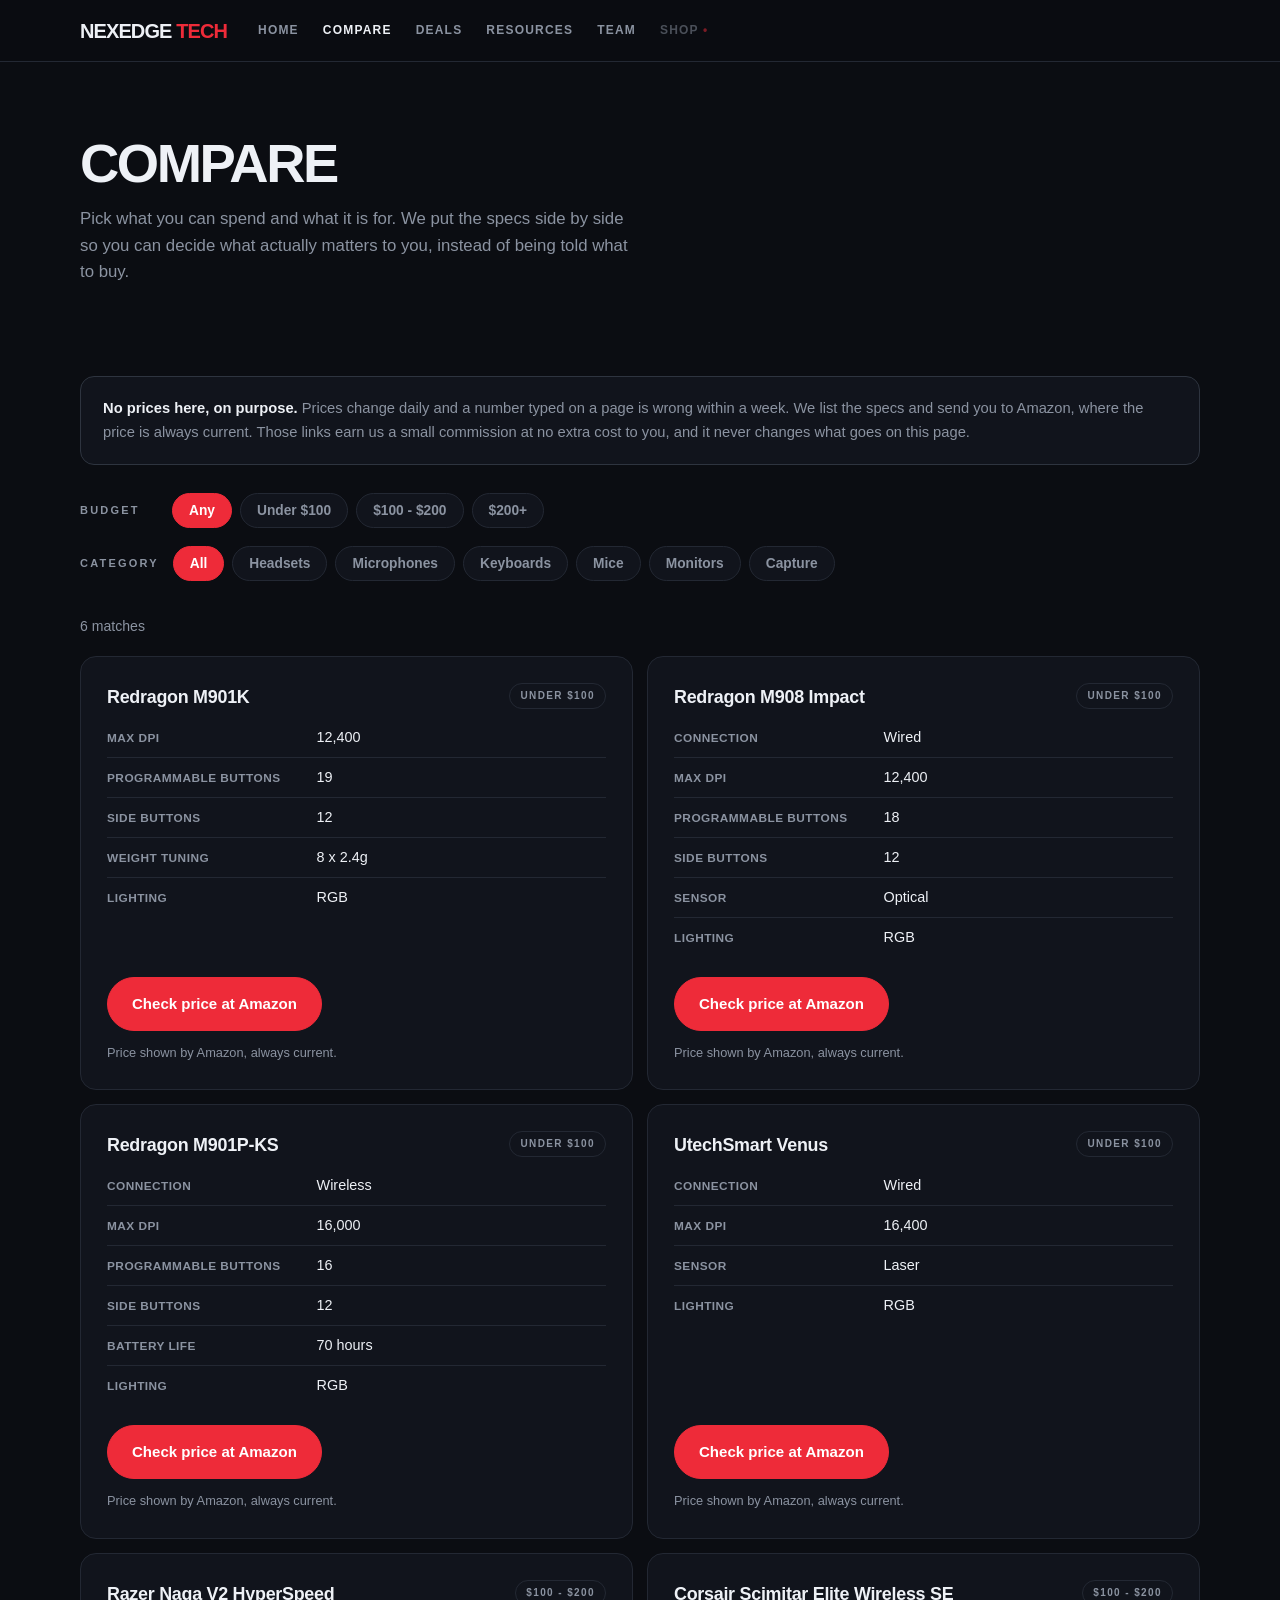
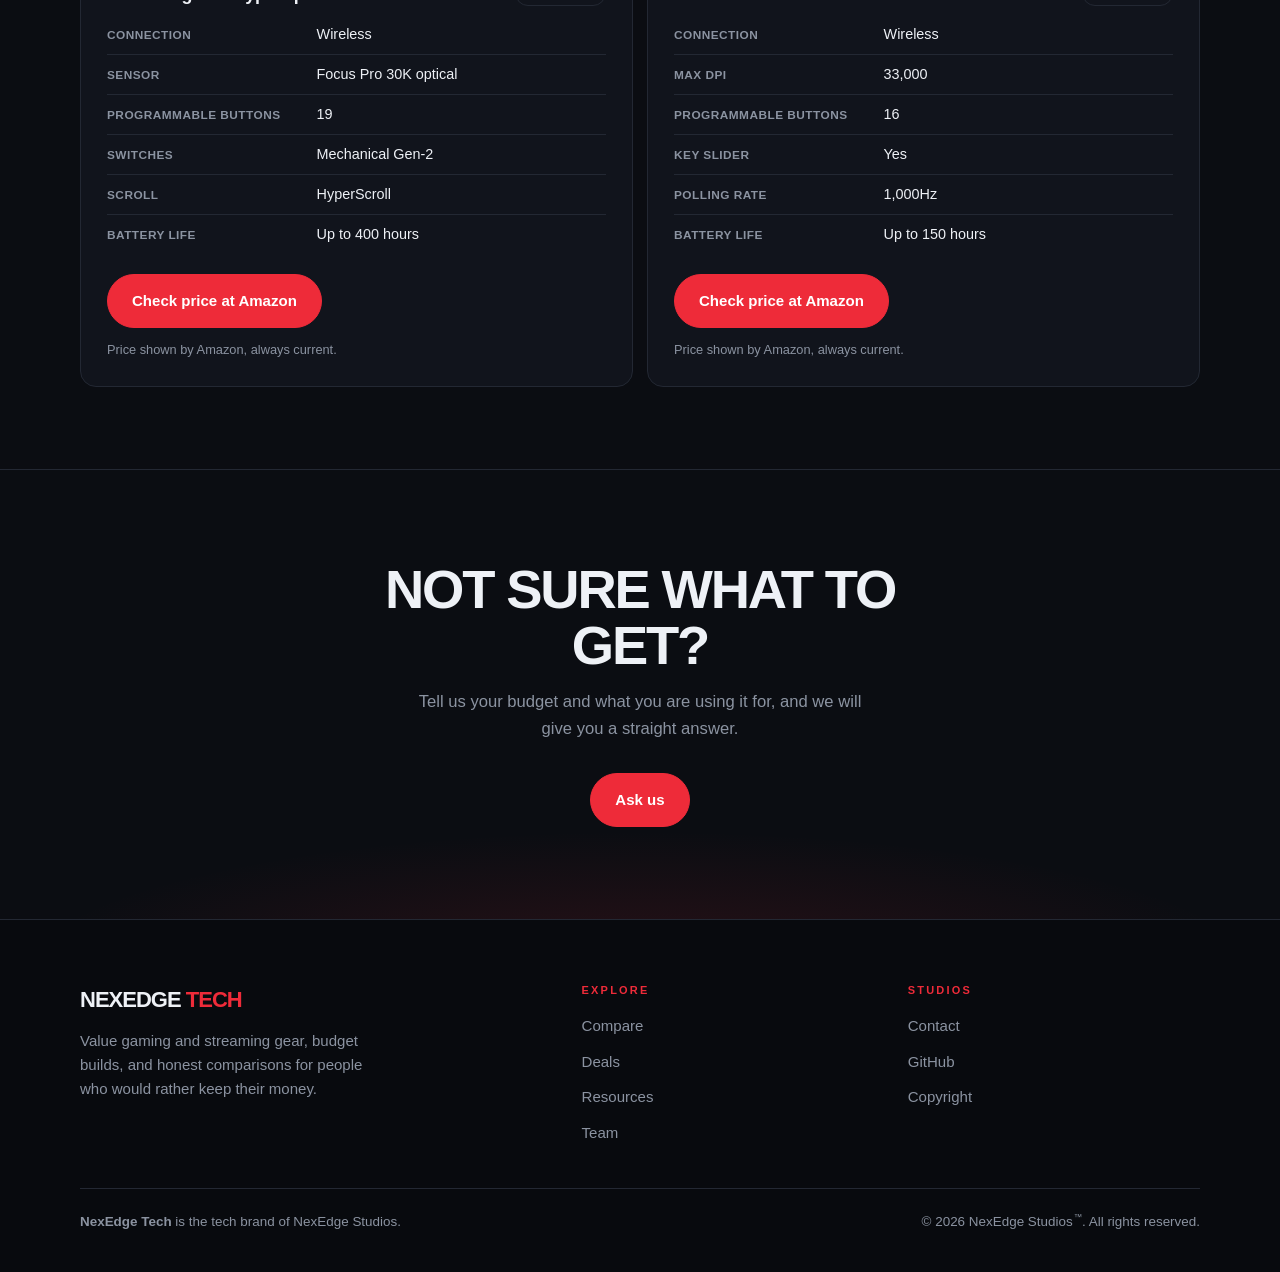
==== compare/index.html @ 09e6975c "Populate mice comparison with six MMO mice; reword page for specs-only, no verdicts" ====
﻿<!doctype html>
<html lang="en">
<head>
<meta charset="utf-8">
<meta name="viewport" content="width=device-width, initial-scale=1">
<title>Compare | NexEdge Studios</title>
<meta name="description" content="Compare gaming and streaming gear by specs and budget, with an honest verdict on each.">
<meta name="theme-color" content="#0b0d12">
<link rel="stylesheet" href="/assets/site.css">
</head>
<body>

<nav class="top">
  <div class="nav-in">
    <button class="burger" id="burger" aria-label="Open menu" aria-expanded="false" aria-controls="panel">
      <i></i><i></i><i></i>
    </button>
    <a class="word" href="/">NEXEDGE<b> TECH</b></a>
    <div class="tabs">
      <a href="/">Home</a>
      <a class="on" href="/compare/">Compare</a>
      <a href="/deals/">Deals</a>
      <a href="/resources/">Resources</a>
      <a href="/team/">Team</a>
      <a href="/shop/" class="soon">Shop</a>
    </div>
  </div>
</nav>

<div class="scrim" id="scrim" hidden></div>

<aside class="panel" id="panel" aria-hidden="true" aria-label="Menu">
  <div class="panel-top">
    <span class="word">NEXEDGE<b> TECH</b></span>
    <button class="panel-close" id="panelClose" aria-label="Close menu">&times;</button>
  </div>
  <a class="pl" href="/">Home</a>
  <a class="pl" href="/compare/">Compare<small>Match the gear to your budget</small></a>
  <a class="pl" href="/deals/">Deals<small>What is actually worth buying</small></a>
  <a class="pl" href="/resources/">Resources<small>Free tools we built and gave away</small></a>
  <a class="pl" href="/team/">Team<small>Who we are</small></a>
  <a class="pl" href="/shop/">Shop <span class="pdot">&bull;</span><small>Coming soon</small></a>
  <div class="panel-foot">
    <a class="btn solid" href="mailto:contact@nexedgestudios.com">contact@nexedgestudios.com</a>
    <p>No sign-up. No email required.</p>
    <div class="panel-mini">
      <a href="/copyright/">Copyright</a>
      <a href="https://github.com/nexedgestudios">GitHub</a>
    </div>
  </div>
</aside>

<div class="wrap">
  <header class="phead">
    <h1>Compare</h1>
    <p>
      Pick what you can spend and what it is for. We put the specs side by side
      so you can decide what actually matters to you, instead of being told
      what to buy.
    </p>
  </header>

  <section>
    <div class="disclosure">
      <p>
        <b>No prices here, on purpose.</b> Prices change daily and a number
        typed on a page is wrong within a week. We list the specs and send you
        to Amazon, where the price is always current. Those links earn us a
        small commission at no extra cost to you, and it never changes what
        goes on this page.
      </p>
    </div>

    <div class="filters" id="filters" hidden>
      <div class="frow">
        <span class="flabel">Budget</span>
        <div id="budgetChips" class="frow"></div>
      </div>
      <div class="frow">
        <span class="flabel">Category</span>
        <div id="catChips" class="frow"></div>
      </div>
    </div>

    <p class="count" id="count" hidden></p>
    <div class="plist" id="plist"></div>
    <div class="empty" id="empty" hidden></div>
  </section>
</div>

<div class="final">
  <div class="wrap">
    <h2>Not sure what to get?</h2>
    <p>
      Tell us your budget and what you are using it for, and we will give you a
      straight answer.
    </p>
    <div class="cta-row">
      <a class="btn solid mag" href="mailto:contact@nexedgestudios.com">Ask us</a>
    </div>
  </div>
</div>

<footer>
  <div class="wrap">
    <div class="fgrid">
      <div class="fbrand">
        <a class="word" href="/">NEXEDGE<b> TECH</b></a>
        <p>
          Value gaming and streaming gear, budget builds, and honest
          comparisons for people who would rather keep their money.
        </p>
      </div>
      <div>
        <h4>Explore</h4>
        <ul>
          <li><a href="/compare/">Compare</a></li>
          <li><a href="/deals/">Deals</a></li>
          <li><a href="/resources/">Resources</a></li>
          <li><a href="/team/">Team</a></li>
        </ul>
      </div>
      <div>
        <h4>Studios</h4>
        <ul>
          <li><a href="mailto:contact@nexedgestudios.com">Contact</a></li>
          <li><a href="https://github.com/nexedgestudios">GitHub</a></li>
          <li><a href="/copyright/">Copyright</a></li>
        </ul>
      </div>
    </div>
    <div class="fbot">
      <p style="margin:0"><strong>NexEdge Tech</strong> is the tech brand of NexEdge Studios.</p>
      <p style="margin:0">
        <a href="/copyright/" class="copy-link">
          &copy; <span class="yr">2026</span> NexEdge Studios<span class="tm">&trade;</span>.
          All rights reserved.
        </a>
      </p>
    </div>
  </div>
</footer>

<script src="/assets/site.js"></script>
<script>
/* ---------------------------------------------------------------
   Comparison tool. Everything comes from compare.json - to add a
   product you edit that file only, never this page.
   Deliberately shows NO prices: Amazon requires displayed prices to
   be refreshed within 24h, and a typed number is stale in days.
   --------------------------------------------------------------- */
(function(){
  'use strict';
  var listEl   = document.getElementById('plist');
  var emptyEl  = document.getElementById('empty');
  var countEl  = document.getElementById('count');
  var filters  = document.getElementById('filters');
  var data = null;
  var sel = { budget:'all', category:'all' };

  function say(html){ emptyEl.hidden = false; emptyEl.innerHTML = html; }

  fetch('compare.json', {cache:'no-cache'})
    .then(function(r){ if(!r.ok) throw new Error(r.status); return r.json(); })
    .then(function(json){
      data = json;
      if(!data.products || !data.products.length){
        say('<b>No comparisons published yet.</b> We would rather show you ' +
            'nothing than pad this out with gear we have not actually used. ' +
            'The first ones are being written up now.');
        return;
      }
      buildChips();
      filters.hidden = false;
      render();
    })
    .catch(function(){
      say('<b>Could not load the comparisons.</b> Try refreshing. If it keeps ' +
          'happening, email contact@nexedgestudios.com and we will fix it.');
    });

  function chip(label, group, value){
    var b = document.createElement('button');
    b.className = 'chip';
    b.type = 'button';
    b.textContent = label;
    b.setAttribute('aria-pressed', String(sel[group] === value));
    b.addEventListener('click', function(){
      sel[group] = value;
      [].slice.call(document.querySelectorAll('#' + (group === 'budget' ? 'budgetChips' : 'catChips') + ' .chip'))
        .forEach(function(c){ c.setAttribute('aria-pressed','false'); });
      b.setAttribute('aria-pressed','true');
      render();
    });
    return b;
  }

  function buildChips(){
    var bWrap = document.getElementById('budgetChips');
    var cWrap = document.getElementById('catChips');
    bWrap.appendChild(chip('Any', 'budget', 'all'));
    (data.budgets || []).forEach(function(b){ bWrap.appendChild(chip(b.label, 'budget', b.id)); });
    cWrap.appendChild(chip('All', 'category', 'all'));
    (data.categories || []).forEach(function(c){ cWrap.appendChild(chip(c.label, 'category', c.id)); });
  }

  function labelFor(list, id){
    var hit = (list || []).filter(function(x){ return x.id === id; })[0];
    return hit ? hit.label : id;
  }

  function render(){
    var items = data.products.filter(function(p){
      return (sel.budget === 'all' || p.budget === sel.budget) &&
             (sel.category === 'all' || p.category === sel.category);
    });

    listEl.innerHTML = '';
    emptyEl.hidden = true;
    countEl.hidden = false;
    countEl.textContent = items.length + (items.length === 1 ? ' match' : ' matches');

    if(!items.length){
      countEl.hidden = true;
      say('<b>Nothing in that combination yet.</b> Try a wider budget, or ' +
          'email us and we will look into it for you.');
      return;
    }

    items.forEach(function(p){
      var card = document.createElement('article');
      card.className = 'prod' + (p.pick ? ' pick' : '');

      var top = document.createElement('div');
      top.className = 'prod-top';
      var h = document.createElement('div');
      var h3 = document.createElement('h3');
      h3.textContent = p.name;
      h.appendChild(h3);
      var band = document.createElement('span');
      band.className = 'band';
      band.textContent = p.pick ? 'Our pick' : labelFor(data.budgets, p.budget);
      top.appendChild(h); top.appendChild(band);
      card.appendChild(top);

      if(p.verdict){
        var v = document.createElement('p');
        v.className = 'verdict';
        v.textContent = p.verdict;
        card.appendChild(v);
      }

      if(p.specs){
        var t = document.createElement('table');
        t.className = 'specs';
        Object.keys(p.specs).forEach(function(k){
          var tr = document.createElement('tr');
          var th = document.createElement('th'); th.textContent = k;
          var td = document.createElement('td'); td.textContent = p.specs[k];
          tr.appendChild(th); tr.appendChild(td); t.appendChild(tr);
        });
        card.appendChild(t);
      }

      /* Buy button only renders when a real Associates tag is set, so we
         never ship links that earn nothing or point nowhere. */
      if(data.affiliateTag && p.asin){
        var a = document.createElement('a');
        a.className = 'btn solid';
        a.href = 'https://www.amazon.com/dp/' + encodeURIComponent(p.asin) +
                 '?tag=' + encodeURIComponent(data.affiliateTag);
        a.rel = 'sponsored nofollow noopener';
        a.target = '_blank';
        a.textContent = 'Check price at Amazon';
        card.appendChild(a);
        var np = document.createElement('p');
        np.className = 'noprice';
        np.textContent = 'Price shown by Amazon, always current.';
        card.appendChild(np);
      }

      listEl.appendChild(card);
    });
  }
})();
</script>
</body>
</html>
---- assets/site.css ----
/* ====================================================================
   NexEdge Studios - shared stylesheet
   One file for every page so styling cannot drift between them.
   No webfonts, no frameworks, no external requests of any kind.
   ==================================================================== */
:root{
  --bg:#0b0d12;            /* near black, faint cool cast */
  --bg-2:#10131a;
  --bg-3:#080a0e;
  --card:rgba(19,23,31,.82);
  --line:#232833;
  --line-2:#2e343f;
  --fg:#eef1f6;
  --muted:#8b93a1;
  --accent:#ee2b39;        /* NexEdge red */
  --accent-soft:rgba(238,43,57,.14);
  --accent-ink:#ffffff;
  --max:1180px;
  --gutter:30px;
}
*{box-sizing:border-box}
html{-webkit-text-size-adjust:100%;scroll-behavior:smooth}
@media(prefers-reduced-motion:reduce){ html{scroll-behavior:auto} }
body{
  margin:0;background:var(--bg);color:var(--fg);
  font:16px/1.6 -apple-system,BlinkMacSystemFont,"Segoe UI",Roboto,Helvetica,Arial,sans-serif;
  -webkit-font-smoothing:antialiased;overflow-x:hidden;
}
.wrap{max-width:var(--max);margin:0 auto;padding:0 var(--gutter)}
.narrow{max-width:860px}
a{color:inherit}

/* ---------- reveal on scroll ---------- */
.reveal{opacity:0;transform:translateY(26px);
  transition:opacity .7s cubic-bezier(.22,1,.36,1),transform .7s cubic-bezier(.22,1,.36,1)}
.reveal.in{opacity:1;transform:none}
@media(prefers-reduced-motion:reduce){ .reveal{opacity:1;transform:none;transition:none} }

/* ---------- nav ---------- */
nav.top{position:sticky;top:0;z-index:60;
  background:rgba(11,13,18,.86);backdrop-filter:blur(12px);
  border-bottom:1px solid var(--line)}
.nav-in{max-width:var(--max);margin:0 auto;padding:13px var(--gutter);
  display:flex;align-items:center;gap:16px}
.word{font-weight:900;letter-spacing:-.045em;font-size:20px;
  text-decoration:none;white-space:nowrap;margin-right:4px}
.word b{color:var(--accent)}
/* On mobile the wordmark centres itself regardless of the burger's width.
   Absolute centring beats flex here - it stays dead centre even though the
   burger sits on the left and there is nothing on the right. */
@media(max-width:880px){
  .nav-in{position:relative;min-height:40px}
  nav.top .word{position:absolute;left:50%;transform:translateX(-50%);margin:0}
}
.tabs{display:flex;gap:2px;align-items:center;flex:1}
.tabs a{color:var(--muted);text-decoration:none;font-size:12px;
  letter-spacing:.1em;text-transform:uppercase;font-weight:700;
  padding:8px 11px;border-radius:8px;white-space:nowrap;transition:color .2s,background .2s}
.tabs a:hover{color:var(--fg);background:#171b23}
.tabs a.on{color:var(--fg)}
.tabs a.soon{opacity:.5}
.tabs a.soon:after{content:" \2022";color:var(--accent)}
@media(max-width:880px){ .word{font-size:18px} .tabs{display:none} }

/* ---------- burger + left slide-out panel ---------- */
.burger{margin-left:-10px;margin-right:4px;display:inline-flex;flex-direction:column;
  justify-content:center;gap:5px;width:44px;height:40px;padding:0 10px;
  background:none;border:0;cursor:pointer;z-index:80;flex:none}
/* Desktop keeps the inline tabs, so the burger and slide-out are mobile only.
   The 880px breakpoint below is where .tabs hides - these two must stay in sync. */
@media(min-width:881px){ .burger{display:none} }
.burger i{display:block;height:2px;background:var(--fg);border-radius:2px;
  transition:transform .35s cubic-bezier(.4,0,.2,1),opacity .25s}
.burger i:nth-child(1){width:100%}
.burger i:nth-child(2){width:70%;align-self:flex-end}
.burger i:nth-child(3){width:85%;align-self:flex-end}
body.panel-open .burger i:nth-child(1){transform:translateY(7px) rotate(45deg);width:100%}
body.panel-open .burger i:nth-child(2){opacity:0}
body.panel-open .burger i:nth-child(3){transform:translateY(-7px) rotate(-45deg);width:100%}

.scrim{position:fixed;inset:0;background:rgba(4,5,8,.62);backdrop-filter:blur(2px);
  opacity:0;visibility:hidden;z-index:70;
  transition:opacity 400ms cubic-bezier(.4,0,.2,1),visibility 400ms}
body.panel-open .scrim{opacity:1;visibility:visible}

.panel{position:fixed;top:0;left:0;height:100dvh;width:100%;max-width:600px;
  background:var(--bg-2);border-right:1px solid var(--line);z-index:75;
  transform:translateX(-100%);
  transition:transform 600ms cubic-bezier(.4,0,.2,1);
  display:flex;flex-direction:column;
  padding:0 calc(6vw + 20px);overflow-y:auto;overscroll-behavior:contain;
  scrollbar-width:thin;scrollbar-color:var(--line-2) transparent}
.panel::-webkit-scrollbar{width:6px}
.panel::-webkit-scrollbar-thumb{background:var(--line-2);border-radius:6px}
body.panel-open .panel{transform:translateX(0)}
@media(prefers-reduced-motion:reduce){ .panel,.scrim{transition:none} }
.panel-top{display:flex;align-items:center;justify-content:space-between;
  padding:22px 0 10px;margin-bottom:10px}
.panel-close{background:none;border:0;color:var(--muted);cursor:pointer;
  font-size:26px;line-height:1;padding:6px 10px;border-radius:8px}
.panel-close:hover{color:var(--fg);background:#191d26}
.panel a.pl{display:block;text-decoration:none;color:var(--fg);
  font-weight:800;letter-spacing:-.02em;font-size:clamp(1.4rem,4.4vw,1.95rem);
  padding:26px 0;border-bottom:1px solid var(--line);
  transition:color .2s,padding-left .3s cubic-bezier(.4,0,.2,1)}
.panel a.pl:hover{color:var(--accent);padding-left:10px}
.panel a.pl small{display:block;font-size:.7rem;letter-spacing:.16em;
  text-transform:uppercase;color:var(--muted);font-weight:700;margin-top:7px}
.panel a.pl .pdot{color:var(--accent);font-size:1rem;vertical-align:middle}
.panel-foot{margin-top:auto;padding:26px 0 40px}
.panel-foot .btn{width:100%;justify-content:center}
.panel-foot p{margin:13px 0 0;color:var(--muted);font-size:.82rem;text-align:center}
.panel-mini{display:flex;gap:16px;justify-content:center;margin-top:18px}
.panel-mini a{color:var(--muted);text-decoration:none;font-size:.78rem;
  letter-spacing:.1em;text-transform:uppercase;font-weight:700}
.panel-mini a:hover{color:var(--fg)}

/* ---------- hero ---------- */
header.hero{padding:100px 0 78px;position:relative}
header.hero:before{content:"";position:absolute;inset:-45% -20% auto -20%;height:560px;
  background:radial-gradient(56% 56% at 46% 40%, var(--accent-soft), transparent 70%);
  pointer-events:none}
.status{display:inline-flex;align-items:center;gap:11px;margin-bottom:24px}
.dot{width:8px;height:8px;border-radius:50%;background:var(--accent);animation:pulse 2.4s infinite}
@keyframes pulse{
  0%{box-shadow:0 0 0 0 rgba(238,43,57,.6)}
  70%{box-shadow:0 0 0 11px rgba(238,43,57,0)}
  100%{box-shadow:0 0 0 0 rgba(238,43,57,0)}
}
@media(prefers-reduced-motion:reduce){ .dot{animation:none} }
.status span{font-size:11px;letter-spacing:.22em;text-transform:uppercase;
  color:var(--muted);font-weight:700}
h1{margin:0 0 26px;font-weight:900;letter-spacing:-.045em;
  font-size:clamp(2.7rem,8.8vw,5.8rem);line-height:1.02;text-transform:uppercase}
/* hand-drawn ring: dash length measured in JS so it always closes;
   small left overhang so the first letter is never clipped */
.ring{position:relative;display:inline-block;white-space:nowrap}
.ring svg{position:absolute;left:-5%;top:-36%;width:114%;height:178%;
  overflow:visible;pointer-events:none}
.ring svg path{fill:none;stroke:var(--accent);stroke-width:7;
  stroke-linecap:round;stroke-linejoin:round}
.ring.go svg path{animation:draw 1.25s cubic-bezier(.5,.05,.25,1) forwards}
@keyframes draw{to{stroke-dashoffset:0}}
@media(prefers-reduced-motion:reduce){
  .ring svg path{stroke-dashoffset:0 !important;animation:none !important} }
.lede{font-size:clamp(1.02rem,2.1vw,1.18rem);color:var(--muted);margin:0 0 18px;max-width:54ch}
.lede strong{color:var(--fg);font-weight:700}
.flip{font-size:clamp(1.04rem,2.2vw,1.26rem);font-weight:700;color:var(--fg);
  margin:0 0 32px;max-width:54ch}
.flip em{color:var(--accent);font-style:normal}

/* ---------- buttons ---------- */
.cta-row{display:flex;flex-wrap:wrap;gap:12px}
.btn{display:inline-flex;align-items:center;gap:9px;
  padding:14px 24px;border-radius:999px;text-decoration:none;
  font-weight:700;font-size:.94rem;border:1px solid var(--line-2);
  color:var(--fg);background:var(--card);
  transition:transform .18s ease-out,border-color .2s,filter .2s}
.btn:hover{border-color:var(--accent)}
.btn.solid{background:var(--accent);color:var(--accent-ink);border-color:var(--accent)}
.btn.solid:hover{filter:brightness(1.1)}
.microcopy{margin:15px 0 0;font-size:.86rem;color:var(--muted)}

/* ---------- sections ---------- */
section{padding:82px 0;scroll-margin-top:72px}
.head{display:flex;align-items:flex-end;justify-content:space-between;
  gap:22px;margin-bottom:32px;flex-wrap:wrap}
.kicker{font-size:11px;letter-spacing:.2em;text-transform:uppercase;
  color:var(--muted);font-weight:700;margin:0 0 10px}
.h2{margin:0;font-weight:900;letter-spacing:-.035em;line-height:1.05;
  font-size:clamp(1.7rem,4.4vw,2.6rem)}
.sub{margin:12px 0 0;color:var(--muted);max-width:58ch}
.note{font-size:.85rem;color:var(--muted);margin:0}

/* ---------- bento ---------- */
.bento{display:grid;grid-template-columns:repeat(12,1fr);gap:14px}
.cell{grid-column:span 12;background:var(--card);border:1px solid var(--line);
  border-radius:16px;padding:30px;position:relative;
  transition:border-color .3s,box-shadow .3s}
.cell:hover{border-color:var(--accent);box-shadow:0 0 34px rgba(238,43,57,.13)}
@media(min-width:840px){
  .cell.w8{grid-column:span 8}
  .cell.w4{grid-column:span 4}
  .cell.w6{grid-column:span 6}
}
.ic{width:52px;height:52px;border-radius:12px;display:flex;align-items:center;
  justify-content:center;border:1px solid var(--accent);color:var(--accent);
  margin-bottom:20px;transition:background .35s,color .35s}
.cell:hover .ic{background:var(--accent);color:var(--accent-ink)}
.ic svg{width:24px;height:24px;fill:none;stroke:currentColor;stroke-width:2;
  stroke-linecap:round;stroke-linejoin:round}
.cell h3{margin:0 0 10px;font-size:1.22rem;letter-spacing:-.02em}
.cell p{margin:0;color:var(--muted);font-size:.96rem;max-width:48ch}
.ticks{list-style:none;margin:20px 0 0;padding:0;display:grid;gap:10px}
.ticks li{display:flex;align-items:center;gap:10px;font-size:.85rem;
  letter-spacing:.06em;text-transform:uppercase;font-weight:600;color:var(--fg)}
.ticks i{width:6px;height:6px;background:var(--accent);border-radius:2px;flex:none}

/* ---------- cards ---------- */
.grid2{display:grid;gap:14px}
@media(min-width:820px){ .grid2{grid-template-columns:repeat(2,1fr)} }
.card{background:var(--card);border:1px solid var(--line);border-radius:16px;
  padding:28px;position:relative;transition:border-color .3s;
  display:block;text-decoration:none}
.card:hover{border-color:var(--line-2)}
.card h3{margin:0 0 10px;font-size:1.14rem;letter-spacing:-.015em;padding-right:96px}
.card p{margin:0;color:var(--muted);font-size:.95rem}
.tag{position:absolute;top:18px;right:18px;font-size:10px;letter-spacing:.14em;
  text-transform:uppercase;color:var(--muted);border:1px solid var(--line);
  border-radius:999px;padding:4px 10px;font-weight:700}
.card.lead{border-color:rgba(238,43,57,.45)}
.card.lead .tag{color:var(--accent);border-color:rgba(238,43,57,.5)}
.free{color:var(--accent);font-weight:700}
.empty{border:1px dashed var(--line-2);border-radius:16px;padding:32px;
  color:var(--muted);font-size:.96rem}
.empty b{color:var(--fg)}

/* ---------- disclosure ---------- */
.disclosure{background:var(--card);border:1px solid var(--line-2);border-radius:14px;
  padding:20px 22px;margin:0 0 28px}
.disclosure p{margin:0;color:var(--muted);font-size:.92rem}
.disclosure b{color:var(--fg)}

/* ---------- final cta ---------- */
.final{border-top:1px solid var(--line);padding:92px 0;text-align:center;
  position:relative;overflow:hidden}
.final:before{content:"";position:absolute;inset:auto -20% -60% -20%;height:420px;
  background:radial-gradient(50% 50% at 50% 50%, var(--accent-soft), transparent 70%);
  pointer-events:none}
.final h2{margin:0 auto 16px;font-weight:900;letter-spacing:-.04em;line-height:1.02;
  font-size:clamp(1.9rem,5.6vw,3.4rem);text-transform:uppercase;max-width:17ch;position:relative}
.final p{margin:0 auto 30px;color:var(--muted);max-width:48ch;font-size:1.04rem;position:relative}
.final .cta-row{justify-content:center;position:relative}

/* ---------- page header (inner pages) ---------- */
.phead{padding:74px 0 8px}
.phead h1{font-size:clamp(2.1rem,6vw,3.4rem);margin-bottom:14px}
.phead p{margin:0;color:var(--muted);max-width:60ch;font-size:1.05rem}

/* ---------- comparison tool ---------- */
.filters{display:grid;gap:18px;margin-bottom:34px}
.frow{display:flex;flex-wrap:wrap;gap:8px;align-items:center}
.flabel{font-size:11px;letter-spacing:.2em;text-transform:uppercase;
  color:var(--muted);font-weight:700;margin-right:6px;min-width:78px}
.chip{background:var(--card);border:1px solid var(--line);color:var(--muted);
  border-radius:999px;padding:9px 16px;font-size:.86rem;font-weight:700;
  cursor:pointer;transition:border-color .2s,color .2s,background .2s}
.chip:hover{color:var(--fg);border-color:var(--line-2)}
.chip[aria-pressed="true"]{background:var(--accent);border-color:var(--accent);
  color:var(--accent-ink)}
.count{margin:0 0 18px;color:var(--muted);font-size:.88rem}

.plist{display:grid;gap:14px}
@media(min-width:900px){ .plist{grid-template-columns:repeat(2,1fr)} }
.prod{background:var(--card);border:1px solid var(--line);border-radius:16px;
  padding:26px;display:flex;flex-direction:column;transition:border-color .3s}
.prod:hover{border-color:var(--line-2)}
.prod.pick{border-color:rgba(238,43,57,.5)}
.prod-top{display:flex;justify-content:space-between;align-items:flex-start;gap:14px}
.prod h3{margin:0 0 6px;font-size:1.12rem;letter-spacing:-.015em}
.band{font-size:10px;letter-spacing:.14em;text-transform:uppercase;font-weight:700;
  color:var(--muted);border:1px solid var(--line);border-radius:999px;
  padding:4px 10px;white-space:nowrap}
.prod.pick .band{color:var(--accent);border-color:rgba(238,43,57,.5)}
.verdict{margin:10px 0 18px;color:var(--fg);font-size:.98rem;line-height:1.55}
.specs{width:100%;border-collapse:collapse;margin:0 0 20px;font-size:.9rem}
.specs th,.specs td{text-align:left;padding:8px 0;border-bottom:1px solid var(--line);
  vertical-align:top}
.specs th{color:var(--muted);font-weight:600;width:42%;
  letter-spacing:.04em;text-transform:uppercase;font-size:.74rem;padding-top:11px}
.specs td{color:var(--fg)}
.specs tr:last-child th,.specs tr:last-child td{border-bottom:0}
.prod .btn{margin-top:auto;align-self:flex-start}
.noprice{margin:12px 0 0;font-size:.8rem;color:var(--muted)}

/* ---------- team ---------- */
.people{display:grid;gap:16px}
@media(min-width:820px){ .people{grid-template-columns:repeat(2,1fr)} }
.person{background:var(--card);border:1px solid var(--line);border-radius:16px;
  padding:30px;transition:border-color .3s}
.person:hover{border-color:var(--line-2)}
.avatar{width:104px;height:104px;border-radius:50%;overflow:hidden;margin-bottom:20px;
  border:1px solid var(--line-2);background:var(--bg-2);
  display:flex;align-items:center;justify-content:center;position:relative}
.avatar img{width:100%;height:100%;object-fit:cover;display:block}
/* until a real photo is dropped in, show initials instead of a broken image */
.avatar:before{content:attr(data-initials);position:absolute;
  font-weight:900;font-size:1.8rem;letter-spacing:-.03em;color:var(--muted);opacity:0}
.avatar.noimg:before{opacity:1}
.person h3{margin:0 0 4px;font-size:1.24rem;letter-spacing:-.02em}
.person .role{margin:0 0 14px;font-size:11px;letter-spacing:.18em;text-transform:uppercase;
  color:var(--accent);font-weight:800}
.person p{margin:0 0 12px;color:var(--muted);font-size:.96rem}
.person p:last-child{margin-bottom:0}

/* ---------- footer ---------- */
footer{border-top:1px solid var(--line);background:var(--bg-3)}
.fgrid{display:grid;gap:34px;padding:62px 0 42px}
@media(min-width:820px){ .fgrid{grid-template-columns:1.6fr 1fr 1fr} }
.fbrand .word{font-size:22px;display:inline-block;margin-bottom:12px}
.fbrand p{margin:0;color:var(--muted);font-size:.94rem;max-width:34ch}
footer h4{margin:0 0 14px;font-size:11px;letter-spacing:.2em;text-transform:uppercase;
  color:var(--accent);font-weight:800}
footer ul{list-style:none;margin:0;padding:0;display:grid;gap:10px}
footer ul a{color:var(--muted);text-decoration:none;font-size:.94rem;transition:color .2s}
footer ul a:hover{color:var(--fg)}
.fbot{border-top:1px solid var(--line);padding:22px 0 40px;display:flex;
  justify-content:space-between;gap:16px;flex-wrap:wrap;color:var(--muted);font-size:.84rem}
.tm{font-size:.62em;vertical-align:super;line-height:0;margin-left:1px}
.copy-link{color:var(--muted);text-decoration:none;transition:color .2s}
.copy-link:hover{color:var(--fg)}
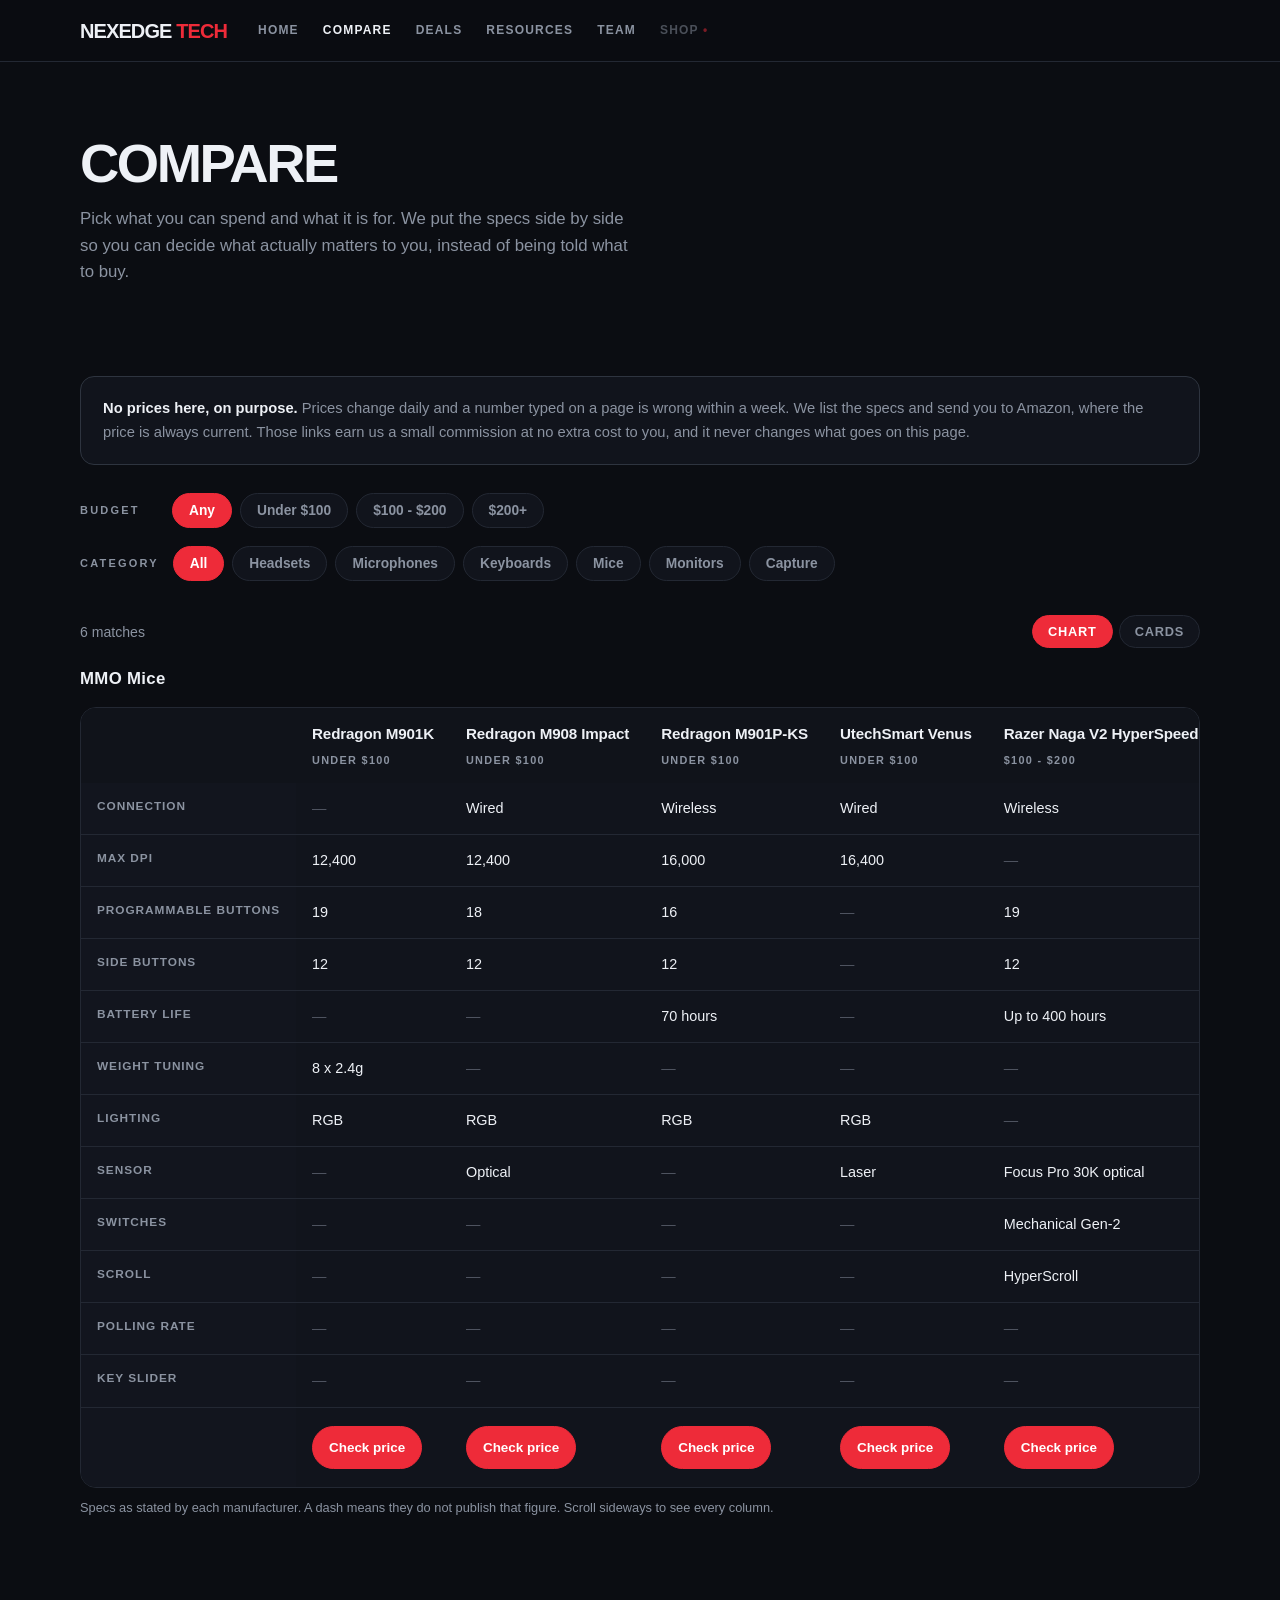
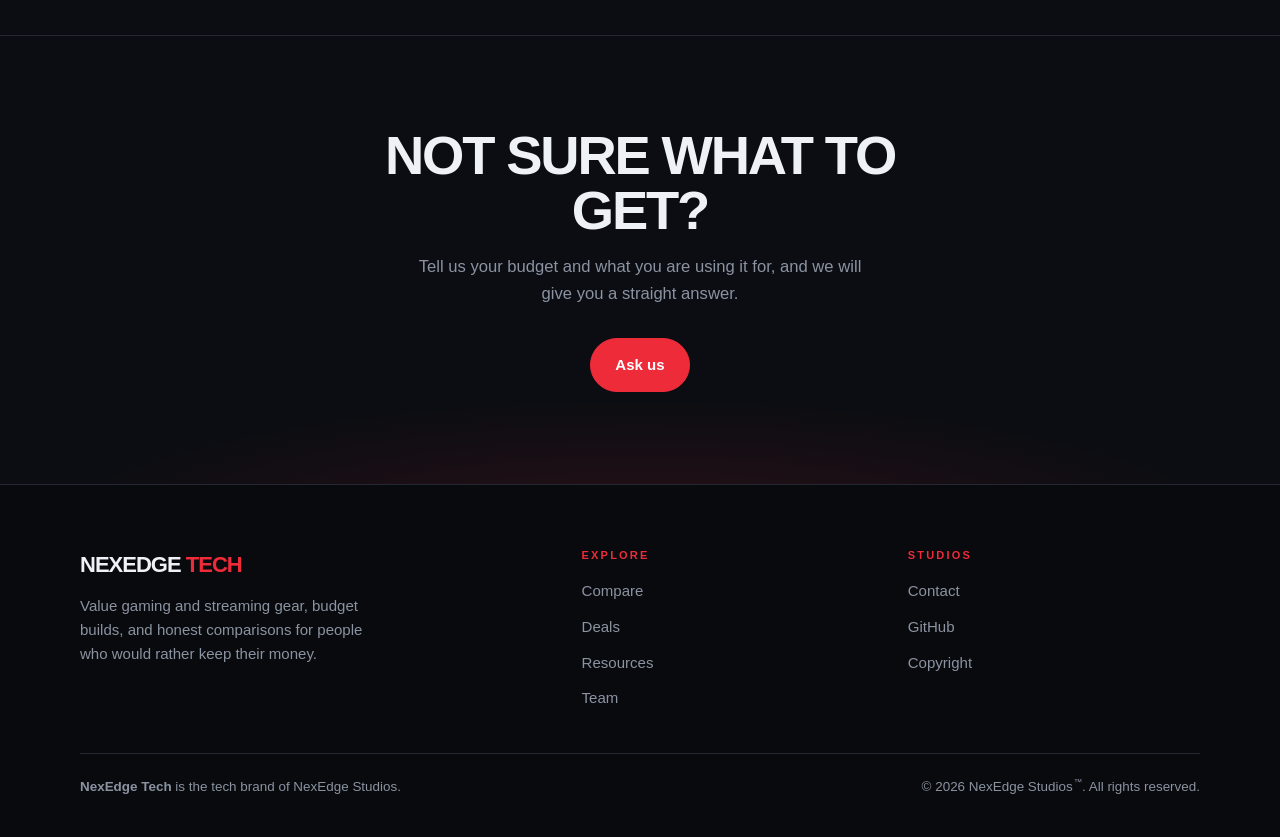
==== commit 427bab6d: "Add MMO Mice comparison chart: grouped side-by-side table with chart/cards toggle" ====
--- a/compare/index.html
+++ b/compare/index.html
@@ -82,8 +82,16 @@
       </div>
     </div>
 
-    <p class="count" id="count" hidden></p>
-    <div class="plist" id="plist"></div>
+    <div class="frow" id="viewRow" hidden style="margin-bottom:18px">
+      <p class="count" id="count" style="margin:0"></p>
+      <div class="view">
+        <button type="button" id="vChart" aria-pressed="true">Chart</button>
+        <button type="button" id="vCards" aria-pressed="false">Cards</button>
+      </div>
+    </div>
+
+    <div id="charts"></div>
+    <div class="plist" id="plist" hidden></div>
     <div class="empty" id="empty" hidden></div>
   </section>
 </div>
@@ -152,11 +160,25 @@
 (function(){
   'use strict';
   var listEl   = document.getElementById('plist');
+  var chartsEl = document.getElementById('charts');
   var emptyEl  = document.getElementById('empty');
   var countEl  = document.getElementById('count');
   var filters  = document.getElementById('filters');
+  var viewRow  = document.getElementById('viewRow');
+  var vChart   = document.getElementById('vChart');
+  var vCards   = document.getElementById('vCards');
   var data = null;
   var sel = { budget:'all', category:'all' };
+  var view = 'chart';
+
+  function setView(v){
+    view = v;
+    vChart.setAttribute('aria-pressed', String(v === 'chart'));
+    vCards.setAttribute('aria-pressed', String(v === 'cards'));
+    render();
+  }
+  vChart.addEventListener('click', function(){ setView('chart'); });
+  vCards.addEventListener('click', function(){ setView('cards'); });
 
   function say(html){ emptyEl.hidden = false; emptyEl.innerHTML = html; }
 
@@ -209,6 +231,111 @@
     return hit ? hit.label : id;
   }
 
+  /* Build one side-by-side chart per group. Spec rows are the UNION of every
+     key across the products in that group, in first-seen order, so a spec one
+     product has and another lacks still gets a row with a dash. */
+  function buildCharts(items){
+    var groups = [];
+    items.forEach(function(p){
+      var g = p.group || 'Comparison';
+      if(groups.indexOf(g) === -1) groups.push(g);
+    });
+
+    groups.forEach(function(g){
+      var inGroup = items.filter(function(p){ return (p.group || 'Comparison') === g; });
+
+      var keys = [];
+      inGroup.forEach(function(p){
+        Object.keys(p.specs || {}).forEach(function(k){
+          if(keys.indexOf(k) === -1) keys.push(k);
+        });
+      });
+
+      var wrap = document.createElement('div');
+      wrap.className = 'chartwrap';
+      var h = document.createElement('h3');
+      h.textContent = g;
+      wrap.appendChild(h);
+
+      var scroll = document.createElement('div');
+      scroll.className = 'chartscroll';
+      var t = document.createElement('table');
+      t.className = 'chart';
+
+      /* header: product names + budget band */
+      var thead = document.createElement('thead');
+      var hr = document.createElement('tr');
+      hr.appendChild(document.createElement('th'));
+      inGroup.forEach(function(p){
+        var th = document.createElement('th');
+        if(p.pick) th.className = 'pickcol';
+        th.appendChild(document.createTextNode(p.name));
+        var b = document.createElement('span');
+        b.className = 'colband';
+        b.textContent = p.pick ? 'Our pick' : labelFor(data.budgets, p.budget);
+        th.appendChild(b);
+        hr.appendChild(th);
+      });
+      thead.appendChild(hr);
+      t.appendChild(thead);
+
+      /* one row per spec */
+      var tb = document.createElement('tbody');
+      keys.forEach(function(k){
+        var tr = document.createElement('tr');
+        var th = document.createElement('th');
+        th.textContent = k;
+        tr.appendChild(th);
+        inGroup.forEach(function(p){
+          var td = document.createElement('td');
+          var v = (p.specs || {})[k];
+          if(v === undefined || v === null || v === ''){
+            td.textContent = '—';
+            td.className = 'blank';
+            td.title = 'Not stated by the manufacturer';
+          } else {
+            td.textContent = v;
+          }
+          tr.appendChild(td);
+        });
+        tb.appendChild(tr);
+      });
+
+      /* buy row, only when a real tag exists */
+      if(data.affiliateTag){
+        var br = document.createElement('tr');
+        br.appendChild(document.createElement('th'));
+        inGroup.forEach(function(p){
+          var td = document.createElement('td');
+          td.className = 'buy';
+          if(p.asin){
+            var a = document.createElement('a');
+            a.className = 'btn solid';
+            a.href = 'https://www.amazon.com/dp/' + encodeURIComponent(p.asin) +
+                     '?tag=' + encodeURIComponent(data.affiliateTag);
+            a.rel = 'sponsored nofollow noopener';
+            a.target = '_blank';
+            a.textContent = 'Check price';
+            td.appendChild(a);
+          }
+          br.appendChild(td);
+        });
+        tb.appendChild(br);
+      }
+
+      t.appendChild(tb);
+      scroll.appendChild(t);
+      wrap.appendChild(scroll);
+
+      var hint = document.createElement('p');
+      hint.className = 'charthint';
+      hint.textContent = 'Specs as stated by each manufacturer. A dash means they do not publish that figure. Scroll sideways to see every column.';
+      wrap.appendChild(hint);
+
+      chartsEl.appendChild(wrap);
+    });
+  }
+
   function render(){
     var items = data.products.filter(function(p){
       return (sel.budget === 'all' || p.budget === sel.budget) &&
@@ -216,16 +343,25 @@
     });
 
     listEl.innerHTML = '';
+    chartsEl.innerHTML = '';
     emptyEl.hidden = true;
-    countEl.hidden = false;
+    viewRow.hidden = false;
     countEl.textContent = items.length + (items.length === 1 ? ' match' : ' matches');
 
     if(!items.length){
-      countEl.hidden = true;
+      viewRow.hidden = true;
+      listEl.hidden = true;
       say('<b>Nothing in that combination yet.</b> Try a wider budget, or ' +
           'email us and we will look into it for you.');
       return;
     }
+
+    if(view === 'chart'){
+      listEl.hidden = true;
+      buildCharts(items);
+      return;
+    }
+    listEl.hidden = false;
 
     items.forEach(function(p){
       var card = document.createElement('article');
--- a/assets/site.css
+++ b/assets/site.css
@@ -273,6 +273,38 @@
 .prod .btn{margin-top:auto;align-self:flex-start}
 .noprice{margin:12px 0 0;font-size:.8rem;color:var(--muted)}
 
+/* ---------- comparison chart ---------- */
+.view{display:flex;gap:6px;margin-left:auto}
+.view button{background:var(--card);border:1px solid var(--line);color:var(--muted);
+  border-radius:999px;padding:8px 15px;font-size:.8rem;font-weight:700;cursor:pointer;
+  letter-spacing:.06em;text-transform:uppercase;transition:all .2s}
+.view button[aria-pressed="true"]{background:var(--accent);border-color:var(--accent);
+  color:var(--accent-ink)}
+.chartwrap{margin:0 0 34px}
+.chartwrap h3{margin:0 0 14px;font-size:1.05rem;letter-spacing:.02em}
+.chartscroll{overflow-x:auto;border:1px solid var(--line);border-radius:16px;
+  background:var(--card);scrollbar-width:thin;scrollbar-color:var(--line-2) transparent}
+.chartscroll::-webkit-scrollbar{height:8px}
+.chartscroll::-webkit-scrollbar-thumb{background:var(--line-2);border-radius:8px}
+table.chart{border-collapse:collapse;width:100%;min-width:760px;font-size:.9rem}
+table.chart th,table.chart td{padding:14px 16px;text-align:left;
+  border-bottom:1px solid var(--line);vertical-align:top}
+table.chart thead th{position:sticky;top:0;background:var(--bg-2);z-index:2;
+  font-size:.95rem;letter-spacing:-.01em;color:var(--fg);white-space:nowrap}
+table.chart tbody th{color:var(--muted);font-weight:600;font-size:.74rem;
+  letter-spacing:.08em;text-transform:uppercase;white-space:nowrap;
+  position:sticky;left:0;background:var(--card);z-index:1;min-width:150px}
+table.chart thead th:first-child{left:0;z-index:3;background:var(--bg-2)}
+table.chart td{color:var(--fg);white-space:nowrap}
+table.chart td.blank{color:var(--muted);opacity:.5}
+table.chart tr:last-child th,table.chart tr:last-child td{border-bottom:0}
+table.chart .colband{display:block;font-size:.68rem;letter-spacing:.12em;
+  text-transform:uppercase;color:var(--muted);font-weight:700;margin-top:5px}
+table.chart .pickcol{color:var(--accent)}
+table.chart .buy{padding-top:18px;padding-bottom:18px}
+table.chart .buy .btn{padding:10px 16px;font-size:.84rem}
+.charthint{margin:10px 0 0;font-size:.8rem;color:var(--muted)}
+
 /* ---------- team ---------- */
 .people{display:grid;gap:16px}
 @media(min-width:820px){ .people{grid-template-columns:repeat(2,1fr)} }
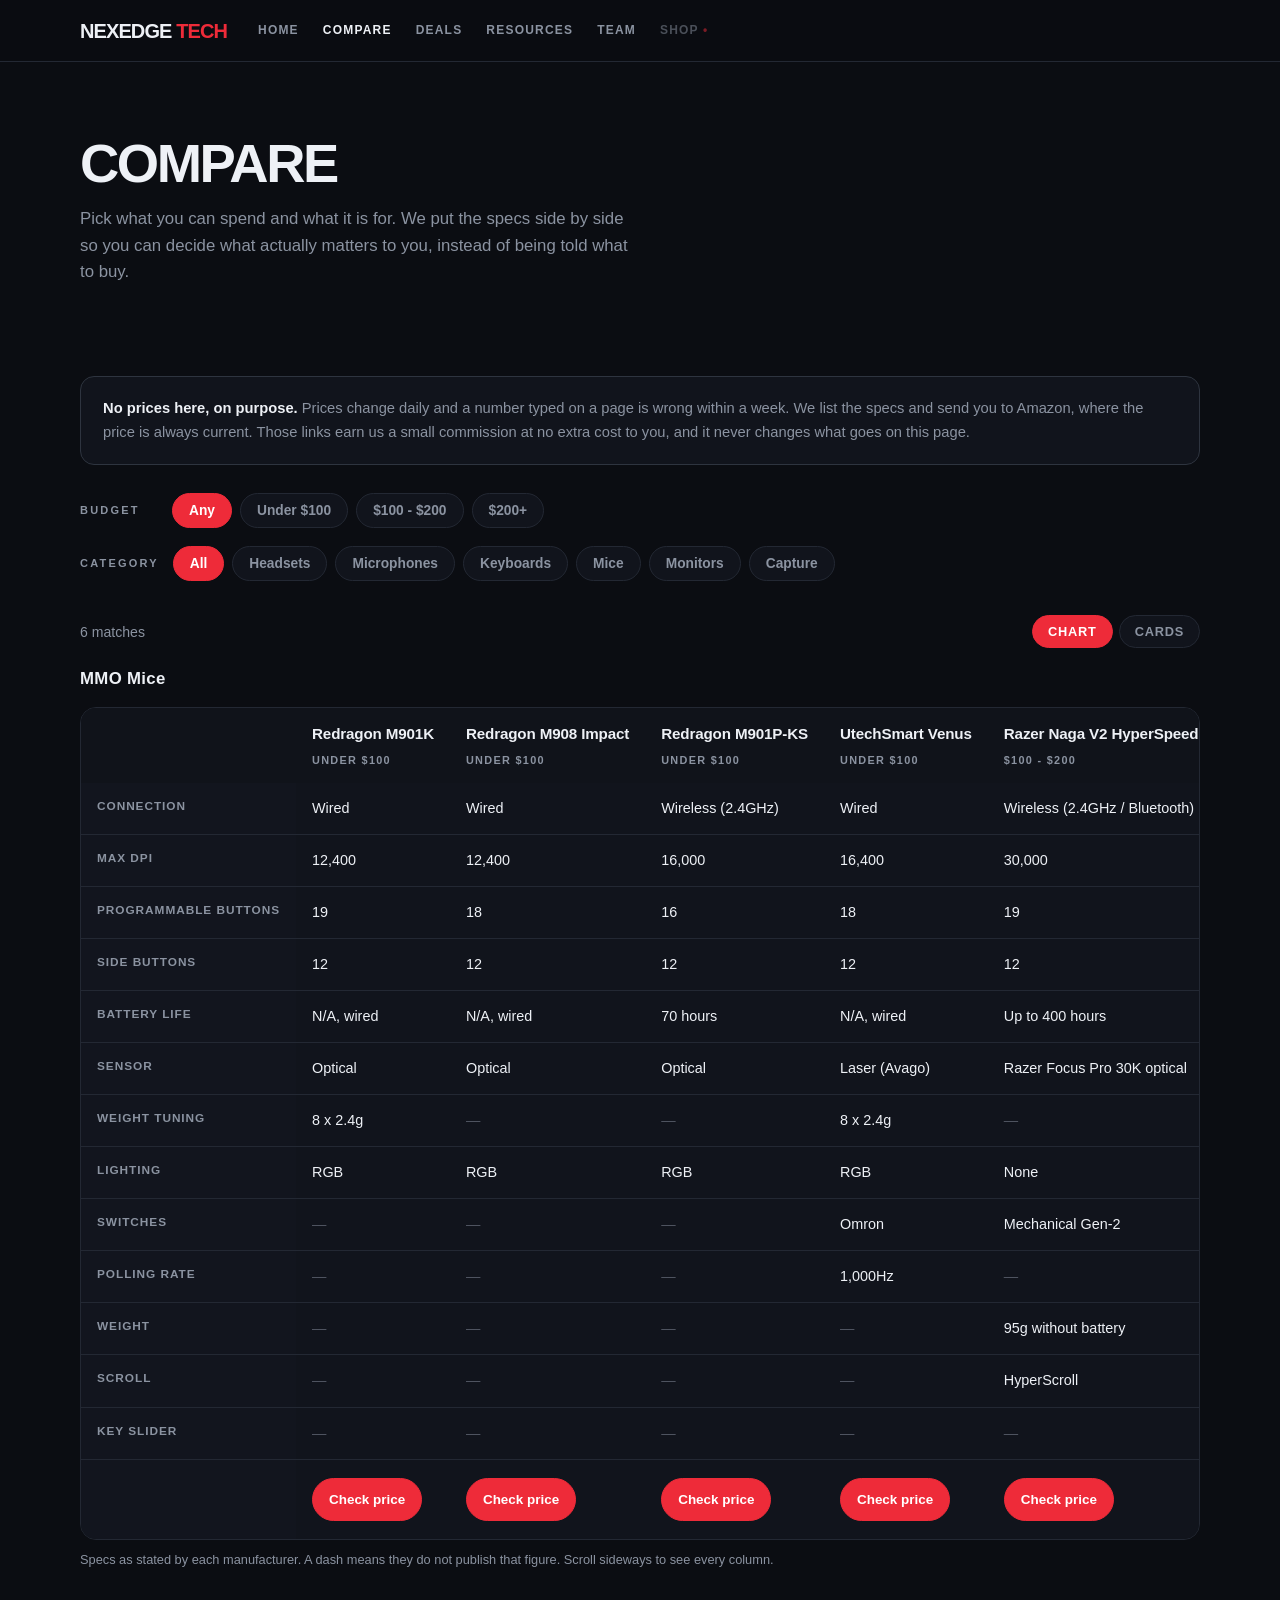
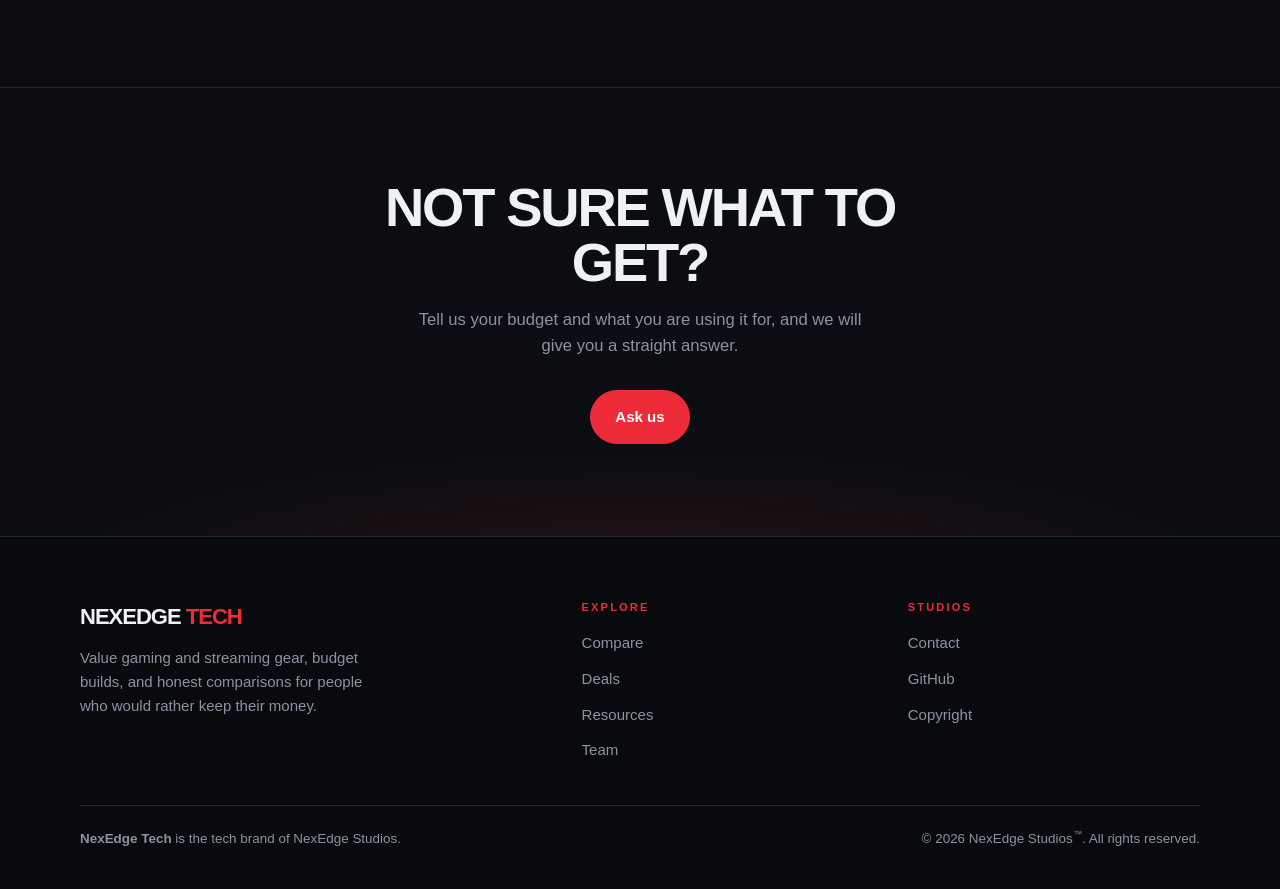
==== commit 587853e4: "Fill in remaining specs from manufacturer sources; add Type filter; WORKING.md" ====
--- a/compare/index.html
+++ b/compare/index.html
@@ -79,6 +79,10 @@
       <div class="frow">
         <span class="flabel">Category</span>
         <div id="catChips" class="frow"></div>
+      </div>
+      <div class="frow" id="typeRow" hidden>
+        <span class="flabel">Type</span>
+        <div id="typeChips" class="frow"></div>
       </div>
     </div>
 
@@ -167,8 +171,10 @@
   var viewRow  = document.getElementById('viewRow');
   var vChart   = document.getElementById('vChart');
   var vCards   = document.getElementById('vCards');
+  var typeRow   = document.getElementById('typeRow');
+  var typeChips = document.getElementById('typeChips');
   var data = null;
-  var sel = { budget:'all', category:'all' };
+  var sel = { budget:'all', category:'all', type:'all' };
   var view = 'chart';
 
   function setView(v){
@@ -201,6 +207,8 @@
           'happening, email contact@nexedgestudios.com and we will fix it.');
     });
 
+  var WRAP_FOR = { budget:'budgetChips', category:'catChips', type:'typeChips' };
+
   function chip(label, group, value){
     var b = document.createElement('button');
     b.className = 'chip';
@@ -209,12 +217,26 @@
     b.setAttribute('aria-pressed', String(sel[group] === value));
     b.addEventListener('click', function(){
       sel[group] = value;
-      [].slice.call(document.querySelectorAll('#' + (group === 'budget' ? 'budgetChips' : 'catChips') + ' .chip'))
+      /* changing category invalidates whatever type was picked */
+      if(group === 'category'){ sel.type = 'all'; buildTypeChips(); }
+      [].slice.call(document.querySelectorAll('#' + WRAP_FOR[group] + ' .chip'))
         .forEach(function(c){ c.setAttribute('aria-pressed','false'); });
       b.setAttribute('aria-pressed','true');
       render();
     });
     return b;
+  }
+
+  /* The Type row only exists once a category is chosen, and only lists the
+     types that belong to that category. */
+  function buildTypeChips(){
+    typeChips.innerHTML = '';
+    if(sel.category === 'all'){ typeRow.hidden = true; return; }
+    var types = (data.types || []).filter(function(t){ return t.category === sel.category; });
+    if(!types.length){ typeRow.hidden = true; return; }
+    typeRow.hidden = false;
+    typeChips.appendChild(chip('All', 'type', 'all'));
+    types.forEach(function(t){ typeChips.appendChild(chip(t.label, 'type', t.id)); });
   }
 
   function buildChips(){
@@ -224,6 +246,7 @@
     (data.budgets || []).forEach(function(b){ bWrap.appendChild(chip(b.label, 'budget', b.id)); });
     cWrap.appendChild(chip('All', 'category', 'all'));
     (data.categories || []).forEach(function(c){ cWrap.appendChild(chip(c.label, 'category', c.id)); });
+    buildTypeChips();
   }
 
   function labelFor(list, id){
@@ -234,15 +257,20 @@
   /* Build one side-by-side chart per group. Spec rows are the UNION of every
      key across the products in that group, in first-seen order, so a spec one
      product has and another lacks still gets a row with a dash. */
+  function typeLabel(id){
+    var hit = (data.types || []).filter(function(t){ return t.id === id; })[0];
+    return hit ? hit.label : 'Comparison';
+  }
+
   function buildCharts(items){
     var groups = [];
     items.forEach(function(p){
-      var g = p.group || 'Comparison';
+      var g = p.type || 'other';
       if(groups.indexOf(g) === -1) groups.push(g);
     });
 
     groups.forEach(function(g){
-      var inGroup = items.filter(function(p){ return (p.group || 'Comparison') === g; });
+      var inGroup = items.filter(function(p){ return (p.type || 'other') === g; });
 
       var keys = [];
       inGroup.forEach(function(p){
@@ -254,7 +282,7 @@
       var wrap = document.createElement('div');
       wrap.className = 'chartwrap';
       var h = document.createElement('h3');
-      h.textContent = g;
+      h.textContent = typeLabel(g);
       wrap.appendChild(h);
 
       var scroll = document.createElement('div');
@@ -338,8 +366,9 @@
 
   function render(){
     var items = data.products.filter(function(p){
-      return (sel.budget === 'all' || p.budget === sel.budget) &&
-             (sel.category === 'all' || p.category === sel.category);
+      return (sel.budget === 'all'   || p.budget   === sel.budget) &&
+             (sel.category === 'all' || p.category === sel.category) &&
+             (sel.type === 'all'     || p.type     === sel.type);
     });
 
     listEl.innerHTML = '';
--- a/assets/site.css
+++ b/assets/site.css
@@ -19,6 +19,10 @@
   --gutter:30px;
 }
 *{box-sizing:border-box}
+/* Any explicit display (flex/grid) beats the hidden attribute's default
+   display:none, so hidden elements would still show. This makes [hidden]
+   mean hidden, everywhere. */
+[hidden]{display:none !important}
 html{-webkit-text-size-adjust:100%;scroll-behavior:smooth}
 @media(prefers-reduced-motion:reduce){ html{scroll-behavior:auto} }
 body{
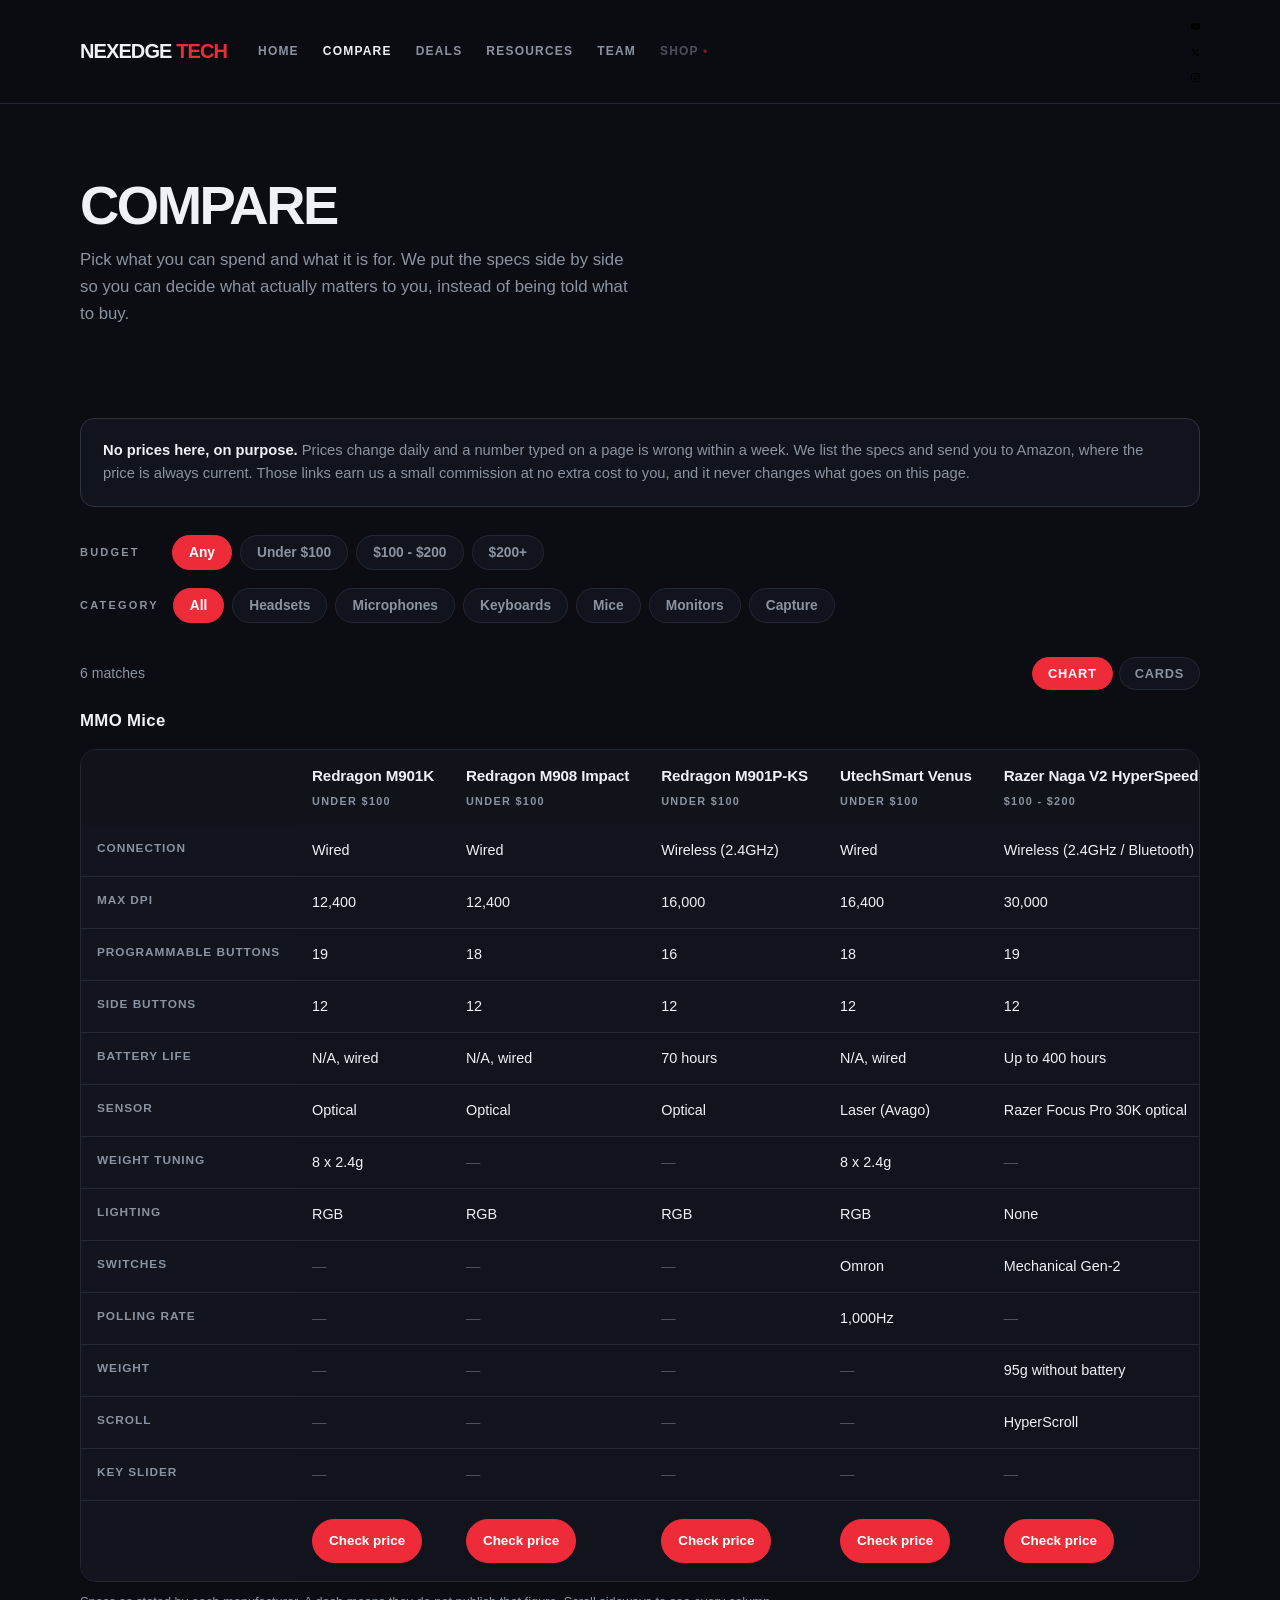
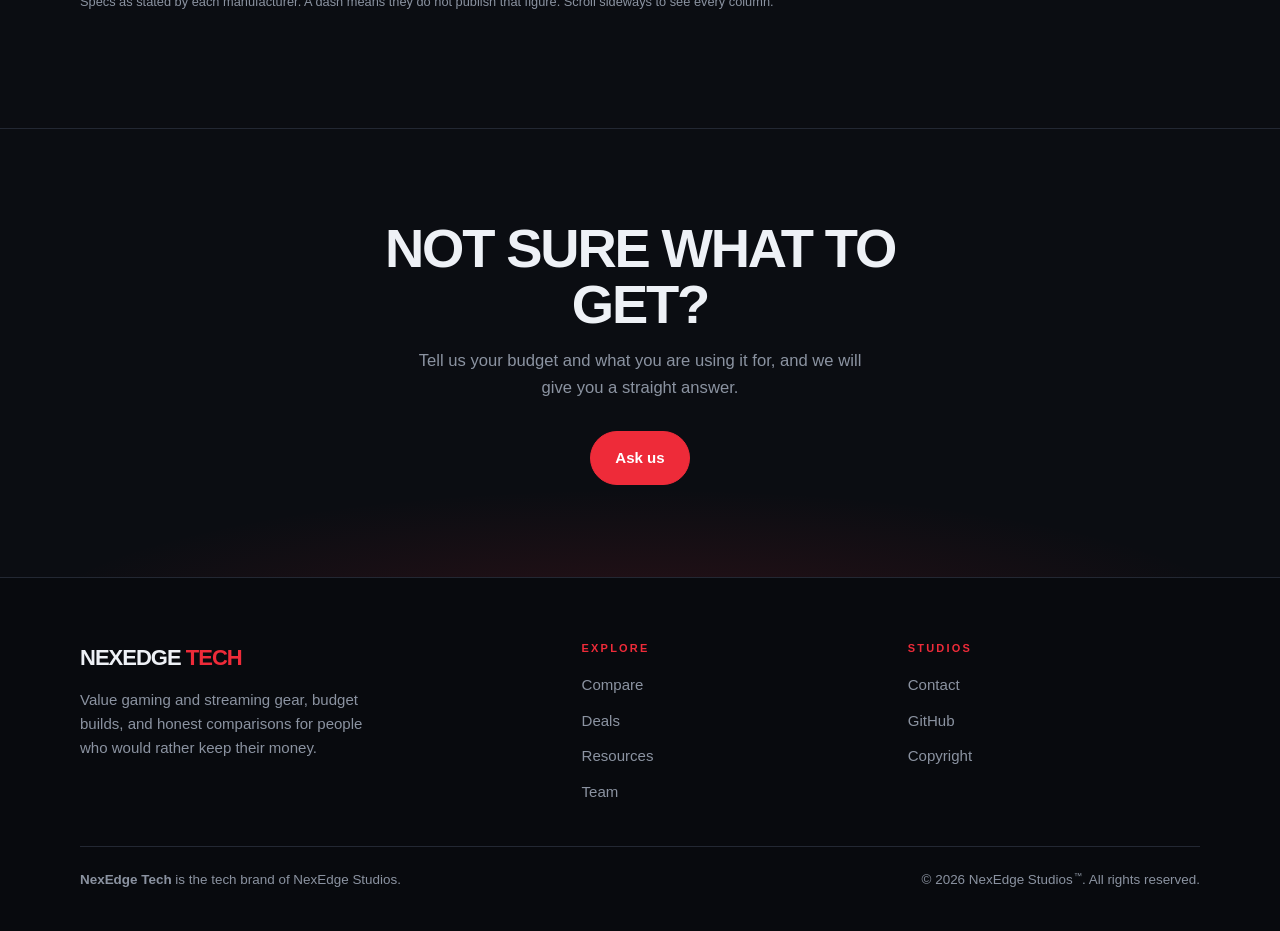
==== commit f92c521d: "Add YouTube, X and Instagram icons to the top right of every page" ====
--- a/compare/index.html
+++ b/compare/index.html
@@ -23,6 +23,17 @@
       <a href="/resources/">Resources</a>
       <a href="/team/">Team</a>
       <a href="/shop/" class="soon">Shop</a>
+    </div>
+    <div class="social">
+      <a href="https://www.youtube.com/@NexEdgeTech" target="_blank" rel="noopener" aria-label="NexEdge Tech on YouTube" title="YouTube">
+        <svg viewBox="0 0 24 24" aria-hidden="true"><path d="M23.498 6.186a3.016 3.016 0 0 0-2.122-2.136C19.505 3.545 12 3.545 12 3.545s-7.505 0-9.377.505A3.017 3.017 0 0 0 .502 6.186C0 8.07 0 12 0 12s0 3.93.502 5.814a3.016 3.016 0 0 0 2.122 2.136c1.871.505 9.376.505 9.376.505s7.505 0 9.377-.505a3.015 3.015 0 0 0 2.122-2.136C24 15.93 24 12 24 12s0-3.93-.502-5.814zM9.545 15.568V8.432L15.818 12l-6.273 3.568z"/></svg>
+      </a>
+      <a href="https://x.com/nexedgestudios" target="_blank" rel="noopener" aria-label="NexEdge Tech on X" title="X">
+        <svg viewBox="0 0 24 24" aria-hidden="true"><path d="M18.244 2.25h3.308l-7.227 8.26 8.502 11.24H16.17l-5.214-6.817L4.99 21.75H1.68l7.73-8.835L1.254 2.25H8.08l4.713 6.231zm-1.161 17.52h1.833L7.084 4.126H5.117z"/></svg>
+      </a>
+      <a href="https://www.instagram.com/nexedgetech" target="_blank" rel="noopener" aria-label="NexEdge Tech on Instagram" title="Instagram">
+        <svg viewBox="0 0 24 24" aria-hidden="true"><path d="M12 2.163c3.204 0 3.584.012 4.85.07 1.166.054 1.791.249 2.212.412a4.835 4.835 0 0 1 1.791 1.166 4.835 4.835 0 0 1 1.166 1.791c.163.421.358 1.046.412 2.212.058 1.266.07 1.646.07 4.85s-.012 3.584-.07 4.85c-.054 1.166-.249 1.791-.412 2.212a4.835 4.835 0 0 1-1.166 1.791 4.835 4.835 0 0 1-1.791 1.166c-.421.163-1.046.358-2.212.412-1.266.058-1.646.07-4.85.07s-3.584-.012-4.85-.07c-1.166-.054-1.791-.249-2.212-.412a4.835 4.835 0 0 1-1.791-1.166 4.835 4.835 0 0 1-1.166-1.791c-.163-.421-.358-1.046-.412-2.212C2.175 15.584 2.163 15.204 2.163 12s.012-3.584.07-4.85c.054-1.166.249-1.791.412-2.212A4.835 4.835 0 0 1 3.811 3.81a4.835 4.835 0 0 1 1.791-1.166c.421-.163 1.046-.358 2.212-.412 1.266-.058 1.646-.07 4.85-.07M12 0C8.741 0 8.333.014 7.053.072 5.775.132 4.905.333 4.14.63c-.789.306-1.459.717-2.126 1.384S.935 3.35.63 4.14C.333 4.905.132 5.775.072 7.053.014 8.333 0 8.741 0 12s.014 3.667.072 4.947c.06 1.277.261 2.148.558 2.913.306.788.717 1.459 1.384 2.126s1.352 1.078 2.141 1.384c.765.297 1.636.498 2.913.558 1.28.058 1.688.072 4.947.072s3.667-.014 4.947-.072c1.277-.06 2.148-.261 2.913-.558a5.33 5.33 0 0 0 2.126-1.384c.667-.667 1.078-1.335 1.384-2.126.297-.765.498-1.636.558-2.913.058-1.28.072-1.688.072-4.947s-.014-3.667-.072-4.947c-.06-1.277-.261-2.148-.558-2.913a5.33 5.33 0 0 0-1.384-2.126A5.33 5.33 0 0 0 19.86.63c-.765-.297-1.636-.498-2.913-.558C15.667.014 15.259 0 12 0m0 5.838a6.162 6.162 0 1 0 0 12.324 6.162 6.162 0 0 0 0-12.324M12 16a4 4 0 1 1 0-8 4 4 0 0 1 0 8m6.406-11.845a1.44 1.44 0 1 0 0 2.88 1.44 1.44 0 0 0 0-2.88"/></svg>
+      </a>
     </div>
   </div>
 </nav>
@@ -452,3 +463,4 @@
 </body>
 </html>
 
+
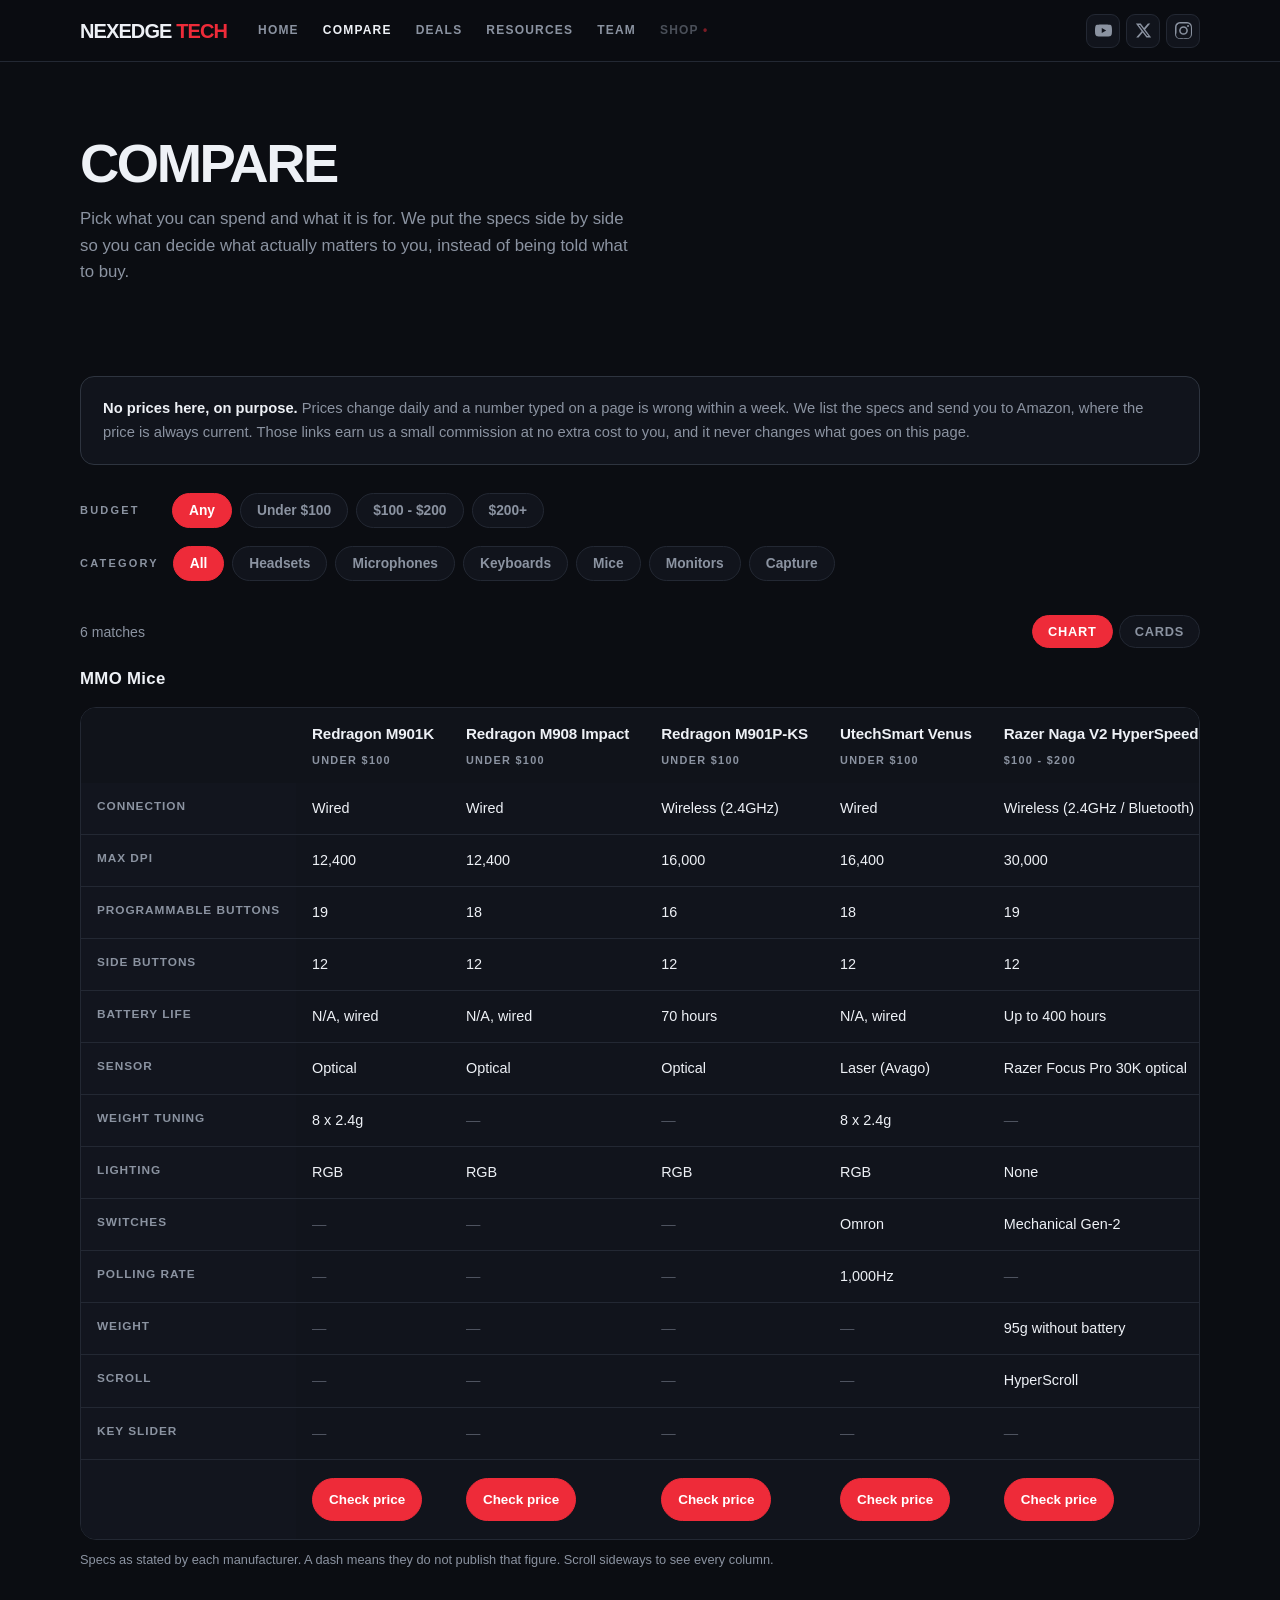
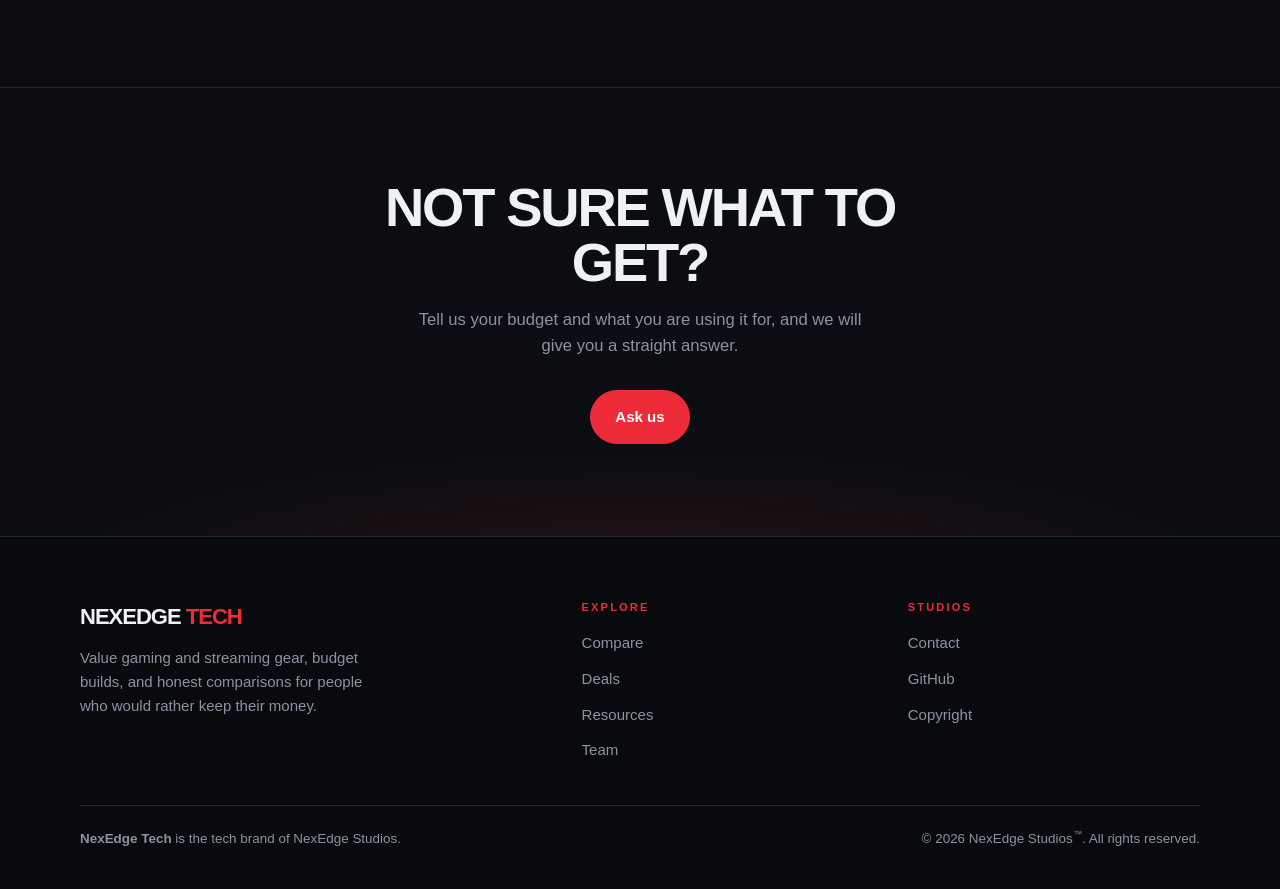
==== commit f41e30ab: "Add NET logo favicons, social icon styles, Build smarter tagline" ====
--- a/compare/index.html
+++ b/compare/index.html
@@ -6,7 +6,10 @@
 <title>Compare | NexEdge Studios</title>
 <meta name="description" content="Compare gaming and streaming gear by specs and budget, with an honest verdict on each.">
 <meta name="theme-color" content="#0b0d12">
-<link rel="stylesheet" href="/assets/site.css">
+<link rel="icon" href="/favicon.ico" sizes="any">
+<link rel="icon" type="image/png" sizes="32x32" href="/assets/brand/favicon-32.png">
+<link rel="icon" type="image/png" sizes="16x16" href="/assets/brand/favicon-16.png">
+<link rel="apple-touch-icon" href="/assets/brand/apple-touch-icon.png"><link rel="stylesheet" href="/assets/site.css">
 </head>
 <body>
 
@@ -464,3 +467,4 @@
 </html>
 
 
+
--- a/assets/site.css
+++ b/assets/site.css
@@ -65,6 +65,18 @@
 .tabs a.soon{opacity:.5}
 .tabs a.soon:after{content:" \2022";color:var(--accent)}
 @media(max-width:880px){ .word{font-size:18px} .tabs{display:none} }
+
+/* ---------- social icons, top right ---------- */
+.social{display:flex;gap:6px;align-items:center;margin-left:auto;flex:none}
+.social a{
+  display:inline-flex;align-items:center;justify-content:center;
+  width:34px;height:34px;border-radius:9px;border:1px solid var(--line);
+  color:var(--muted);background:var(--card);
+  transition:color .2s,border-color .2s,transform .18s ease-out;
+}
+.social a:hover{color:var(--fg);border-color:var(--accent);transform:translateY(-1px)}
+.social svg{width:17px;height:17px;fill:currentColor;display:block}
+@media(max-width:420px){ .social a{width:30px;height:30px} .social svg{width:15px;height:15px} }
 
 /* ---------- burger + left slide-out panel ---------- */
 .burger{margin-left:-10px;margin-right:4px;display:inline-flex;flex-direction:column;
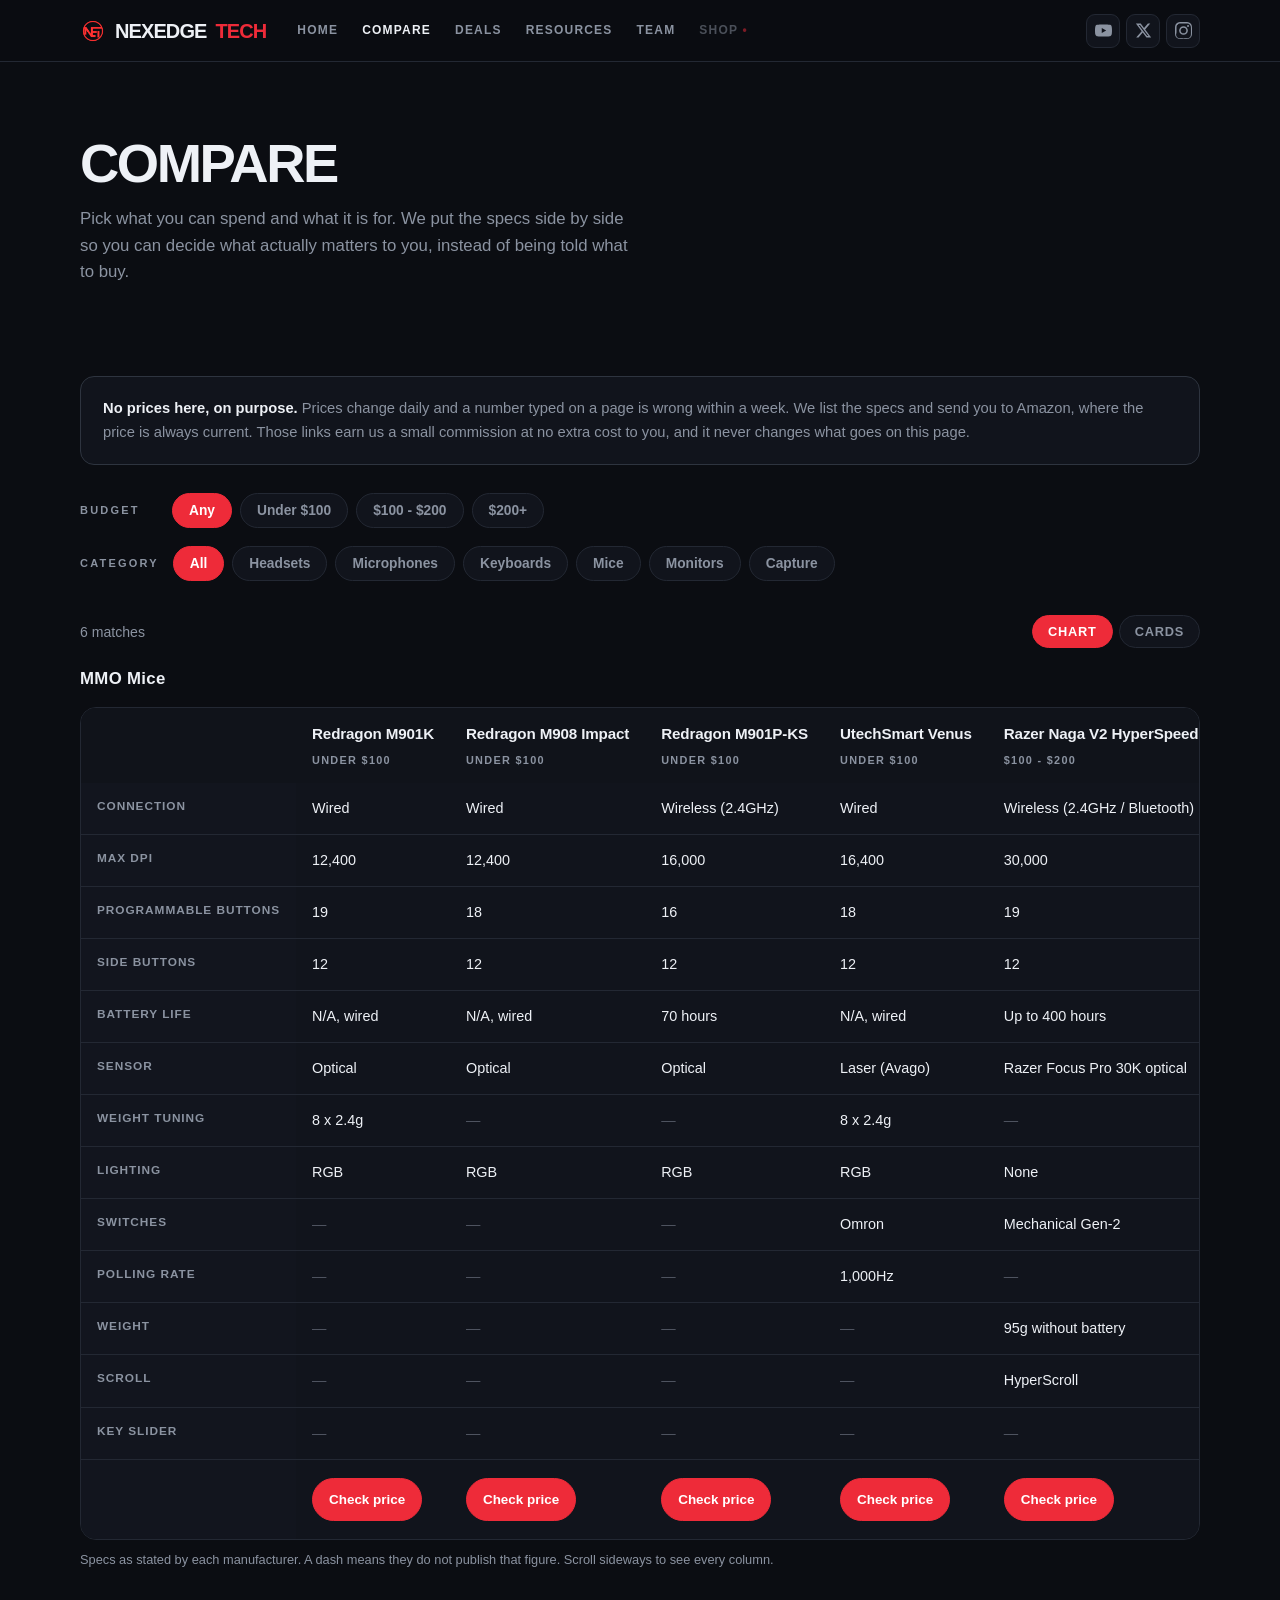
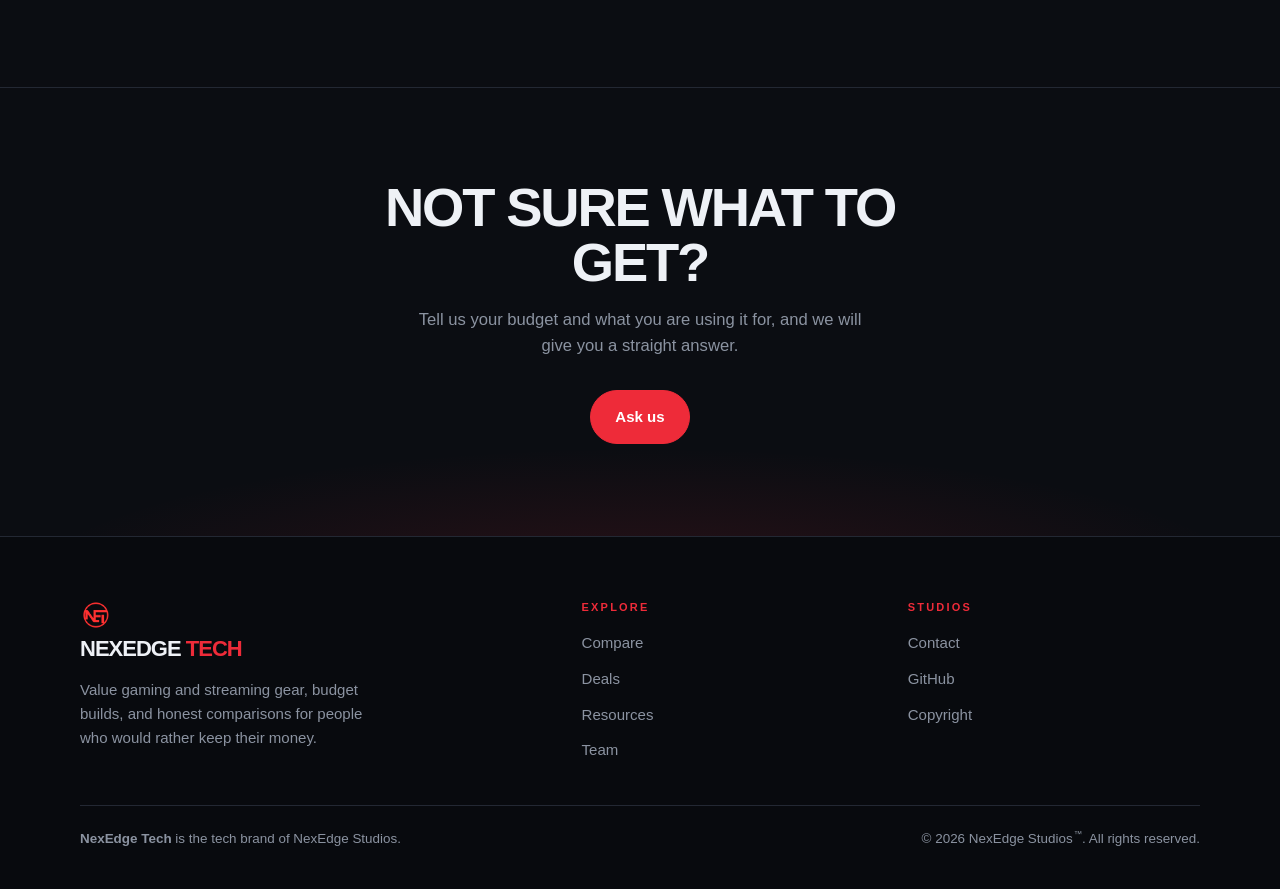
==== commit d3ba05b3: "Transparent favicons, NET logo in nav/panel/footer" ====
--- a/compare/index.html
+++ b/compare/index.html
@@ -18,7 +18,7 @@
     <button class="burger" id="burger" aria-label="Open menu" aria-expanded="false" aria-controls="panel">
       <i></i><i></i><i></i>
     </button>
-    <a class="word" href="/">NEXEDGE<b> TECH</b></a>
+    <a class="word" href="/"><img src="/assets/brand/net-logo.png" alt="" aria-hidden="true">NEXEDGE<b> TECH</b></a>
     <div class="tabs">
       <a href="/">Home</a>
       <a class="on" href="/compare/">Compare</a>
@@ -45,7 +45,7 @@
 
 <aside class="panel" id="panel" aria-hidden="true" aria-label="Menu">
   <div class="panel-top">
-    <span class="word">NEXEDGE<b> TECH</b></span>
+    <span class="word"><img src="/assets/brand/net-logo.png" alt="" aria-hidden="true">NEXEDGE<b> TECH</b></span>
     <button class="panel-close" id="panelClose" aria-label="Close menu">&times;</button>
   </div>
   <a class="pl" href="/">Home</a>
@@ -131,7 +131,7 @@
   <div class="wrap">
     <div class="fgrid">
       <div class="fbrand">
-        <a class="word" href="/">NEXEDGE<b> TECH</b></a>
+        <a class="word" href="/"><img src="/assets/brand/net-logo.png" alt="" aria-hidden="true">NEXEDGE<b> TECH</b></a>
         <p>
           Value gaming and streaming gear, budget builds, and honest
           comparisons for people who would rather keep their money.
@@ -468,3 +468,4 @@
 
 
 
+
--- a/assets/site.css
+++ b/assets/site.css
@@ -47,8 +47,13 @@
 .nav-in{max-width:var(--max);margin:0 auto;padding:13px var(--gutter);
   display:flex;align-items:center;gap:16px}
 .word{font-weight:900;letter-spacing:-.045em;font-size:20px;
-  text-decoration:none;white-space:nowrap;margin-right:4px}
+  text-decoration:none;white-space:nowrap;margin-right:4px;
+  display:inline-flex;align-items:center;gap:9px}
 .word b{color:var(--accent)}
+/* The logo is transparent on purpose, so it sits on whatever is behind it. */
+.word img{width:26px;height:26px;display:block;flex:none}
+.fbrand .word img{width:32px;height:32px}
+.panel-top .word img{width:24px;height:24px}
 /* On mobile the wordmark centres itself regardless of the burger's width.
    Absolute centring beats flex here - it stays dead centre even though the
    burger sits on the left and there is nothing on the right. */
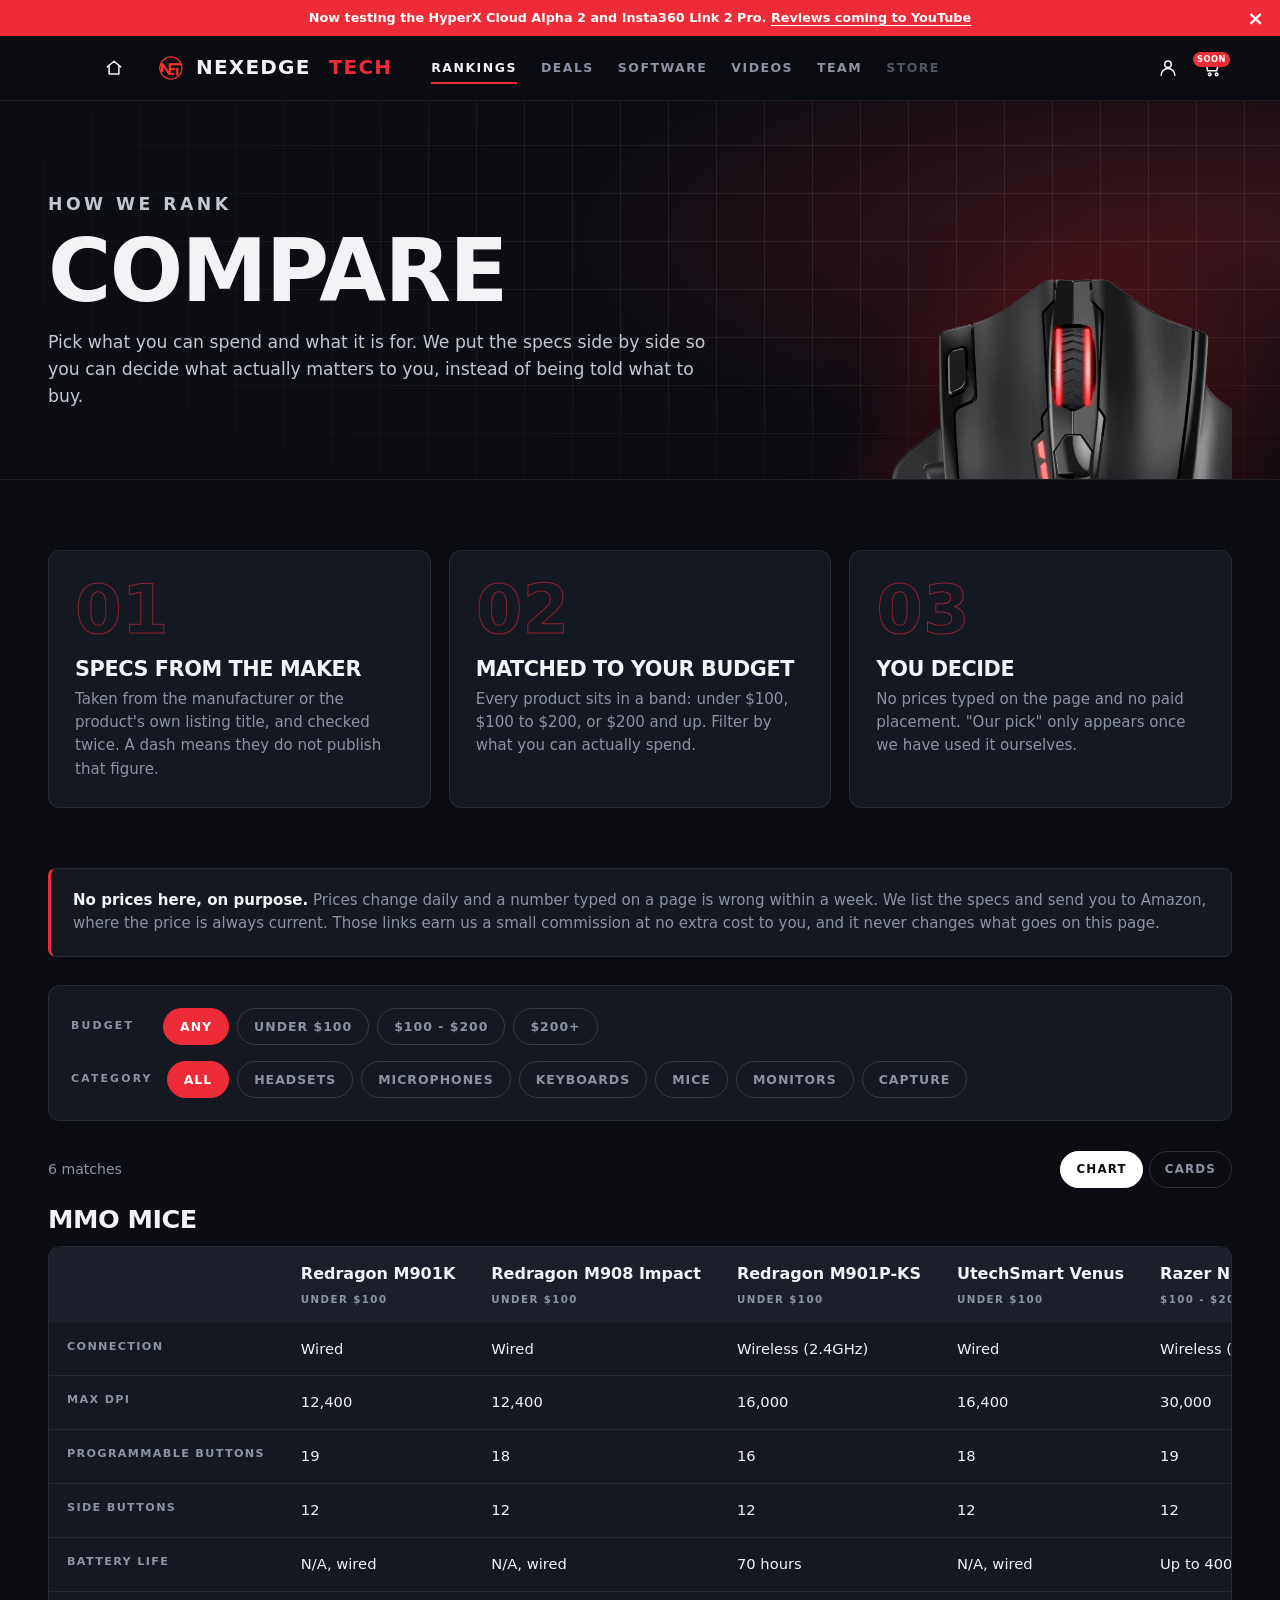
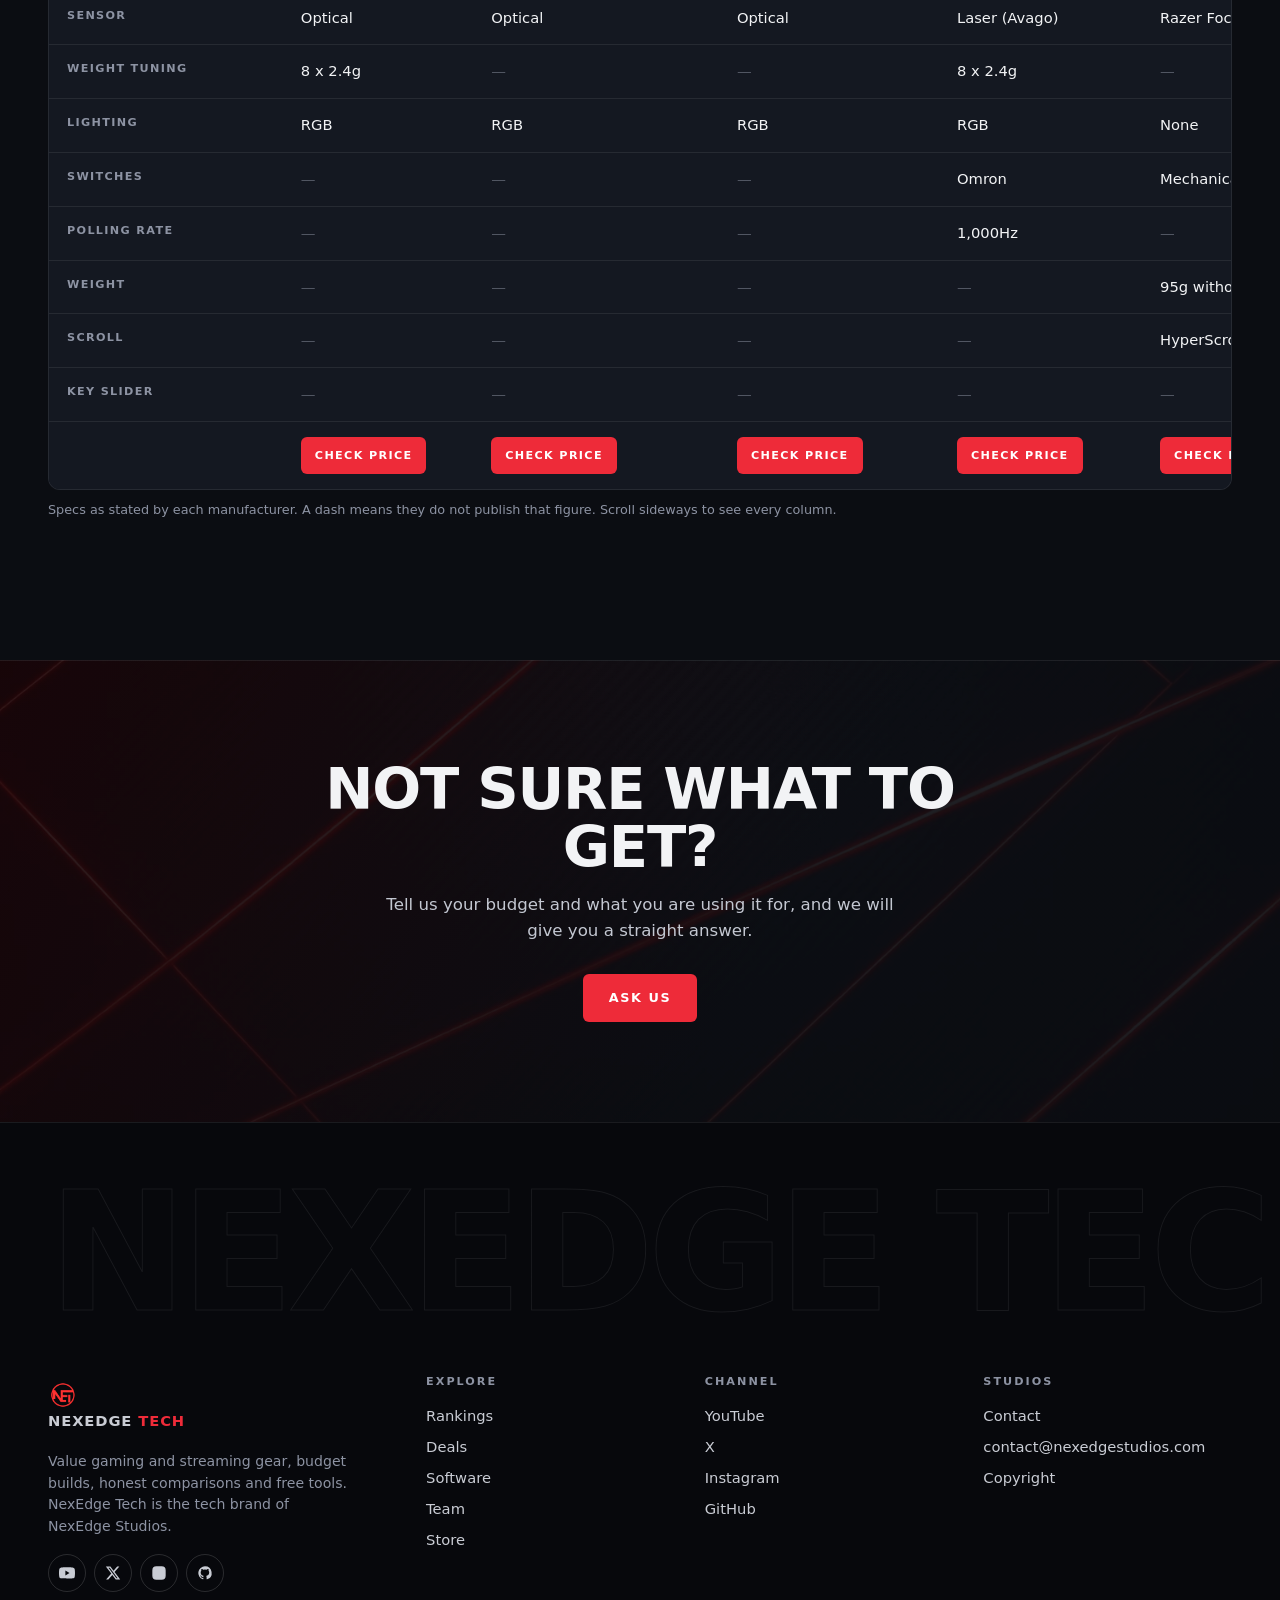
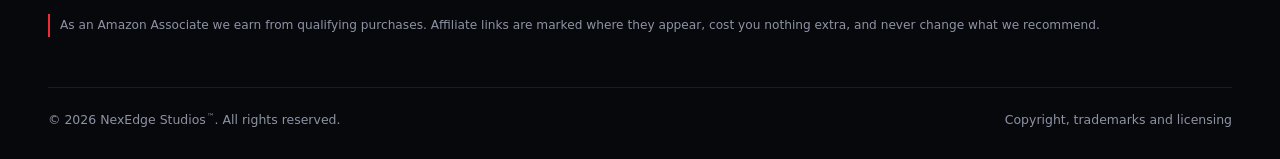
==== commit 214b2ae6: "Redesign: ROG-style home, NexStudents shell on every page Home (Paul picked Concept A plus two secti" ====
--- a/compare/index.html
+++ b/compare/index.html
@@ -1,4 +1,4 @@
-﻿<!doctype html>
+<!doctype html>
 <html lang="en">
 <head>
 <meta charset="utf-8">
@@ -6,73 +6,122 @@
 <title>Compare | NexEdge Studios</title>
 <meta name="description" content="Compare gaming and streaming gear by specs and budget, with an honest verdict on each.">
 <meta name="theme-color" content="#0b0d12">
+<link rel="canonical" href="https://nexedgestudios.com/compare/">
+<meta property="og:title" content="Compare | NexEdge Studios">
+<meta property="og:description" content="Compare gaming and streaming gear by specs and budget, with an honest verdict on each.">
+<meta property="og:type" content="website">
+<meta property="og:url" content="https://nexedgestudios.com/compare/">
+<meta property="og:image" content="https://nexedgestudios.com/assets/brand/icon-512.png">
+<meta name="twitter:card" content="summary_large_image">
 <link rel="icon" href="/favicon.ico" sizes="any">
 <link rel="icon" type="image/png" sizes="32x32" href="/assets/brand/favicon-32.png">
 <link rel="icon" type="image/png" sizes="16x16" href="/assets/brand/favicon-16.png">
-<link rel="apple-touch-icon" href="/assets/brand/apple-touch-icon.png"><link rel="stylesheet" href="/assets/site.css">
+<link rel="apple-touch-icon" href="/assets/brand/apple-touch-icon.png">
+<link rel="stylesheet" href="/assets/site.css">
 </head>
 <body>
 
-<nav class="top">
-  <div class="nav-in">
-    <button class="burger" id="burger" aria-label="Open menu" aria-expanded="false" aria-controls="panel">
-      <i></i><i></i><i></i>
-    </button>
-    <a class="word" href="/"><img src="/assets/brand/net-logo.png" alt="" aria-hidden="true">NEXEDGE<b> TECH</b></a>
-    <div class="tabs">
-      <a href="/">Home</a>
-      <a class="on" href="/compare/">Compare</a>
-      <a href="/deals/">Deals</a>
-      <a href="/resources/">Resources</a>
-      <a href="/team/">Team</a>
-      <a href="/shop/" class="soon">Shop</a>
+<!-- SHELL:TOP -->
+<div class="ann" id="ann">Now testing the HyperX Cloud Alpha 2 and Insta360 Link 2 Pro. <a href="https://www.youtube.com/@NexEdgeTech" target="_blank" rel="noopener">Reviews coming to YouTube</a><button type="button" aria-label="Dismiss" data-ann-close>&times;</button></div>
+
+<div class="scrim"></div>
+<div class="menucol" id="menucol">
+  <aside class="drawer" id="drawer" aria-label="Menu">
+    <button class="x" type="button" data-close aria-label="Close menu">&times;</button>
+    <a class="dl" href="/">Home<small>Start here</small></a>
+    <button class="dl on" type="button" data-sub="rk">Rankings<small>Specs side by side, by budget</small><i>&#8250;</i></button>
+    <a class="dl" href="/deals/">Deals<small>What is actually worth buying</small></a>
+    <button class="dl" type="button" data-sub="sw">Software<small>Free tools we built</small><i>&#8250;</i></button>
+    <a class="dl" href="https://www.youtube.com/@NexEdgeTech" target="_blank" rel="noopener">Videos<small>Reviews and builds on YouTube</small></a>
+    <a class="dl" href="/team/">Team<small>Who we are</small></a>
+    <a class="dl" href="/shop/">Store<small>Coming soon</small></a>
+    <a class="btn solid" href="https://www.youtube.com/@NexEdgeTech" target="_blank" rel="noopener">Watch On YouTube</a>
+    <div class="mini"><a href="mailto:contact@nexedgestudios.com">Contact</a><a href="/copyright/">Copyright</a></div>
+  </aside>
+  <aside class="dsub" data-panel="rk" aria-label="Rankings">
+    <button class="dsub-back" type="button" data-back>&#8249; Menu</button><h3>Rankings</h3>
+    <div class="dst-grid">
+      <a class="dst" href="/compare/?category=mice"><img src="/assets/img/prod-m913.webp" alt="">Mice</a>
+      <span class="dst soon"><img src="/assets/img/prod-cloud-alpha2-head.webp" alt="">Headsets</span>
+      <span class="dst soon"><img src="/assets/img/prod-k552.webp" alt="">Keyboards</span>
+      <span class="dst soon"><img src="/assets/img/prod-link2pro.webp" alt="">Webcams</span>
+      <span class="dst soon"><img src="/assets/img/cat-mon.webp" alt="">Monitors</span>
+      <span class="dst soon"><img src="/assets/img/prod-montech-xr.webp" alt="">Cases</span>
     </div>
-    <div class="social">
-      <a href="https://www.youtube.com/@NexEdgeTech" target="_blank" rel="noopener" aria-label="NexEdge Tech on YouTube" title="YouTube">
-        <svg viewBox="0 0 24 24" aria-hidden="true"><path d="M23.498 6.186a3.016 3.016 0 0 0-2.122-2.136C19.505 3.545 12 3.545 12 3.545s-7.505 0-9.377.505A3.017 3.017 0 0 0 .502 6.186C0 8.07 0 12 0 12s0 3.93.502 5.814a3.016 3.016 0 0 0 2.122 2.136c1.871.505 9.376.505 9.376.505s7.505 0 9.377-.505a3.015 3.015 0 0 0 2.122-2.136C24 15.93 24 12 24 12s0-3.93-.502-5.814zM9.545 15.568V8.432L15.818 12l-6.273 3.568z"/></svg>
-      </a>
-      <a href="https://x.com/nexedgestudios" target="_blank" rel="noopener" aria-label="NexEdge Tech on X" title="X">
-        <svg viewBox="0 0 24 24" aria-hidden="true"><path d="M18.244 2.25h3.308l-7.227 8.26 8.502 11.24H16.17l-5.214-6.817L4.99 21.75H1.68l7.73-8.835L1.254 2.25H8.08l4.713 6.231zm-1.161 17.52h1.833L7.084 4.126H5.117z"/></svg>
-      </a>
-      <a href="https://www.instagram.com/nexedgetech" target="_blank" rel="noopener" aria-label="NexEdge Tech on Instagram" title="Instagram">
-        <svg viewBox="0 0 24 24" aria-hidden="true"><path d="M12 2.163c3.204 0 3.584.012 4.85.07 1.166.054 1.791.249 2.212.412a4.835 4.835 0 0 1 1.791 1.166 4.835 4.835 0 0 1 1.166 1.791c.163.421.358 1.046.412 2.212.058 1.266.07 1.646.07 4.85s-.012 3.584-.07 4.85c-.054 1.166-.249 1.791-.412 2.212a4.835 4.835 0 0 1-1.166 1.791 4.835 4.835 0 0 1-1.791 1.166c-.421.163-1.046.358-2.212.412-1.266.058-1.646.07-4.85.07s-3.584-.012-4.85-.07c-1.166-.054-1.791-.249-2.212-.412a4.835 4.835 0 0 1-1.791-1.166 4.835 4.835 0 0 1-1.166-1.791c-.163-.421-.358-1.046-.412-2.212C2.175 15.584 2.163 15.204 2.163 12s.012-3.584.07-4.85c.054-1.166.249-1.791.412-2.212A4.835 4.835 0 0 1 3.811 3.81a4.835 4.835 0 0 1 1.791-1.166c.421-.163 1.046-.358 2.212-.412 1.266-.058 1.646-.07 4.85-.07M12 0C8.741 0 8.333.014 7.053.072 5.775.132 4.905.333 4.14.63c-.789.306-1.459.717-2.126 1.384S.935 3.35.63 4.14C.333 4.905.132 5.775.072 7.053.014 8.333 0 8.741 0 12s.014 3.667.072 4.947c.06 1.277.261 2.148.558 2.913.306.788.717 1.459 1.384 2.126s1.352 1.078 2.141 1.384c.765.297 1.636.498 2.913.558 1.28.058 1.688.072 4.947.072s3.667-.014 4.947-.072c1.277-.06 2.148-.261 2.913-.558a5.33 5.33 0 0 0 2.126-1.384c.667-.667 1.078-1.335 1.384-2.126.297-.765.498-1.636.558-2.913.058-1.28.072-1.688.072-4.947s-.014-3.667-.072-4.947c-.06-1.277-.261-2.148-.558-2.913a5.33 5.33 0 0 0-1.384-2.126A5.33 5.33 0 0 0 19.86.63c-.765-.297-1.636-.498-2.913-.558C15.667.014 15.259 0 12 0m0 5.838a6.162 6.162 0 1 0 0 12.324 6.162 6.162 0 0 0 0-12.324M12 16a4 4 0 1 1 0-8 4 4 0 0 1 0 8m6.406-11.845a1.44 1.44 0 1 0 0 2.88 1.44 1.44 0 0 0 0-2.88"/></svg>
-      </a>
-    </div>
-  </div>
-</nav>
-
-<div class="scrim" id="scrim" hidden></div>
-
-<aside class="panel" id="panel" aria-hidden="true" aria-label="Menu">
-  <div class="panel-top">
-    <span class="word"><img src="/assets/brand/net-logo.png" alt="" aria-hidden="true">NEXEDGE<b> TECH</b></span>
-    <button class="panel-close" id="panelClose" aria-label="Close menu">&times;</button>
-  </div>
-  <a class="pl" href="/">Home</a>
-  <a class="pl" href="/compare/">Compare<small>Match the gear to your budget</small></a>
-  <a class="pl" href="/deals/">Deals<small>What is actually worth buying</small></a>
-  <a class="pl" href="/resources/">Resources<small>Free tools we built and gave away</small></a>
-  <a class="pl" href="/team/">Team<small>Who we are</small></a>
-  <a class="pl" href="/shop/">Shop <span class="pdot">&bull;</span><small>Coming soon</small></a>
-  <div class="panel-foot">
-    <a class="btn solid" href="mailto:contact@nexedgestudios.com">contact@nexedgestudios.com</a>
-    <p>No sign-up. No email required.</p>
-    <div class="panel-mini">
-      <a href="/copyright/">Copyright</a>
-      <a href="https://github.com/nexedgestudios">GitHub</a>
-    </div>
+    <a class="dsr view" href="/compare/">Open The Rankings</a>
+    <a class="dsr" href="/compare/#how">How We Rank<small>Specs first, then budget</small></a>
+    <a class="dsr" href="/compare/?category=mice">Mice<small>6 compared</small></a>
+    <a class="promo" href="/#testing"><span class="tag">Now Testing</span><b>HyperX Cloud Alpha 2</b><small class="dim">Review on the way</small></a>
+  </aside>
+  <aside class="dsub" data-panel="sw" aria-label="Software">
+    <button class="dsub-back" type="button" data-back>&#8249; Menu</button><h3>Software</h3>
+    <a class="dsr view" href="/resources/">All Software</a>
+    <a class="dsr" href="/resources/">scrcpy Manager<small>Your phone on your PC · v1.0.0</small></a>
+    <a class="dsr" href="/resources/">NexDrive<small>In development</small></a>
+    <a class="dsr" href="/resources/">NexClean<small>Coming later</small></a>
+    <a class="dsr" href="/resources/">My Studio<small>Coming later</small></a>
+    <a class="dsr" href="https://github.com/nexedgestudios" target="_blank" rel="noopener">GitHub<small>nexedgestudios</small></a>
+  </aside>
+</div>
+
+<nav class="nav"><div class="nv">
+  <div class="navleft">
+    <button class="burger" id="burger" type="button" aria-label="Open menu" aria-expanded="false" aria-controls="drawer"><i></i><i></i><i></i></button>
+    <a class="homeb" href="/" aria-label="Home" title="Home"><svg viewBox="0 0 24 24" width="18" height="18" fill="none" stroke="currentColor" stroke-width="2" stroke-linecap="round" stroke-linejoin="round" aria-hidden="true"><path d="M3 10.5 12 3l9 7.5"/><path d="M5.5 9.5V20h13V9.5"/></svg></a>
+  </div>
+  <a class="word" href="/"><img src="/assets/brand/net-logo.png" alt="" width="30" height="30">NEXEDGE<b>&nbsp;TECH</b></a>
+  <div class="tabs"><a href="/compare/" class="on">Rankings</a><a href="/deals/">Deals</a><a href="/resources/">Software</a><a href="https://www.youtube.com/@NexEdgeTech" target="_blank" rel="noopener">Videos</a><a href="/team/">Team</a><a href="/shop/" class="soon">Store</a></div>
+  <div class="navicons">
+    <button class="navicon" id="acctBtn" type="button" aria-label="Account" title="Account"><svg viewBox="0 0 24 24" width="22" height="22" fill="none" stroke="currentColor" stroke-width="1.7" stroke-linecap="round" stroke-linejoin="round" aria-hidden="true"><circle cx="12" cy="8" r="3.6"/><path d="M4.5 20a7.5 7.5 0 0 1 15 0"/></svg></button>
+    <button class="navicon" id="cartBtn" type="button" aria-label="Cart" title="Cart"><svg viewBox="0 0 24 24" width="22" height="22" fill="none" stroke="currentColor" stroke-width="1.7" stroke-linecap="round" stroke-linejoin="round" aria-hidden="true"><path d="M3 4h2.2l2 11h9.9l2-8H6.4"/><circle cx="9.5" cy="19" r="1.4"/><circle cx="17" cy="19" r="1.4"/></svg><span class="badge">SOON</span></button>
+  </div>
+</div></nav>
+
+<div class="cscrim"></div>
+<aside class="cdrawer" aria-label="Cart">
+  <div class="cd-top"><h2>Cart</h2><button class="cd-x" type="button" data-close aria-label="Close cart">&times;</button></div>
+  <div class="cd-body">
+    <h3>The store opens soon</h3>
+    <p>Shirts, hoodies and desk mats are on the way. Nothing to buy just yet.</p>
+    <div class="cd-thumbs"><img src="/assets/img/merch-tee.webp" alt=""><img src="/assets/img/merch-hood.webp" alt=""><img src="/assets/img/merch-pad.webp" alt=""></div>
+    <a class="btn solid" href="/shop/">See The Store</a>
   </div>
 </aside>
-
+<div class="ascrim"></div>
+<aside class="adrawer" aria-label="Account">
+  <div class="cd-top"><h2>Account</h2><button class="cd-x" type="button" data-close aria-label="Close">&times;</button></div>
+  <div class="cd-body">
+    <h3>Accounts come with the store</h3>
+    <p>When the store opens you will be able to sign in to track orders. Nothing else on this site needs an account: the rankings, videos and free software never ask you to sign up.</p>
+    <a class="btn" href="/shop/">About The Store</a>
+  </div>
+</aside>
+<!-- /SHELL:TOP -->
+
+<main>
+<div class="phero"><div class="grid"></div>
 <div class="wrap">
   <header class="phead">
-    <h1>Compare</h1>
-    <p>
+    <p class="kick rv">How we rank</p>
+    <h1 class="rv d1">Compare</h1>
+    <p class="rv d2">
       Pick what you can spend and what it is for. We put the specs side by side
       so you can decide what actually matters to you, instead of being told
       what to buy.
     </p>
   </header>
+</div>
+  <div class="pimg" data-depth="-.12" data-mouse="-24"><img src="/assets/img/prod-m913.webp" alt=""></div>
+</div>
+
+<div class="wrap page">
+  <!-- How we rank. Matches BEHAVIOR.md: the page is specs-only, readers
+       choose, and "Our pick" appears only after hands-on use. -->
+  <div class="steps" id="how">
+    <div class="step rv"><b>01</b><h3>Specs from the maker</h3><p>Taken from the manufacturer or the product's own listing title, and checked twice. A dash means they do not publish that figure.</p></div>
+    <div class="step rv d1"><b>02</b><h3>Matched to your budget</h3><p>Every product sits in a band: under $100, $100 to $200, or $200 and up. Filter by what you can actually spend.</p></div>
+    <div class="step rv d2"><b>03</b><h3>You decide</h3><p>No prices typed on the page and no paid placement. "Our pick" only appears once we have used it ourselves.</p></div>
+  </div>
 
   <section>
     <div class="disclosure">
@@ -122,50 +171,37 @@
       straight answer.
     </p>
     <div class="cta-row">
-      <a class="btn solid mag" href="mailto:contact@nexedgestudios.com">Ask us</a>
+      <a class="btn solid" href="mailto:contact@nexedgestudios.com">Ask us</a>
     </div>
   </div>
 </div>
-
-<footer>
+</main>
+
+<!-- SHELL:FOOT -->
+<footer class="foot">
   <div class="wrap">
-    <div class="fgrid">
-      <div class="fbrand">
-        <a class="word" href="/"><img src="/assets/brand/net-logo.png" alt="" aria-hidden="true">NEXEDGE<b> TECH</b></a>
-        <p>
-          Value gaming and streaming gear, budget builds, and honest
-          comparisons for people who would rather keep their money.
-        </p>
+    <div class="fbig" data-depth=".12" aria-hidden="true">NEXEDGE TECH</div>
+    <div class="fcols">
+      <div>
+        <a class="word" href="/"><img src="/assets/brand/net-logo.png" alt="" width="30" height="30">NEXEDGE<b>&nbsp;TECH</b></a>
+        <p>Value gaming and streaming gear, budget builds, honest comparisons and free tools. NexEdge Tech is the tech brand of NexEdge Studios.</p>
+        <div class="soc">
+          <a href="https://www.youtube.com/@NexEdgeTech" target="_blank" rel="noopener" aria-label="YouTube"><svg viewBox="0 0 24 24" aria-hidden="true"><path d="M23.498 6.186a3.016 3.016 0 0 0-2.122-2.136C19.505 3.545 12 3.545 12 3.545s-7.505 0-9.377.505A3.017 3.017 0 0 0 .502 6.186C0 8.07 0 12 0 12s0 3.93.502 5.814a3.016 3.016 0 0 0 2.122 2.136c1.871.505 9.376.505 9.376.505s7.505 0 9.377-.505a3.015 3.015 0 0 0 2.122-2.136C24 15.93 24 12 24 12s0-3.93-.502-5.814zM9.545 15.568V8.432L15.818 12l-6.273 3.568z"/></svg></a>
+          <a href="https://x.com/nexedgestudios" target="_blank" rel="noopener" aria-label="X"><svg viewBox="0 0 24 24" aria-hidden="true"><path d="M18.244 2.25h3.308l-7.227 8.26 8.502 11.24H16.17l-5.214-6.817L4.99 21.75H1.68l7.73-8.835L1.254 2.25H8.08l4.713 6.231zm-1.161 17.52h1.833L7.084 4.126H5.117z"/></svg></a>
+          <a href="https://www.instagram.com/nexedgetech" target="_blank" rel="noopener" aria-label="Instagram"><svg viewBox="0 0 24 24" aria-hidden="true" fill="none" stroke="currentColor" stroke-width="2"><rect x="3" y="3" width="18" height="18" rx="5"/><circle cx="12" cy="12" r="4"/><circle cx="17.5" cy="6.5" r="1" fill="currentColor"/></svg></a>
+          <a href="https://github.com/nexedgestudios" target="_blank" rel="noopener" aria-label="GitHub"><svg viewBox="0 0 24 24" aria-hidden="true"><path d="M12 2a10 10 0 0 0-3.2 19.5c.5.1.7-.2.7-.5v-1.7c-2.8.6-3.4-1.3-3.4-1.3-.5-1.2-1.1-1.5-1.1-1.5-.9-.6.1-.6.1-.6 1 .1 1.5 1 1.5 1 .9 1.5 2.4 1.1 2.9.8.1-.7.4-1.1.6-1.3-2.2-.3-4.6-1.1-4.6-5a3.9 3.9 0 0 1 1-2.7 3.6 3.6 0 0 1 .1-2.7s.8-.3 2.8 1a9.6 9.6 0 0 1 5 0c2-1.3 2.8-1 2.8-1a3.6 3.6 0 0 1 .1 2.7 3.9 3.9 0 0 1 1 2.7c0 3.9-2.4 4.7-4.6 5 .4.3.7.9.7 1.9V21c0 .3.2.6.7.5A10 10 0 0 0 12 2z"/></svg></a>
+        </div>
       </div>
-      <div>
-        <h4>Explore</h4>
-        <ul>
-          <li><a href="/compare/">Compare</a></li>
-          <li><a href="/deals/">Deals</a></li>
-          <li><a href="/resources/">Resources</a></li>
-          <li><a href="/team/">Team</a></li>
-        </ul>
-      </div>
-      <div>
-        <h4>Studios</h4>
-        <ul>
-          <li><a href="mailto:contact@nexedgestudios.com">Contact</a></li>
-          <li><a href="https://github.com/nexedgestudios">GitHub</a></li>
-          <li><a href="/copyright/">Copyright</a></li>
-        </ul>
-      </div>
+      <div><h4>Explore</h4><a href="/compare/">Rankings</a><a href="/deals/">Deals</a><a href="/resources/">Software</a><a href="/team/">Team</a><a href="/shop/">Store</a></div>
+      <div><h4>Channel</h4><a href="https://www.youtube.com/@NexEdgeTech" target="_blank" rel="noopener">YouTube</a><a href="https://x.com/nexedgestudios" target="_blank" rel="noopener">X</a><a href="https://www.instagram.com/nexedgetech" target="_blank" rel="noopener">Instagram</a><a href="https://github.com/nexedgestudios" target="_blank" rel="noopener">GitHub</a></div>
+      <div><h4>Studios</h4><a href="mailto:contact@nexedgestudios.com">Contact</a><a href="mailto:contact@nexedgestudios.com">contact@nexedgestudios.com</a><a href="/copyright/">Copyright</a></div>
     </div>
-    <div class="fbot">
-      <p style="margin:0"><strong>NexEdge Tech</strong> is the tech brand of NexEdge Studios.</p>
-      <p style="margin:0">
-        <a href="/copyright/" class="copy-link">
-          &copy; <span class="yr">2026</span> NexEdge Studios<span class="tm">&trade;</span>.
-          All rights reserved.
-        </a>
-      </p>
-    </div>
+    <p class="disclose">As an Amazon Associate we earn from qualifying purchases. Affiliate links are marked where they appear, cost you nothing extra, and never change what we recommend.</p>
+    <div class="legal"><span>&copy; <span class="yr">2026</span> NexEdge Studios<span class="tm">&trade;</span>. All rights reserved.</span><a href="/copyright/">Copyright, trademarks and licensing</a></div>
   </div>
 </footer>
+<!-- /SHELL:FOOT -->
+
 
 <script src="/assets/site.js"></script>
 <script>
@@ -189,6 +225,9 @@
   var typeChips = document.getElementById('typeChips');
   var data = null;
   var sel = { budget:'all', category:'all', type:'all' };
+  /* Deep links from the home page and the menu: /compare/?category=mice */
+  var qs = new URLSearchParams(location.search);
+  var wantCat = qs.get('category');
   var view = 'chart';
 
   function setView(v){
@@ -212,6 +251,7 @@
             'The first ones are being written up now.');
         return;
       }
+      if(wantCat && (data.categories || []).some(function(c){ return c.id === wantCat; })) sel.category = wantCat;
       buildChips();
       filters.hidden = false;
       render();
@@ -465,7 +505,3 @@
 </script>
 </body>
 </html>
-
-
-
-
--- a/assets/site.css
+++ b/assets/site.css
@@ -2,363 +2,459 @@
    NexEdge Studios - shared stylesheet
    One file for every page so styling cannot drift between them.
    No webfonts, no frameworks, no external requests of any kind.
+   Redesign 2026-09-27: the ROG-style home (moving background, floating
+   parts, scroll-pinned sections) and the NexStudents shell (side menu with
+   sub panels, account + cart drawers). Motion is CSS + vanilla JS only.
    ==================================================================== */
 :root{
-  --bg:#0b0d12;            /* near black, faint cool cast */
-  --bg-2:#10131a;
-  --bg-3:#080a0e;
-  --card:rgba(19,23,31,.82);
-  --line:#232833;
-  --line-2:#2e343f;
-  --fg:#eef1f6;
-  --muted:#8b93a1;
-  --accent:#ee2b39;        /* NexEdge red */
-  --accent-soft:rgba(238,43,57,.14);
-  --accent-ink:#ffffff;
-  --max:1180px;
-  --gutter:30px;
+  --bg:#0b0d12;--bg2:#10131a;--bg3:#07080c;--panel:#141821;--panel2:#1a1f2a;
+  --fg:#f2f3f5;--dim:#8d93a3;--line:rgba(255,255,255,.08);--line2:rgba(255,255,255,.14);
+  --red:#ee2b39;--red2:#ff4d5a;--redglow:rgba(238,43,57,.45);--redsoft:rgba(238,43,57,.14);
+  --r:6px;--max:1240px;--gut:28px;--ease:cubic-bezier(.22,1,.36,1);
+  /* Bahnschrift ships with Windows; everything else falls back to the system font */
+  --font:Bahnschrift,"DIN Alternate","Segoe UI",system-ui,-apple-system,Roboto,Helvetica,Arial,sans-serif;
 }
 *{box-sizing:border-box}
 /* Any explicit display (flex/grid) beats the hidden attribute's default
    display:none, so hidden elements would still show. This makes [hidden]
    mean hidden, everywhere. */
-[hidden]{display:none !important}
+[hidden]{display:none!important}
 html{-webkit-text-size-adjust:100%;scroll-behavior:smooth}
-@media(prefers-reduced-motion:reduce){ html{scroll-behavior:auto} }
-body{
-  margin:0;background:var(--bg);color:var(--fg);
-  font:16px/1.6 -apple-system,BlinkMacSystemFont,"Segoe UI",Roboto,Helvetica,Arial,sans-serif;
-  -webkit-font-smoothing:antialiased;overflow-x:hidden;
+body{margin:0;background:var(--bg);color:var(--fg);font:16px/1.55 var(--font);-webkit-font-smoothing:antialiased;overflow-x:hidden}
+a{color:inherit;text-decoration:none}
+button{font:inherit;color:inherit;cursor:pointer}
+img,svg{display:block}
+h1,h2,h3,h4{margin:0;line-height:1.02;letter-spacing:-.02em;font-weight:700}
+.wrap{max-width:var(--max);margin:0 auto;padding:0 var(--gut)}
+.narrow{max-width:860px}
+.kick,.kicker{font-size:.72rem;font-weight:700;letter-spacing:.2em;text-transform:uppercase;color:var(--red);margin:0 0 12px}
+.dim{color:var(--dim)}
+.sample{font-size:.62rem;letter-spacing:.14em;text-transform:uppercase;color:#6a7080;margin:12px 0 0}
+
+/* ---------- buttons: .btn is outlined, .btn.solid is red ---------- */
+.cta-row{display:flex;flex-wrap:wrap;gap:12px}
+.btn{display:inline-flex;align-items:center;justify-content:center;gap:8px;padding:14px 26px;border:0;border-radius:var(--r);background:transparent;box-shadow:inset 0 0 0 1.5px var(--line2);color:var(--fg);font-weight:700;letter-spacing:.12em;text-transform:uppercase;font-size:.8rem;transition:transform .2s var(--ease),box-shadow .2s var(--ease),background .2s}
+.btn:hover{box-shadow:inset 0 0 0 1.5px var(--red);background:rgba(238,43,57,.08)}
+.btn.solid{background:var(--red);color:#fff;box-shadow:none}
+.btn.solid:hover{background:var(--red2);box-shadow:0 8px 30px var(--redglow)}
+.btn:active{transform:scale(.97)}
+.tag{display:inline-block;font-size:.62rem;font-weight:700;letter-spacing:.14em;text-transform:uppercase;padding:4px 8px;border-radius:3px;background:var(--redsoft);color:var(--red2)}
+.tag.grey{background:rgba(255,255,255,.07);color:var(--dim)}
+.tag.green{background:rgba(52,199,120,.14);color:#4fd98e}
+
+/* ---------- reveal on scroll (.rv new, .reveal older pages) ---------- */
+.rv,.reveal{opacity:0;transform:translateY(30px);transition:opacity .9s var(--ease),transform .9s var(--ease)}
+.rv.in,.reveal.in{opacity:1;transform:none}
+.rv.d1{transition-delay:.08s}.rv.d2{transition-delay:.16s}.rv.d3{transition-delay:.24s}.rv.d4{transition-delay:.32s}
+
+/* ---------- sections ---------- */
+.sec{padding:110px 0;position:relative;scroll-margin-top:70px}
+.sech{display:flex;justify-content:space-between;align-items:end;gap:20px;margin-bottom:40px;flex-wrap:wrap}
+.sech h2{font-size:clamp(2rem,4.6vw,3.4rem);text-transform:uppercase}
+.sech a.more{font-size:.78rem;font-weight:700;letter-spacing:.14em;text-transform:uppercase;color:var(--dim)}
+.sech a.more:hover{color:var(--red)}
+
+/* ═══ SHELL: announcement, nav, side menu (NexStudents pattern) ═══ */
+.ann{background:var(--red);color:#fff;text-align:center;font-size:.8rem;padding:8px 44px;position:relative;font-weight:600}
+.ann a{text-decoration:underline;text-underline-offset:3px;font-weight:700}
+.ann button{position:absolute;right:10px;top:50%;transform:translateY(-50%);background:none;border:0;font-size:20px;line-height:1;color:#fff}
+.nav{position:sticky;top:0;z-index:50;background:rgba(11,13,18,.78);backdrop-filter:blur(14px);-webkit-backdrop-filter:blur(14px);border-bottom:1px solid var(--line)}
+.nv{max-width:var(--max);margin:0 auto;padding:12px var(--gut);display:flex;align-items:center;gap:22px}
+.navleft{display:flex;align-items:center;gap:6px}
+.burger{width:40px;height:40px;background:none;border:0;display:flex;flex-direction:column;justify-content:center;gap:5px;padding:0 9px}
+.burger i{display:block;height:2px;background:var(--fg);border-radius:2px;transition:transform .3s var(--ease),opacity .2s}
+body.nav-open .burger i:nth-child(1){transform:translateY(7px) rotate(45deg)}
+body.nav-open .burger i:nth-child(2){opacity:0}
+body.nav-open .burger i:nth-child(3){transform:translateY(-7px) rotate(-45deg)}
+.homeb,.navicon{width:40px;height:40px;display:grid;place-items:center;border-radius:var(--r);color:var(--fg);position:relative;background:none;border:0}
+.homeb:hover,.navicon:hover{background:rgba(255,255,255,.06)}
+.word{display:inline-flex;align-items:center;gap:10px;font-weight:700;font-size:1.25rem;letter-spacing:.06em;white-space:nowrap}
+.word b{color:var(--red);font-weight:700}
+.word img{width:30px;height:30px}
+.tabs{display:flex;gap:2px;margin-left:6px}
+.tabs a{padding:8px 11px;font-size:.78rem;font-weight:700;letter-spacing:.12em;text-transform:uppercase;color:var(--dim);position:relative;border-radius:4px;white-space:nowrap}
+.tabs a:hover,.tabs a.on{color:var(--fg)}
+.tabs a::after{content:"";position:absolute;left:11px;right:11px;bottom:2px;height:2px;background:var(--red);transform:scaleX(0);transform-origin:left;transition:transform .3s var(--ease)}
+.tabs a:hover::after,.tabs a.on::after{transform:scaleX(1)}
+.tabs a.soon{opacity:.55}
+.navicons{margin-left:auto;display:flex;gap:4px}
+.badge{position:absolute;top:4px;right:2px;height:15px;border-radius:8px;background:var(--red);color:#fff;font-size:.52rem;font-weight:700;letter-spacing:.06em;display:grid;place-items:center;padding:0 4px}
+@media (max-width:1100px){.tabs{display:none}}
+@media (max-width:720px){
+  .nv{display:grid;grid-template-columns:1fr auto 1fr;padding:10px 14px;gap:8px}
+  .word{justify-self:center;font-size:1.05rem}.word img{width:24px;height:24px}
+  .navicons{justify-self:end}
 }
-.wrap{max-width:var(--max);margin:0 auto;padding:0 var(--gutter)}
-.narrow{max-width:860px}
-a{color:inherit}
-
-/* ---------- reveal on scroll ---------- */
-.reveal{opacity:0;transform:translateY(26px);
-  transition:opacity .7s cubic-bezier(.22,1,.36,1),transform .7s cubic-bezier(.22,1,.36,1)}
-.reveal.in{opacity:1;transform:none}
-@media(prefers-reduced-motion:reduce){ .reveal{opacity:1;transform:none;transition:none} }
-
-/* ---------- nav ---------- */
-nav.top{position:sticky;top:0;z-index:60;
-  background:rgba(11,13,18,.86);backdrop-filter:blur(12px);
-  border-bottom:1px solid var(--line)}
-.nav-in{max-width:var(--max);margin:0 auto;padding:13px var(--gutter);
-  display:flex;align-items:center;gap:16px}
-.word{font-weight:900;letter-spacing:-.045em;font-size:20px;
-  text-decoration:none;white-space:nowrap;margin-right:4px;
-  display:inline-flex;align-items:center;gap:9px}
-.word b{color:var(--accent)}
-/* The logo is transparent on purpose, so it sits on whatever is behind it. */
-.word img{width:26px;height:26px;display:block;flex:none}
-.fbrand .word img{width:32px;height:32px}
-.panel-top .word img{width:24px;height:24px}
-/* On mobile the wordmark centres itself regardless of the burger's width.
-   Absolute centring beats flex here - it stays dead centre even though the
-   burger sits on the left and there is nothing on the right. */
-@media(max-width:880px){
-  .nav-in{position:relative;min-height:40px}
-  nav.top .word{position:absolute;left:50%;transform:translateX(-50%);margin:0}
+@media (max-width:380px){.homeb{display:none}.word{font-size:.95rem;gap:7px}}
+
+.scrim,.cscrim,.ascrim{position:fixed;inset:0;background:rgba(0,0,0,.6);opacity:0;visibility:hidden;transition:opacity .3s,visibility .3s;z-index:60}
+body.nav-open .scrim,body.cart-open .cscrim,body.acct-open .ascrim{opacity:1;visibility:visible}
+.menucol{position:fixed;top:0;left:0;bottom:0;width:min(360px,88vw);z-index:70;transform:translateX(-100%);visibility:hidden;transition:transform .45s var(--ease),visibility .45s;overflow:hidden;background:var(--bg2);border-right:1px solid var(--line)}
+body.nav-open .menucol{transform:none;visibility:visible}
+.drawer,.dsub{position:absolute;inset:0;padding:20px 22px;display:flex;flex-direction:column;overflow-y:auto;transition:transform .4s var(--ease);scrollbar-width:none}
+body.sub-open .drawer{transform:translateX(-100%)}
+.dsub{transform:translateX(100%)}
+.dsub.open{transform:none}
+.drawer .x{align-self:flex-end;background:none;border:0;color:var(--dim);font-size:28px;line-height:1;padding:2px 6px}
+.dl{display:block;width:100%;text-align:left;background:none;border:0;border-bottom:1px solid var(--line);padding:13px 0;font-size:1.05rem;font-weight:700;position:relative}
+.dl small{display:block;font-size:.6rem;letter-spacing:.14em;text-transform:uppercase;color:var(--dim);margin-top:3px}
+.dl i{position:absolute;right:4px;top:50%;transform:translateY(-50%);font-style:normal;color:var(--dim);font-size:1.3rem}
+.dl:hover{color:var(--red2)}
+.dl.on{color:var(--red)}
+.drawer .btn{margin-top:auto}
+.drawer .mini{display:flex;gap:16px;justify-content:center;margin-top:14px;font-size:.72rem;letter-spacing:.12em;text-transform:uppercase;font-weight:700;color:var(--dim)}
+.drawer .mini a:hover{color:var(--fg)}
+.dsub-back{background:none;border:0;color:var(--dim);text-align:left;padding:4px 0 14px;font-size:.85rem}
+.dsub h3{font-size:1.3rem;text-transform:uppercase;margin-bottom:10px}
+.dsr{display:block;padding:11px 10px;border-radius:4px;font-weight:700}
+.dsr small{display:block;font-size:.6rem;letter-spacing:.14em;text-transform:uppercase;color:var(--dim);margin-top:2px;font-weight:700}
+.dsr:hover{background:rgba(255,255,255,.05)}
+.dsr.view{color:var(--red)}
+.dst-grid{display:grid;grid-template-columns:repeat(3,1fr);gap:8px;margin:6px 0 14px}
+.dst{aspect-ratio:1;border:1px solid var(--line2);border-radius:var(--r);display:flex;flex-direction:column;align-items:center;justify-content:center;gap:6px;font-size:.6rem;letter-spacing:.1em;text-transform:uppercase;font-weight:700;color:var(--dim);transition:border-color .2s,color .2s;padding:6px}
+.dst img{width:70%;height:52%;object-fit:contain}
+.dst:hover{border-color:var(--red);color:var(--fg)}
+.dst.soon{opacity:.45;pointer-events:none}
+.promo{margin-top:auto;display:block;border-radius:var(--r);overflow:hidden;background:linear-gradient(135deg,#2a0c10,#12151c);padding:18px;border:1px solid var(--line)}
+.promo b{display:block;font-size:1.05rem;margin-top:6px}
+
+/* cart + account drawers slide in from the right */
+.cdrawer,.adrawer{position:fixed;top:0;right:0;bottom:0;width:min(420px,92vw);background:var(--bg2);border-left:1px solid var(--line);z-index:70;transform:translateX(100%);visibility:hidden;transition:transform .45s var(--ease),visibility .45s;display:flex;flex-direction:column}
+body.cart-open .cdrawer,body.acct-open .adrawer{transform:none;visibility:visible}
+.cd-top{display:flex;justify-content:space-between;align-items:center;padding:20px 22px;border-bottom:1px solid var(--line)}
+.cd-top h2{font-size:1.3rem;text-transform:uppercase}
+.cd-x{background:none;border:0;font-size:26px;color:var(--dim);line-height:1}
+.cd-body{flex:1;overflow-y:auto;padding:30px 22px}
+.cd-body h3{font-size:1.5rem;text-transform:uppercase;margin-bottom:10px}
+.cd-body p{color:var(--dim);margin:0 0 20px}
+.cd-body .btn{width:100%}
+.cd-thumbs{display:grid;grid-template-columns:repeat(3,1fr);gap:8px;margin:0 0 22px}
+.cd-thumbs img{width:100%;aspect-ratio:4/5;object-fit:cover;border-radius:var(--r)}
+
+/* ═══ FOOTER ═══ */
+.foot{border-top:1px solid var(--line);background:var(--bg3);padding:70px 0 30px;position:relative;overflow:hidden}
+.fbig{font-size:clamp(3rem,13vw,11rem);font-weight:700;letter-spacing:-.04em;line-height:.8;color:transparent;-webkit-text-stroke:1px rgba(255,255,255,.07);white-space:nowrap;margin:0 0 50px;user-select:none}
+.fcols{display:grid;grid-template-columns:1.4fr repeat(3,1fr);gap:30px}
+.fcols h4{font-size:.7rem;letter-spacing:.18em;text-transform:uppercase;color:var(--dim);margin-bottom:14px}
+.fcols a{display:block;padding:4px 0;font-size:.92rem;color:#c9ccd4}
+.fcols a:hover{color:var(--red2)}
+.fcols p{color:var(--dim);font-size:.88rem;max-width:300px}
+.soc{display:flex;gap:8px;margin-top:16px}
+.fcols .soc a{width:38px;height:38px;border:1px solid var(--line2);border-radius:50%;display:grid;place-items:center;padding:0}
+.fcols .soc a:hover{border-color:var(--red)}
+.soc svg{width:16px;height:16px;fill:currentColor}
+.legal{margin-top:50px;padding-top:22px;border-top:1px solid var(--line);display:flex;flex-wrap:wrap;gap:10px 22px;justify-content:space-between;font-size:.78rem;color:var(--dim)}
+.legal a:hover{color:var(--fg)}
+.disclose{font-size:.76rem;color:var(--dim);border-left:2px solid var(--red);padding:2px 0 2px 10px;margin:22px 0 0}
+.tm{font-size:.62em;vertical-align:super;line-height:0;margin-left:1px}
+@media (max-width:860px){.fcols{grid-template-columns:1fr 1fr}.fcols>div:first-child{grid-column:1/-1}}
+
+/* ═══ HOME · HERO: layers move at different speeds (ROG style) ═══ */
+.hero{position:relative;height:calc(100vh - 90px);min-height:620px;max-height:980px;overflow:hidden;isolation:isolate}
+.layer{position:absolute;inset:0;will-change:transform;pointer-events:none}
+.h-bg{inset:-10% -4%;background:url(/assets/img/hero-bg.webp) 60% 50%/cover no-repeat}
+.h-shade{background:linear-gradient(90deg,rgba(11,13,18,.92) 0%,rgba(11,13,18,.6) 38%,rgba(11,13,18,0) 70%),linear-gradient(0deg,var(--bg) 0%,transparent 30%)}
+.h-beams{overflow:hidden}
+.h-beams i{position:absolute;top:-20%;width:2px;height:140%;background:linear-gradient(transparent,var(--red),transparent);opacity:.5;animation:beam 7s linear infinite}
+.h-beams i:nth-child(1){left:20%;animation-delay:-1s}
+.h-beams i:nth-child(2){left:48%;animation-delay:-3.5s;opacity:.3}
+.h-beams i:nth-child(3){left:72%;animation-delay:-5s}
+.h-beams i:nth-child(4){left:88%;animation-delay:-2s;opacity:.25}
+@keyframes beam{0%{transform:translateY(-30%) rotate(28deg)}100%{transform:translateY(30%) rotate(28deg)}}
+.h-parts{z-index:2}
+.part{position:absolute}
+.part img{width:100%;height:auto;filter:drop-shadow(0 0 1px rgba(255,255,255,.25)) drop-shadow(0 30px 40px rgba(0,0,0,.7))}
+.p-gpu{right:5%;top:8%;width:min(520px,40vw);animation:hover 6s ease-in-out infinite}
+.p-kb{right:27%;bottom:7%;width:min(400px,30vw);animation:hover 7s ease-in-out infinite -2s}
+.p-mouse{right:7%;bottom:6%;width:min(150px,11vw);animation:hover 5s ease-in-out infinite -1s;rotate:14deg}
+@keyframes hover{50%{translate:0 -14px}}
+.h-copy{position:relative;z-index:3;height:100%;display:flex;flex-direction:column;justify-content:center;max-width:var(--max);margin:0 auto;padding:0 var(--gut)}
+.h-copy h1{font-size:clamp(2.6rem,7vw,6.4rem);text-transform:uppercase;line-height:.92}
+.ring{position:relative;display:inline-block;color:var(--red);white-space:nowrap}
+.ring svg{position:absolute;left:-7%;top:-26%;width:114%;height:150%;overflow:visible;pointer-events:none}
+.ring path{fill:none;stroke:var(--red);stroke-width:4;stroke-linecap:round}
+.ring.go path{animation:draw 1.4s .4s var(--ease) forwards}
+@keyframes draw{to{stroke-dashoffset:0}}
+.h-copy .lede{max-width:500px;color:#c3c7d1;font-size:1.08rem;margin:26px 0 8px}
+.h-copy .flip{max-width:500px;color:#c3c7d1;font-size:1.08rem;margin:0 0 30px}
+.h-copy .flip em{color:var(--fg);font-style:normal;border-bottom:2px solid var(--red)}
+.h-scroll{position:absolute;right:var(--gut);bottom:40px;z-index:3;font-size:.62rem;letter-spacing:.3em;text-transform:uppercase;color:var(--dim);display:flex;flex-direction:column;align-items:center;gap:8px}
+.h-scroll i{width:1px;height:40px;background:linear-gradient(var(--red),transparent);animation:drip 1.8s ease-in-out infinite}
+@keyframes drip{0%{transform:scaleY(0);transform-origin:top}50%{transform:scaleY(1);transform-origin:top}51%{transform-origin:bottom}100%{transform:scaleY(0);transform-origin:bottom}}
+@media (max-width:760px){
+  .hero{height:auto;min-height:0;padding:60px 0 290px}
+  .h-copy{height:auto}
+  .p-gpu{width:78vw;right:-6%;top:auto;bottom:30px;opacity:.9}
+  .h-parts .part{transform:none!important}
+  .p-kb{display:none}.p-mouse{width:70px;bottom:40px;right:auto;left:8%}
 }
-.tabs{display:flex;gap:2px;align-items:center;flex:1}
-.tabs a{color:var(--muted);text-decoration:none;font-size:12px;
-  letter-spacing:.1em;text-transform:uppercase;font-weight:700;
-  padding:8px 11px;border-radius:8px;white-space:nowrap;transition:color .2s,background .2s}
-.tabs a:hover{color:var(--fg);background:#171b23}
-.tabs a.on{color:var(--fg)}
-.tabs a.soon{opacity:.5}
-.tabs a.soon:after{content:" \2022";color:var(--accent)}
-@media(max-width:880px){ .word{font-size:18px} .tabs{display:none} }
-
-/* ---------- social icons, top right ---------- */
-.social{display:flex;gap:6px;align-items:center;margin-left:auto;flex:none}
-.social a{
-  display:inline-flex;align-items:center;justify-content:center;
-  width:34px;height:34px;border-radius:9px;border:1px solid var(--line);
-  color:var(--muted);background:var(--card);
-  transition:color .2s,border-color .2s,transform .18s ease-out;
-}
-.social a:hover{color:var(--fg);border-color:var(--accent);transform:translateY(-1px)}
-.social svg{width:17px;height:17px;fill:currentColor;display:block}
-@media(max-width:420px){ .social a{width:30px;height:30px} .social svg{width:15px;height:15px} }
-
-/* ---------- burger + left slide-out panel ---------- */
-.burger{margin-left:-10px;margin-right:4px;display:inline-flex;flex-direction:column;
-  justify-content:center;gap:5px;width:44px;height:40px;padding:0 10px;
-  background:none;border:0;cursor:pointer;z-index:80;flex:none}
-/* Desktop keeps the inline tabs, so the burger and slide-out are mobile only.
-   The 880px breakpoint below is where .tabs hides - these two must stay in sync. */
-@media(min-width:881px){ .burger{display:none} }
-.burger i{display:block;height:2px;background:var(--fg);border-radius:2px;
-  transition:transform .35s cubic-bezier(.4,0,.2,1),opacity .25s}
-.burger i:nth-child(1){width:100%}
-.burger i:nth-child(2){width:70%;align-self:flex-end}
-.burger i:nth-child(3){width:85%;align-self:flex-end}
-body.panel-open .burger i:nth-child(1){transform:translateY(7px) rotate(45deg);width:100%}
-body.panel-open .burger i:nth-child(2){opacity:0}
-body.panel-open .burger i:nth-child(3){transform:translateY(-7px) rotate(-45deg);width:100%}
-
-.scrim{position:fixed;inset:0;background:rgba(4,5,8,.62);backdrop-filter:blur(2px);
-  opacity:0;visibility:hidden;z-index:70;
-  transition:opacity 400ms cubic-bezier(.4,0,.2,1),visibility 400ms}
-body.panel-open .scrim{opacity:1;visibility:visible}
-
-.panel{position:fixed;top:0;left:0;height:100dvh;width:100%;max-width:600px;
-  background:var(--bg-2);border-right:1px solid var(--line);z-index:75;
-  transform:translateX(-100%);
-  transition:transform 600ms cubic-bezier(.4,0,.2,1);
-  display:flex;flex-direction:column;
-  padding:0 calc(6vw + 20px);overflow-y:auto;overscroll-behavior:contain;
-  scrollbar-width:thin;scrollbar-color:var(--line-2) transparent}
-.panel::-webkit-scrollbar{width:6px}
-.panel::-webkit-scrollbar-thumb{background:var(--line-2);border-radius:6px}
-body.panel-open .panel{transform:translateX(0)}
-@media(prefers-reduced-motion:reduce){ .panel,.scrim{transition:none} }
-.panel-top{display:flex;align-items:center;justify-content:space-between;
-  padding:22px 0 10px;margin-bottom:10px}
-.panel-close{background:none;border:0;color:var(--muted);cursor:pointer;
-  font-size:26px;line-height:1;padding:6px 10px;border-radius:8px}
-.panel-close:hover{color:var(--fg);background:#191d26}
-.panel a.pl{display:block;text-decoration:none;color:var(--fg);
-  font-weight:800;letter-spacing:-.02em;font-size:clamp(1.4rem,4.4vw,1.95rem);
-  padding:26px 0;border-bottom:1px solid var(--line);
-  transition:color .2s,padding-left .3s cubic-bezier(.4,0,.2,1)}
-.panel a.pl:hover{color:var(--accent);padding-left:10px}
-.panel a.pl small{display:block;font-size:.7rem;letter-spacing:.16em;
-  text-transform:uppercase;color:var(--muted);font-weight:700;margin-top:7px}
-.panel a.pl .pdot{color:var(--accent);font-size:1rem;vertical-align:middle}
-.panel-foot{margin-top:auto;padding:26px 0 40px}
-.panel-foot .btn{width:100%;justify-content:center}
-.panel-foot p{margin:13px 0 0;color:var(--muted);font-size:.82rem;text-align:center}
-.panel-mini{display:flex;gap:16px;justify-content:center;margin-top:18px}
-.panel-mini a{color:var(--muted);text-decoration:none;font-size:.78rem;
-  letter-spacing:.1em;text-transform:uppercase;font-weight:700}
-.panel-mini a:hover{color:var(--fg)}
-
-/* ---------- hero ---------- */
-header.hero{padding:100px 0 78px;position:relative}
-header.hero:before{content:"";position:absolute;inset:-45% -20% auto -20%;height:560px;
-  background:radial-gradient(56% 56% at 46% 40%, var(--accent-soft), transparent 70%);
-  pointer-events:none}
-.status{display:inline-flex;align-items:center;gap:11px;margin-bottom:24px}
-.dot{width:8px;height:8px;border-radius:50%;background:var(--accent);animation:pulse 2.4s infinite}
-@keyframes pulse{
-  0%{box-shadow:0 0 0 0 rgba(238,43,57,.6)}
-  70%{box-shadow:0 0 0 11px rgba(238,43,57,0)}
-  100%{box-shadow:0 0 0 0 rgba(238,43,57,0)}
-}
-@media(prefers-reduced-motion:reduce){ .dot{animation:none} }
-.status span{font-size:11px;letter-spacing:.22em;text-transform:uppercase;
-  color:var(--muted);font-weight:700}
-h1{margin:0 0 26px;font-weight:900;letter-spacing:-.045em;
-  font-size:clamp(2.7rem,8.8vw,5.8rem);line-height:1.02;text-transform:uppercase}
-/* hand-drawn ring: dash length measured in JS so it always closes;
-   small left overhang so the first letter is never clipped */
-.ring{position:relative;display:inline-block;white-space:nowrap}
-.ring svg{position:absolute;left:-5%;top:-36%;width:114%;height:178%;
-  overflow:visible;pointer-events:none}
-.ring svg path{fill:none;stroke:var(--accent);stroke-width:7;
-  stroke-linecap:round;stroke-linejoin:round}
-.ring.go svg path{animation:draw 1.25s cubic-bezier(.5,.05,.25,1) forwards}
-@keyframes draw{to{stroke-dashoffset:0}}
-@media(prefers-reduced-motion:reduce){
-  .ring svg path{stroke-dashoffset:0 !important;animation:none !important} }
-.lede{font-size:clamp(1.02rem,2.1vw,1.18rem);color:var(--muted);margin:0 0 18px;max-width:54ch}
-.lede strong{color:var(--fg);font-weight:700}
-.flip{font-size:clamp(1.04rem,2.2vw,1.26rem);font-weight:700;color:var(--fg);
-  margin:0 0 32px;max-width:54ch}
-.flip em{color:var(--accent);font-style:normal}
-
-/* ---------- buttons ---------- */
-.cta-row{display:flex;flex-wrap:wrap;gap:12px}
-.btn{display:inline-flex;align-items:center;gap:9px;
-  padding:14px 24px;border-radius:999px;text-decoration:none;
-  font-weight:700;font-size:.94rem;border:1px solid var(--line-2);
-  color:var(--fg);background:var(--card);
-  transition:transform .18s ease-out,border-color .2s,filter .2s}
-.btn:hover{border-color:var(--accent)}
-.btn.solid{background:var(--accent);color:var(--accent-ink);border-color:var(--accent)}
-.btn.solid:hover{filter:brightness(1.1)}
-.microcopy{margin:15px 0 0;font-size:.86rem;color:var(--muted)}
-
-/* ---------- sections ---------- */
-section{padding:82px 0;scroll-margin-top:72px}
-.head{display:flex;align-items:flex-end;justify-content:space-between;
-  gap:22px;margin-bottom:32px;flex-wrap:wrap}
-.kicker{font-size:11px;letter-spacing:.2em;text-transform:uppercase;
-  color:var(--muted);font-weight:700;margin:0 0 10px}
-.h2{margin:0;font-weight:900;letter-spacing:-.035em;line-height:1.05;
-  font-size:clamp(1.7rem,4.4vw,2.6rem)}
-.sub{margin:12px 0 0;color:var(--muted);max-width:58ch}
-.note{font-size:.85rem;color:var(--muted);margin:0}
-
-/* ---------- bento ---------- */
-.bento{display:grid;grid-template-columns:repeat(12,1fr);gap:14px}
-.cell{grid-column:span 12;background:var(--card);border:1px solid var(--line);
-  border-radius:16px;padding:30px;position:relative;
-  transition:border-color .3s,box-shadow .3s}
-.cell:hover{border-color:var(--accent);box-shadow:0 0 34px rgba(238,43,57,.13)}
-@media(min-width:840px){
-  .cell.w8{grid-column:span 8}
-  .cell.w4{grid-column:span 4}
-  .cell.w6{grid-column:span 6}
-}
-.ic{width:52px;height:52px;border-radius:12px;display:flex;align-items:center;
-  justify-content:center;border:1px solid var(--accent);color:var(--accent);
-  margin-bottom:20px;transition:background .35s,color .35s}
-.cell:hover .ic{background:var(--accent);color:var(--accent-ink)}
-.ic svg{width:24px;height:24px;fill:none;stroke:currentColor;stroke-width:2;
-  stroke-linecap:round;stroke-linejoin:round}
-.cell h3{margin:0 0 10px;font-size:1.22rem;letter-spacing:-.02em}
-.cell p{margin:0;color:var(--muted);font-size:.96rem;max-width:48ch}
-.ticks{list-style:none;margin:20px 0 0;padding:0;display:grid;gap:10px}
-.ticks li{display:flex;align-items:center;gap:10px;font-size:.85rem;
-  letter-spacing:.06em;text-transform:uppercase;font-weight:600;color:var(--fg)}
-.ticks i{width:6px;height:6px;background:var(--accent);border-radius:2px;flex:none}
-
-/* ---------- cards ---------- */
-.grid2{display:grid;gap:14px}
-@media(min-width:820px){ .grid2{grid-template-columns:repeat(2,1fr)} }
-.card{background:var(--card);border:1px solid var(--line);border-radius:16px;
-  padding:28px;position:relative;transition:border-color .3s;
-  display:block;text-decoration:none}
-.card:hover{border-color:var(--line-2)}
-.card h3{margin:0 0 10px;font-size:1.14rem;letter-spacing:-.015em;padding-right:96px}
-.card p{margin:0;color:var(--muted);font-size:.95rem}
-.tag{position:absolute;top:18px;right:18px;font-size:10px;letter-spacing:.14em;
-  text-transform:uppercase;color:var(--muted);border:1px solid var(--line);
-  border-radius:999px;padding:4px 10px;font-weight:700}
-.card.lead{border-color:rgba(238,43,57,.45)}
-.card.lead .tag{color:var(--accent);border-color:rgba(238,43,57,.5)}
-.free{color:var(--accent);font-weight:700}
-.empty{border:1px dashed var(--line-2);border-radius:16px;padding:32px;
-  color:var(--muted);font-size:.96rem}
+
+.marq{border-block:1px solid var(--line);overflow:hidden;background:var(--bg2);padding:16px 0;white-space:nowrap}
+.marq div{display:inline-flex;gap:40px;animation:marq 30s linear infinite;padding-left:40px}
+.marq span{font-size:1.4rem;font-weight:700;letter-spacing:.08em;text-transform:uppercase;color:transparent;-webkit-text-stroke:1px #4a5060}
+.marq span.hi{color:var(--fg);-webkit-text-stroke:0}
+.marq span::after{content:"\2715";margin-left:40px;color:var(--red);-webkit-text-stroke:0;font-size:.8rem;vertical-align:middle}
+@keyframes marq{to{transform:translateX(-50%)}}
+
+/* ═══ HOME · spotlight: pins, the product zooms and turns (ROG Phone 9) ═══ */
+.spot{height:320vh;position:relative}
+.spot-stick{position:sticky;top:64px;height:calc(100vh - 64px);overflow:hidden;display:grid;place-items:center}
+.spot-word{position:absolute;top:50%;left:0;white-space:nowrap;font-size:clamp(6rem,22vw,20rem);font-weight:700;line-height:1;color:transparent;-webkit-text-stroke:1.5px rgba(238,43,57,.35);transform:translateY(-50%);will-change:transform;pointer-events:none}
+.spot-obj{position:relative;width:min(420px,60vw);will-change:transform}
+.spot-obj img{width:100%;height:auto;filter:drop-shadow(0 0 1px rgba(255,255,255,.35)) drop-shadow(0 0 50px rgba(238,43,57,.45))}
+.spot-caps{position:absolute;left:max(var(--gut),calc((100vw - var(--max))/2 + var(--gut)));bottom:12%;width:min(380px,80vw)}
+.cap{position:absolute;bottom:0;left:0;opacity:0;transform:translateY(24px);transition:opacity .6s var(--ease),transform .6s var(--ease)}
+.cap.on{opacity:1;transform:none}
+.cap h3{font-size:clamp(1.6rem,3vw,2.4rem);text-transform:uppercase;margin-bottom:8px}
+.cap p.dim{margin:0}
+.spot-steps{position:absolute;right:max(var(--gut),calc((100vw - var(--max))/2 + var(--gut)));top:50%;transform:translateY(-50%);display:flex;flex-direction:column;gap:10px}
+.spot-steps i{width:3px;height:34px;background:var(--line2);border-radius:2px;transition:background .3s}
+.spot-steps i.on{background:var(--red)}
+@media (max-width:760px){.spot-caps{bottom:8%}.spot-obj{width:56vw;margin-bottom:30vh}}
+
+/* ═══ HOME · rankings rail: scroll moves it sideways ═══ */
+.rail{height:340vh;position:relative}
+.rail-stick{position:sticky;top:64px;height:calc(100vh - 64px);overflow:hidden;display:flex;flex-direction:column;justify-content:center}
+.rail-head{max-width:var(--max);margin:0 auto 30px;padding:0 var(--gut);width:100%;display:flex;justify-content:space-between;align-items:end;gap:20px}
+.rail-head h2{font-size:clamp(2.4rem,6vw,5rem);text-transform:uppercase}
+.rail-prog{width:180px;height:2px;background:var(--line2);position:relative;flex:none}
+.rail-prog i{position:absolute;inset:0;background:var(--red);transform-origin:left;transform:scaleX(0)}
+.rail-track{display:flex;gap:24px;padding-left:max(var(--gut),calc((100vw - var(--max))/2 + var(--gut)));will-change:transform}
+.rcard{flex:0 0 min(400px,78vw);height:min(460px,56vh);border-radius:10px;background:linear-gradient(160deg,var(--panel2),var(--panel) 60%);border:1px solid var(--line);position:relative;overflow:hidden;padding:26px;display:flex;flex-direction:column;transition:border-color .3s}
+.rcard:hover{border-color:rgba(238,43,57,.5)}
+.rcard .num{position:absolute;right:18px;top:6px;font-size:7rem;font-weight:700;color:transparent;-webkit-text-stroke:1px rgba(255,255,255,.1);line-height:1}
+.rcard .ico{flex:1;display:grid;place-items:center;min-height:0}
+.rcard .ico img{max-width:82%;max-height:230px;object-fit:contain;transition:transform .6s var(--ease);filter:drop-shadow(0 24px 40px rgba(0,0,0,.6))}
+.rcard:hover .ico img{transform:scale(1.07) rotate(-3deg)}
+.rcard h3{font-size:1.8rem;text-transform:uppercase}
+.rcard p{margin:6px 0 0;color:var(--dim);font-size:.9rem}
+.rcard .glow{position:absolute;width:300px;height:300px;border-radius:50%;background:radial-gradient(var(--redglow),transparent 70%);left:50%;top:40%;transform:translate(-50%,-50%);opacity:.35;pointer-events:none}
+
+/* ═══ HOME · pick a category ═══ */
+.cats{display:grid;grid-template-columns:repeat(4,1fr);gap:14px}
+.cat{aspect-ratio:1;border-radius:12px;background:var(--panel);border:1px solid var(--line);position:relative;overflow:hidden;display:flex;flex-direction:column;justify-content:end;padding:20px;transition:transform .5s var(--ease),border-color .3s}
+.cat img{position:absolute;left:50%;top:40%;width:70%;height:58%;object-fit:contain;transform:translate(-50%,-50%);opacity:.92;transition:opacity .4s,transform .7s var(--ease);filter:drop-shadow(0 18px 28px rgba(0,0,0,.65))}
+.cat:hover{border-color:var(--red);transform:translateY(-6px)}
+.cat:hover img{opacity:1;transform:translate(-50%,-50%) scale(1.07)}
+.cat::before{content:"";position:absolute;left:50%;top:40%;width:60%;aspect-ratio:1;transform:translate(-50%,-50%);border-radius:50%;background:radial-gradient(rgba(238,43,57,.22),transparent 65%);opacity:0;transition:opacity .4s}
+.cat:hover::before{opacity:1}
+.cat h3{font-size:clamp(.95rem,3.6vw,1.4rem);text-transform:uppercase;position:relative}
+.cat small{color:var(--dim);position:relative;font-size:.7rem}
+.cat.soon img{opacity:.55}
+@media (max-width:900px){.cats{grid-template-columns:repeat(2,1fr)}}
+
+/* ═══ HOME · spec explorer ═══ */
+.mb{display:grid;grid-template-columns:1.1fr .9fr;gap:50px;align-items:center}
+.mb-art{position:relative;aspect-ratio:578/710;max-width:440px;width:100%;justify-self:center}
+.mb-art img{width:100%;height:100%;filter:drop-shadow(0 30px 60px rgba(0,0,0,.7)) drop-shadow(0 0 40px rgba(238,43,57,.15))}
+.hs{position:absolute;width:26px;height:26px;margin:-13px 0 0 -13px;border-radius:50%;border:3px solid rgba(255,255,255,.9);background:var(--red);animation:ping 2s infinite;padding:0}
+.hs.on{background:#fff;border-color:var(--red)}
+@keyframes ping{0%{box-shadow:0 0 0 0 var(--redglow)}70%{box-shadow:0 0 0 16px rgba(238,43,57,0)}100%{box-shadow:0 0 0 0 rgba(238,43,57,0)}}
+.mb-info h2{font-size:clamp(2rem,4.4vw,3.4rem);text-transform:uppercase;margin-bottom:16px}
+.spec-card{background:var(--panel);border:1px solid var(--line);border-radius:10px;padding:22px;margin-top:22px;min-height:150px}
+.spec-card h4{font-size:1.2rem;text-transform:uppercase;color:var(--red2);margin-bottom:10px}
+.spec-card dl{display:grid;grid-template-columns:auto 1fr;gap:6px 18px;margin:0;font-size:.92rem}
+.spec-card dt{color:var(--dim)}
+.spec-card dd{margin:0}
+@media (max-width:860px){.mb{grid-template-columns:1fr}}
+
+/* ═══ HOME · benchmark teaser ═══ */
+.bench{background:linear-gradient(180deg,var(--bg),rgba(11,13,18,.55) 30%,rgba(11,13,18,.55) 70%,var(--bg)),url(/assets/img/bg-carbon.webp) center/cover}
+.bars{display:grid;gap:14px;max-width:820px}
+.bar{display:grid;grid-template-columns:130px 1fr 60px;gap:14px;align-items:center;font-size:.85rem}
+.bar .t{height:30px;background:rgba(255,255,255,.04);border-radius:3px;overflow:hidden}
+.bar .t i{display:block;height:100%;width:var(--w);background:linear-gradient(90deg,#7a0f18,var(--red));transform:scaleX(0);transform-origin:left;transition:transform 1.4s var(--ease)}
+.bars.in .bar .t i{transform:scaleX(1)}
+.bar .v{color:var(--dim)}
+.lockband{margin-top:30px;display:inline-flex;gap:10px;align-items:center;padding:10px 16px;border:1px dashed var(--line2);border-radius:var(--r);color:var(--dim);font-size:.85rem}
+
+/* ═══ HOME · from the channel (magazine) ═══ */
+.mag{display:grid;grid-template-columns:1.5fr 1fr;gap:20px}
+.feat{border-radius:12px;overflow:hidden;display:flex;flex-direction:column;background:var(--panel);border:1px solid var(--line)}
+.feat .img,.vth{position:relative;aspect-ratio:16/9;overflow:hidden;display:block}
+.feat .img img,.vth img{position:absolute;inset:0;width:100%;height:100%;object-fit:cover;transition:transform .8s var(--ease)}
+.feat:hover .img img,a:hover>.vth img{transform:scale(1.05)}
+.feat .bd{padding:22px 26px 26px}
+.feat h3{font-size:clamp(1.6rem,3vw,2.4rem);margin:10px 0 8px}
+.feat p{margin:0;color:#c3c7d1}
+.side{display:grid;gap:14px;align-content:space-between}
+.side a{display:grid;grid-template-columns:168px 1fr;gap:14px;align-items:center;background:var(--panel);border:1px solid var(--line);border-radius:10px;overflow:hidden;padding-right:14px;transition:border-color .2s}
+.side a:hover{border-color:rgba(238,43,57,.4)}
+.side h3{font-size:1rem;line-height:1.25;margin-top:6px}
+.play{position:absolute;left:50%;top:50%;width:62px;height:62px;margin:-31px 0 0 -31px;border-radius:50%;background:rgba(238,43,57,.92);box-shadow:0 10px 30px rgba(0,0,0,.5);transition:transform .3s var(--ease)}
+.play::after{content:"";position:absolute;left:25px;top:20px;border-left:17px solid #fff;border-top:11px solid transparent;border-bottom:11px solid transparent}
+.play.sm{width:34px;height:34px;margin:-17px 0 0 -17px}.play.sm::after{left:13px;top:10px;border-left-width:11px;border-top-width:7px;border-bottom-width:7px}
+a:hover .play{transform:scale(1.12)}
+@media (max-width:900px){.mag{grid-template-columns:1fr}}
+@media (max-width:560px){.side a{grid-template-columns:128px 1fr}}
+
+/* ═══ HOME · now testing ═══ */
+.now{display:grid;grid-template-columns:1fr 1fr;gap:20px}
+.nowc{position:relative;border-radius:12px;overflow:hidden;display:flex;flex-direction:column;border:1px solid var(--line);background:var(--panel);transition:border-color .3s}
+.nowc:hover{border-color:rgba(238,43,57,.4)}
+.nowc>img{width:100%;aspect-ratio:16/9;object-fit:cover;transition:transform 1s var(--ease)}
+.nowc:hover>img{transform:scale(1.04)}
+.nowc .bd{position:relative;padding:22px 24px 26px;background:var(--panel)}
+.nowc h3{font-size:clamp(1.4rem,2.6vw,2rem);margin:10px 0 6px}
+.nowc p{margin:0;color:#c3c7d1}
+.chiprow{display:flex;flex-wrap:wrap;gap:6px;list-style:none;padding:0;margin:14px 0 0}
+.chiprow li{font-size:.72rem;font-weight:700;letter-spacing:.06em;padding:5px 10px;border:1px solid var(--line2);border-radius:20px;background:rgba(255,255,255,.04)}
+@media (max-width:860px){.now{grid-template-columns:1fr}}
+
+/* ═══ HOME · software slabs ═══ */
+.slabs{display:grid;gap:18px}
+.slab{display:grid;grid-template-columns:90px 1fr auto;gap:26px;align-items:center;padding:30px 190px 30px 30px;border-radius:10px;background:var(--panel);border:1px solid var(--line);position:relative;overflow:hidden;transition:transform .5s var(--ease),border-color .3s}
+.slab:hover{border-color:rgba(238,43,57,.45);transform:translateX(8px)}
+.slab::after{content:attr(data-n);position:absolute;right:28px;top:50%;transform:translateY(-50%);font-size:8rem;line-height:1;font-weight:700;color:rgba(255,255,255,.035);pointer-events:none;z-index:0}
+.slab>*{position:relative;z-index:1}
+.slab .logo{width:90px;height:90px;border-radius:18px;background:linear-gradient(145deg,#2b0d12,#171b24);display:grid;place-items:center;border:1px solid var(--line2)}
+.slab .logo svg{width:46px;height:46px;color:var(--red2)}
+.slab h3{font-size:1.7rem;text-transform:uppercase}
+.slab p{margin:4px 0 0;color:var(--dim);max-width:560px}
+.slab .meta{display:flex;flex-direction:column;align-items:end;gap:10px}
+@media (max-width:720px){.slab{grid-template-columns:1fr;padding-right:30px}.slab .meta{align-items:start}}
+
+/* ═══ HOME · store preview (coming soon) ═══ */
+.shop{display:grid;grid-template-columns:repeat(3,1fr);gap:20px}
+.merch{background:var(--panel);border:1px solid var(--line);border-radius:10px;overflow:hidden}
+.merch .img{aspect-ratio:1;position:relative;overflow:hidden}
+.merch .img img{width:100%;height:100%;object-fit:cover;filter:saturate(.9)}
+.merch .img .tag{position:absolute;left:12px;top:12px}
+.merch .bd{padding:16px}
+.merch b{display:block}
+.merch small{color:var(--dim)}
+@media (max-width:760px){.shop{grid-template-columns:1fr 1fr}}
+
+/* ═══ INNER PAGES ═══ */
+.phero{position:relative;overflow:hidden;border-bottom:1px solid var(--line);isolation:isolate}
+.phero::before{content:"";position:absolute;inset:-20%;background:radial-gradient(ellipse 50% 60% at 80% 40%,rgba(238,43,57,.22),transparent 70%);z-index:-1}
+.phero .grid{position:absolute;inset:-100px;z-index:-1;background-image:linear-gradient(var(--line) 1px,transparent 1px),linear-gradient(90deg,var(--line) 1px,transparent 1px);background-size:48px 48px;animation:gridmove 12s linear infinite;-webkit-mask-image:radial-gradient(ellipse at 70% 40%,#000 20%,transparent 75%);mask-image:radial-gradient(ellipse at 70% 40%,#000 20%,transparent 75%)}
+@keyframes gridmove{to{transform:translate(48px,48px)}}
+.phead{padding:90px 0 70px;position:relative}
+.phead h1{font-size:clamp(2.6rem,7vw,5.4rem);text-transform:uppercase;line-height:.92;margin-bottom:18px}
+.phead p{margin:0;color:#c3c7d1;max-width:60ch;font-size:1.08rem}
+.phead .kick{margin-bottom:14px}
+.phero .pimg{position:absolute;right:max(var(--gut),calc((100vw - var(--max))/2 + var(--gut)));top:50%;width:min(340px,30vw);transform:translateY(-50%);pointer-events:none}
+.phero .pimg img{width:100%;height:auto;filter:drop-shadow(0 30px 40px rgba(0,0,0,.7)) drop-shadow(0 0 40px rgba(238,43,57,.3))}
+@media (max-width:860px){.phero .pimg{display:none}}
+/* top and bottom only: .page sits on .wrap, whose side padding is the gutter */
+.page{padding-top:70px;padding-bottom:100px}
+.page>section{padding:0 0 50px}
+.page>section:last-child{padding-bottom:0}
+
+.grid2{display:grid;gap:18px}
+@media (min-width:820px){.grid2{grid-template-columns:repeat(2,1fr)}}
+.card{background:var(--panel);border:1px solid var(--line);border-radius:12px;padding:28px;position:relative;display:block;transition:border-color .3s,transform .5s var(--ease)}
+.card:hover{border-color:rgba(238,43,57,.4);transform:translateY(-3px)}
+.card h3{margin:0 0 10px;font-size:1.4rem;text-transform:uppercase;padding-right:96px}
+.card p{margin:0;color:var(--dim)}
+.card .tag{position:absolute;top:22px;right:22px}
+.card.lead{border-color:rgba(238,43,57,.45);background:linear-gradient(160deg,#1f0c10,var(--panel) 60%)}
+.free{color:var(--red2);font-weight:700}
+.empty{border:1px dashed var(--line2);border-radius:12px;padding:32px;color:var(--dim)}
 .empty b{color:var(--fg)}
-
-/* ---------- disclosure ---------- */
-.disclosure{background:var(--card);border:1px solid var(--line-2);border-radius:14px;
-  padding:20px 22px;margin:0 0 28px}
-.disclosure p{margin:0;color:var(--muted);font-size:.92rem}
+.disclosure{background:var(--panel);border:1px solid var(--line);border-left:3px solid var(--red);border-radius:8px;padding:20px 22px;margin:0 0 28px}
+.disclosure p{margin:0;color:var(--dim);font-size:.94rem}
 .disclosure b{color:var(--fg)}
 
-/* ---------- final cta ---------- */
-.final{border-top:1px solid var(--line);padding:92px 0;text-align:center;
-  position:relative;overflow:hidden}
-.final:before{content:"";position:absolute;inset:auto -20% -60% -20%;height:420px;
-  background:radial-gradient(50% 50% at 50% 50%, var(--accent-soft), transparent 70%);
-  pointer-events:none}
-.final h2{margin:0 auto 16px;font-weight:900;letter-spacing:-.04em;line-height:1.02;
-  font-size:clamp(1.9rem,5.6vw,3.4rem);text-transform:uppercase;max-width:17ch;position:relative}
-.final p{margin:0 auto 30px;color:var(--muted);max-width:48ch;font-size:1.04rem;position:relative}
-.final .cta-row{justify-content:center;position:relative}
-
-/* ---------- page header (inner pages) ---------- */
-.phead{padding:74px 0 8px}
-.phead h1{font-size:clamp(2.1rem,6vw,3.4rem);margin-bottom:14px}
-.phead p{margin:0;color:var(--muted);max-width:60ch;font-size:1.05rem}
-
-/* ---------- comparison tool ---------- */
-.filters{display:grid;gap:18px;margin-bottom:34px}
+.final{border-top:1px solid var(--line);padding:100px 0;text-align:center;position:relative;overflow:hidden;background:linear-gradient(120deg,rgba(26,6,9,.9),rgba(11,13,18,.92) 60%),url(/assets/img/bg-carbon.webp) center/cover}
+.final h2{margin:0 auto 16px;letter-spacing:-.02em;line-height:1;font-size:clamp(2rem,5.6vw,3.6rem);text-transform:uppercase;max-width:17ch}
+.final p{margin:0 auto 30px;color:#c3c7d1;max-width:48ch;font-size:1.04rem}
+.final .cta-row{justify-content:center}
+
+/* how we rank, on /compare/ */
+.steps{display:grid;grid-template-columns:repeat(3,1fr);gap:18px;margin:0 0 60px}
+.step{background:var(--panel);border:1px solid var(--line);border-radius:12px;padding:26px;position:relative;overflow:hidden}
+.step b{display:block;font-size:4.2rem;line-height:1;font-weight:700;color:transparent;-webkit-text-stroke:1px rgba(238,43,57,.55);margin-bottom:14px}
+.step h3{font-size:1.3rem;text-transform:uppercase;margin-bottom:8px}
+.step p{margin:0;color:var(--dim);font-size:.94rem}
+@media (max-width:860px){.steps{grid-template-columns:1fr}}
+
+/* comparison tool */
+.filters{display:grid;gap:16px;margin-bottom:30px;background:var(--panel);border:1px solid var(--line);border-radius:12px;padding:22px}
 .frow{display:flex;flex-wrap:wrap;gap:8px;align-items:center}
-.flabel{font-size:11px;letter-spacing:.2em;text-transform:uppercase;
-  color:var(--muted);font-weight:700;margin-right:6px;min-width:78px}
-.chip{background:var(--card);border:1px solid var(--line);color:var(--muted);
-  border-radius:999px;padding:9px 16px;font-size:.86rem;font-weight:700;
-  cursor:pointer;transition:border-color .2s,color .2s,background .2s}
-.chip:hover{color:var(--fg);border-color:var(--line-2)}
-.chip[aria-pressed="true"]{background:var(--accent);border-color:var(--accent);
-  color:var(--accent-ink)}
-.count{margin:0 0 18px;color:var(--muted);font-size:.88rem}
-
-.plist{display:grid;gap:14px}
-@media(min-width:900px){ .plist{grid-template-columns:repeat(2,1fr)} }
-.prod{background:var(--card);border:1px solid var(--line);border-radius:16px;
-  padding:26px;display:flex;flex-direction:column;transition:border-color .3s}
-.prod:hover{border-color:var(--line-2)}
+.flabel{font-size:.68rem;letter-spacing:.2em;text-transform:uppercase;color:var(--dim);font-weight:700;margin-right:6px;min-width:78px}
+.chip{background:transparent;border:1px solid var(--line2);color:var(--dim);border-radius:30px;padding:8px 16px;font-size:.78rem;font-weight:700;letter-spacing:.08em;text-transform:uppercase;cursor:pointer;transition:all .2s}
+.chip:hover{color:var(--fg);border-color:var(--fg)}
+.chip[aria-pressed="true"]{background:var(--red);border-color:var(--red);color:#fff}
+.count{margin:0;color:var(--dim);font-size:.88rem}
+.view{display:flex;gap:6px;margin-left:auto}
+.view button{background:transparent;border:1px solid var(--line2);color:var(--dim);border-radius:30px;padding:8px 15px;font-size:.74rem;font-weight:700;letter-spacing:.1em;text-transform:uppercase;transition:all .2s}
+.view button[aria-pressed="true"]{background:#fff;border-color:#fff;color:#0b0d12}
+.chartwrap{margin:0 0 40px}
+.chartwrap h3{margin:0 0 14px;font-size:1.6rem;text-transform:uppercase}
+.chartscroll{overflow-x:auto;border:1px solid var(--line);border-radius:12px;background:var(--panel);scrollbar-width:thin;scrollbar-color:var(--line2) transparent}
+table.chart{border-collapse:collapse;width:100%;min-width:760px;font-size:.92rem}
+table.chart th,table.chart td{padding:15px 18px;text-align:left;border-bottom:1px solid var(--line);vertical-align:top}
+table.chart thead th{position:sticky;top:0;background:var(--panel2);z-index:2;font-size:1rem;color:var(--fg);white-space:nowrap;border-bottom:2px solid var(--red)}
+table.chart tbody th{color:var(--dim);font-weight:700;font-size:.7rem;letter-spacing:.12em;text-transform:uppercase;white-space:nowrap;position:sticky;left:0;background:var(--panel);z-index:1;min-width:150px}
+table.chart thead th:first-child{left:0;z-index:3}
+table.chart td{white-space:nowrap}
+table.chart tbody tr:hover td{background:rgba(255,255,255,.02)}
+table.chart td.blank{color:var(--dim);opacity:.5}
+table.chart tr:last-child th,table.chart tr:last-child td{border-bottom:0}
+table.chart .colband{display:block;font-size:.64rem;letter-spacing:.14em;text-transform:uppercase;color:var(--dim);font-weight:700;margin-top:5px}
+table.chart .pickcol{color:var(--red2)}
+table.chart .buy .btn{padding:10px 14px;font-size:.7rem}
+.charthint{margin:10px 0 0;font-size:.8rem;color:var(--dim)}
+.plist{display:grid;gap:16px}
+@media (min-width:900px){.plist{grid-template-columns:repeat(2,1fr)}}
+.prod{background:var(--panel);border:1px solid var(--line);border-radius:12px;padding:26px;display:flex;flex-direction:column;transition:border-color .3s}
+.prod:hover{border-color:rgba(238,43,57,.4)}
 .prod.pick{border-color:rgba(238,43,57,.5)}
 .prod-top{display:flex;justify-content:space-between;align-items:flex-start;gap:14px}
-.prod h3{margin:0 0 6px;font-size:1.12rem;letter-spacing:-.015em}
-.band{font-size:10px;letter-spacing:.14em;text-transform:uppercase;font-weight:700;
-  color:var(--muted);border:1px solid var(--line);border-radius:999px;
-  padding:4px 10px;white-space:nowrap}
-.prod.pick .band{color:var(--accent);border-color:rgba(238,43,57,.5)}
-.verdict{margin:10px 0 18px;color:var(--fg);font-size:.98rem;line-height:1.55}
-.specs{width:100%;border-collapse:collapse;margin:0 0 20px;font-size:.9rem}
-.specs th,.specs td{text-align:left;padding:8px 0;border-bottom:1px solid var(--line);
-  vertical-align:top}
-.specs th{color:var(--muted);font-weight:600;width:42%;
-  letter-spacing:.04em;text-transform:uppercase;font-size:.74rem;padding-top:11px}
-.specs td{color:var(--fg)}
+.prod h3{margin:0 0 6px;font-size:1.3rem;text-transform:uppercase}
+.band{font-size:.62rem;letter-spacing:.14em;text-transform:uppercase;font-weight:700;color:var(--dim);border:1px solid var(--line2);border-radius:30px;padding:4px 10px;white-space:nowrap}
+.prod.pick .band{color:var(--red2);border-color:rgba(238,43,57,.5)}
+.verdict{margin:10px 0 18px;font-size:.98rem}
+.specs{width:100%;border-collapse:collapse;margin:10px 0 20px;font-size:.92rem}
+.specs th,.specs td{text-align:left;padding:9px 0;border-bottom:1px solid var(--line);vertical-align:top}
+.specs th{color:var(--dim);font-weight:700;width:42%;letter-spacing:.1em;text-transform:uppercase;font-size:.68rem;padding-top:12px}
 .specs tr:last-child th,.specs tr:last-child td{border-bottom:0}
 .prod .btn{margin-top:auto;align-self:flex-start}
-.noprice{margin:12px 0 0;font-size:.8rem;color:var(--muted)}
-
-/* ---------- comparison chart ---------- */
-.view{display:flex;gap:6px;margin-left:auto}
-.view button{background:var(--card);border:1px solid var(--line);color:var(--muted);
-  border-radius:999px;padding:8px 15px;font-size:.8rem;font-weight:700;cursor:pointer;
-  letter-spacing:.06em;text-transform:uppercase;transition:all .2s}
-.view button[aria-pressed="true"]{background:var(--accent);border-color:var(--accent);
-  color:var(--accent-ink)}
-.chartwrap{margin:0 0 34px}
-.chartwrap h3{margin:0 0 14px;font-size:1.05rem;letter-spacing:.02em}
-.chartscroll{overflow-x:auto;border:1px solid var(--line);border-radius:16px;
-  background:var(--card);scrollbar-width:thin;scrollbar-color:var(--line-2) transparent}
-.chartscroll::-webkit-scrollbar{height:8px}
-.chartscroll::-webkit-scrollbar-thumb{background:var(--line-2);border-radius:8px}
-table.chart{border-collapse:collapse;width:100%;min-width:760px;font-size:.9rem}
-table.chart th,table.chart td{padding:14px 16px;text-align:left;
-  border-bottom:1px solid var(--line);vertical-align:top}
-table.chart thead th{position:sticky;top:0;background:var(--bg-2);z-index:2;
-  font-size:.95rem;letter-spacing:-.01em;color:var(--fg);white-space:nowrap}
-table.chart tbody th{color:var(--muted);font-weight:600;font-size:.74rem;
-  letter-spacing:.08em;text-transform:uppercase;white-space:nowrap;
-  position:sticky;left:0;background:var(--card);z-index:1;min-width:150px}
-table.chart thead th:first-child{left:0;z-index:3;background:var(--bg-2)}
-table.chart td{color:var(--fg);white-space:nowrap}
-table.chart td.blank{color:var(--muted);opacity:.5}
-table.chart tr:last-child th,table.chart tr:last-child td{border-bottom:0}
-table.chart .colband{display:block;font-size:.68rem;letter-spacing:.12em;
-  text-transform:uppercase;color:var(--muted);font-weight:700;margin-top:5px}
-table.chart .pickcol{color:var(--accent)}
-table.chart .buy{padding-top:18px;padding-bottom:18px}
-table.chart .buy .btn{padding:10px 16px;font-size:.84rem}
-.charthint{margin:10px 0 0;font-size:.8rem;color:var(--muted)}
-
-/* ---------- team ---------- */
-.people{display:grid;gap:16px}
-@media(min-width:820px){ .people{grid-template-columns:repeat(2,1fr)} }
-.person{background:var(--card);border:1px solid var(--line);border-radius:16px;
-  padding:30px;transition:border-color .3s}
-.person:hover{border-color:var(--line-2)}
-.avatar{width:104px;height:104px;border-radius:50%;overflow:hidden;margin-bottom:20px;
-  border:1px solid var(--line-2);background:var(--bg-2);
-  display:flex;align-items:center;justify-content:center;position:relative}
-.avatar img{width:100%;height:100%;object-fit:cover;display:block}
-/* until a real photo is dropped in, show initials instead of a broken image */
-.avatar:before{content:attr(data-initials);position:absolute;
-  font-weight:900;font-size:1.8rem;letter-spacing:-.03em;color:var(--muted);opacity:0}
+.noprice{margin:12px 0 0;font-size:.8rem;color:var(--dim)}
+
+/* team */
+.people{display:grid;gap:18px}
+@media (min-width:820px){.people{grid-template-columns:repeat(2,1fr)}}
+.person{background:var(--panel);border:1px solid var(--line);border-radius:12px;padding:30px;transition:border-color .3s}
+.person:hover{border-color:rgba(238,43,57,.4)}
+.avatar{width:104px;height:104px;border-radius:50%;overflow:hidden;margin-bottom:20px;border:2px solid var(--red);background:var(--bg2);display:flex;align-items:center;justify-content:center;position:relative}
+.avatar img{width:100%;height:100%;object-fit:cover}
+.avatar:before{content:attr(data-initials);position:absolute;font-weight:700;font-size:1.8rem;color:var(--dim);opacity:0}
 .avatar.noimg:before{opacity:1}
-.person h3{margin:0 0 4px;font-size:1.24rem;letter-spacing:-.02em}
-.person .role{margin:0 0 14px;font-size:11px;letter-spacing:.18em;text-transform:uppercase;
-  color:var(--accent);font-weight:800}
-.person p{margin:0 0 12px;color:var(--muted);font-size:.96rem}
-.person p:last-child{margin-bottom:0}
-
-/* ---------- footer ---------- */
-footer{border-top:1px solid var(--line);background:var(--bg-3)}
-.fgrid{display:grid;gap:34px;padding:62px 0 42px}
-@media(min-width:820px){ .fgrid{grid-template-columns:1.6fr 1fr 1fr} }
-.fbrand .word{font-size:22px;display:inline-block;margin-bottom:12px}
-.fbrand p{margin:0;color:var(--muted);font-size:.94rem;max-width:34ch}
-footer h4{margin:0 0 14px;font-size:11px;letter-spacing:.2em;text-transform:uppercase;
-  color:var(--accent);font-weight:800}
-footer ul{list-style:none;margin:0;padding:0;display:grid;gap:10px}
-footer ul a{color:var(--muted);text-decoration:none;font-size:.94rem;transition:color .2s}
-footer ul a:hover{color:var(--fg)}
-.fbot{border-top:1px solid var(--line);padding:22px 0 40px;display:flex;
-  justify-content:space-between;gap:16px;flex-wrap:wrap;color:var(--muted);font-size:.84rem}
-.tm{font-size:.62em;vertical-align:super;line-height:0;margin-left:1px}
-.copy-link{color:var(--muted);text-decoration:none;transition:color .2s}
-.copy-link:hover{color:var(--fg)}
+.person h3{margin:0 0 4px;font-size:1.6rem;text-transform:uppercase}
+.person .role{margin:0 0 14px;font-size:.7rem;letter-spacing:.18em;text-transform:uppercase;color:var(--red);font-weight:700}
+.person p{margin:0 0 12px;color:var(--dim)}
+
+/* copyright, and any plain document page */
+.doc{max-width:760px}
+.doc .plain{background:var(--panel);border:1px solid var(--line);border-left:3px solid var(--red);border-radius:8px;padding:20px 22px;margin:0 0 40px;color:#c3c7d1}
+.doc section{padding:0 0 34px}
+.doc h2{font-size:1.5rem;text-transform:uppercase;margin:0 0 12px}
+.doc p{color:#c3c7d1;margin:0 0 12px}
+.doc a{color:var(--red2);text-decoration:underline;text-underline-offset:3px}
+.doc strong{color:var(--fg)}
+.updated{color:var(--dim);font-size:.85rem;margin:10px 0 0}
+
+/* 404 */
+.four{padding:130px 0 140px;text-align:center}
+.four .big{font-size:clamp(7rem,26vw,16rem);font-weight:700;line-height:.8;margin:0 0 20px;color:transparent;-webkit-text-stroke:2px var(--red)}
+.four h1{font-size:clamp(1.6rem,5vw,2.6rem);text-transform:uppercase;margin:0 0 14px}
+.four p{color:var(--dim);margin:0 0 30px}
+.four .cta-row{justify-content:center}
+
+/* ═══ reduced motion: nothing moves, everything shows ═══ */
+@media (prefers-reduced-motion:reduce){
+  html{scroll-behavior:auto}
+  *,*::before,*::after{animation:none!important;transition:none!important}
+  .rv,.reveal{opacity:1;transform:none}
+  .layer,.part,.spot-obj,.spot-word,.rail-track{transform:none!important}
+  .ring path{stroke-dashoffset:0!important}
+  .bar .t i{transform:none}
+  .spot,.rail{height:auto}
+  .spot-stick,.rail-stick{position:relative;height:auto;padding:80px 0}
+  .rail-track{overflow-x:auto;padding-bottom:10px}
+  .cap{position:relative;opacity:1;transform:none;margin-bottom:18px}
+  .spot-caps{position:relative;left:auto;bottom:auto;margin:30px auto 0}
+}
